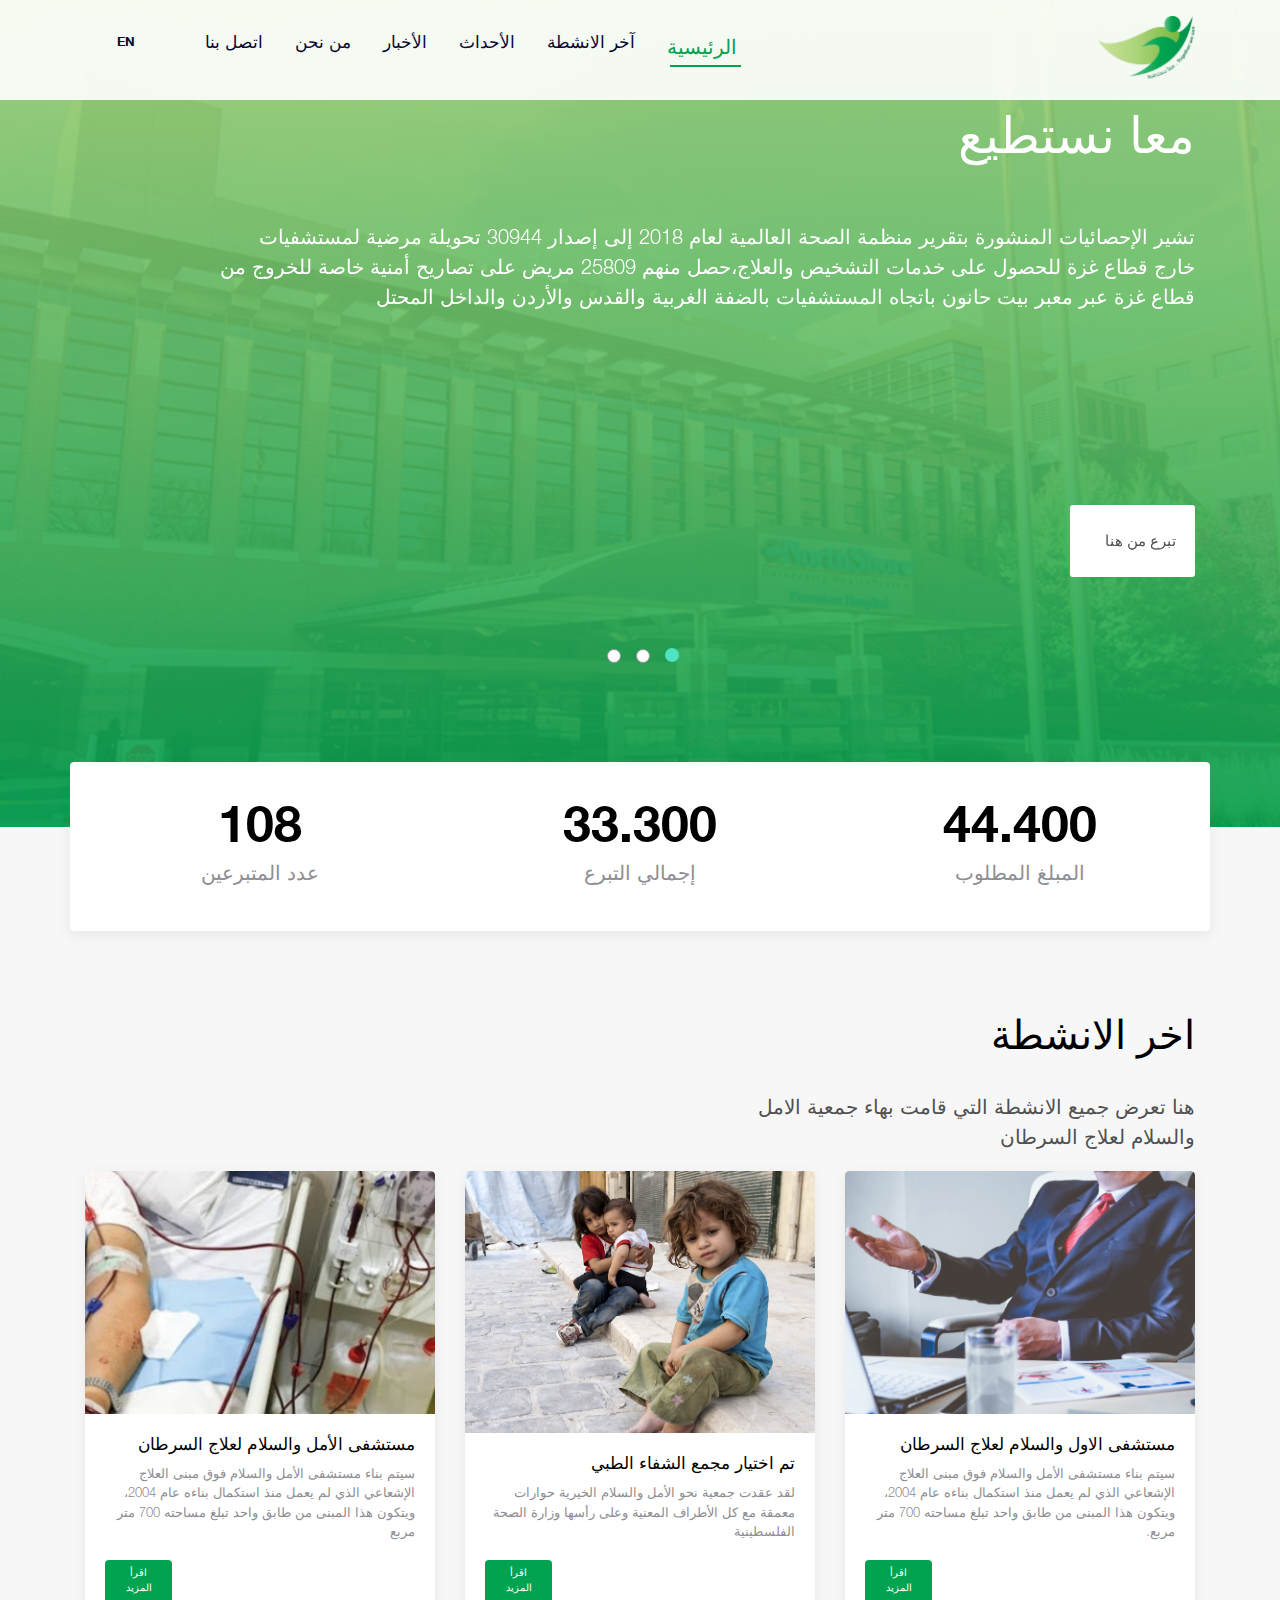
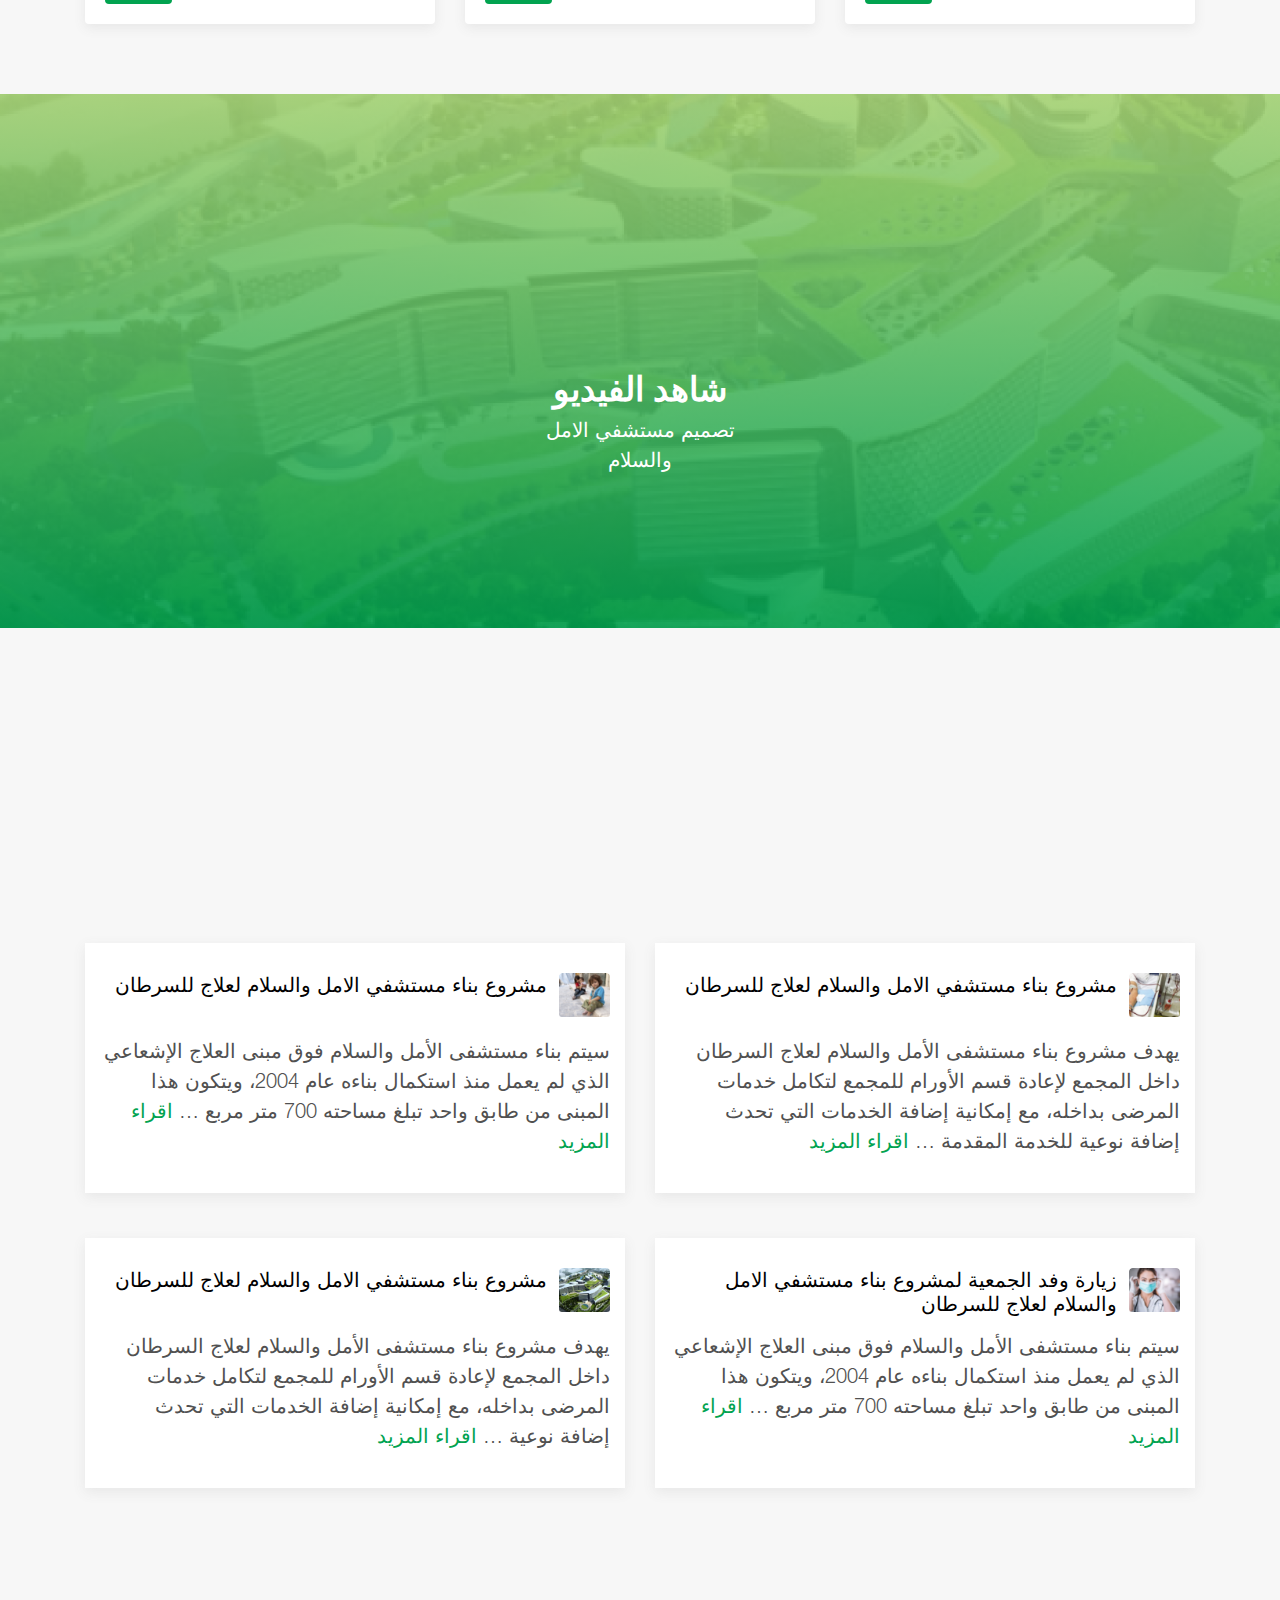
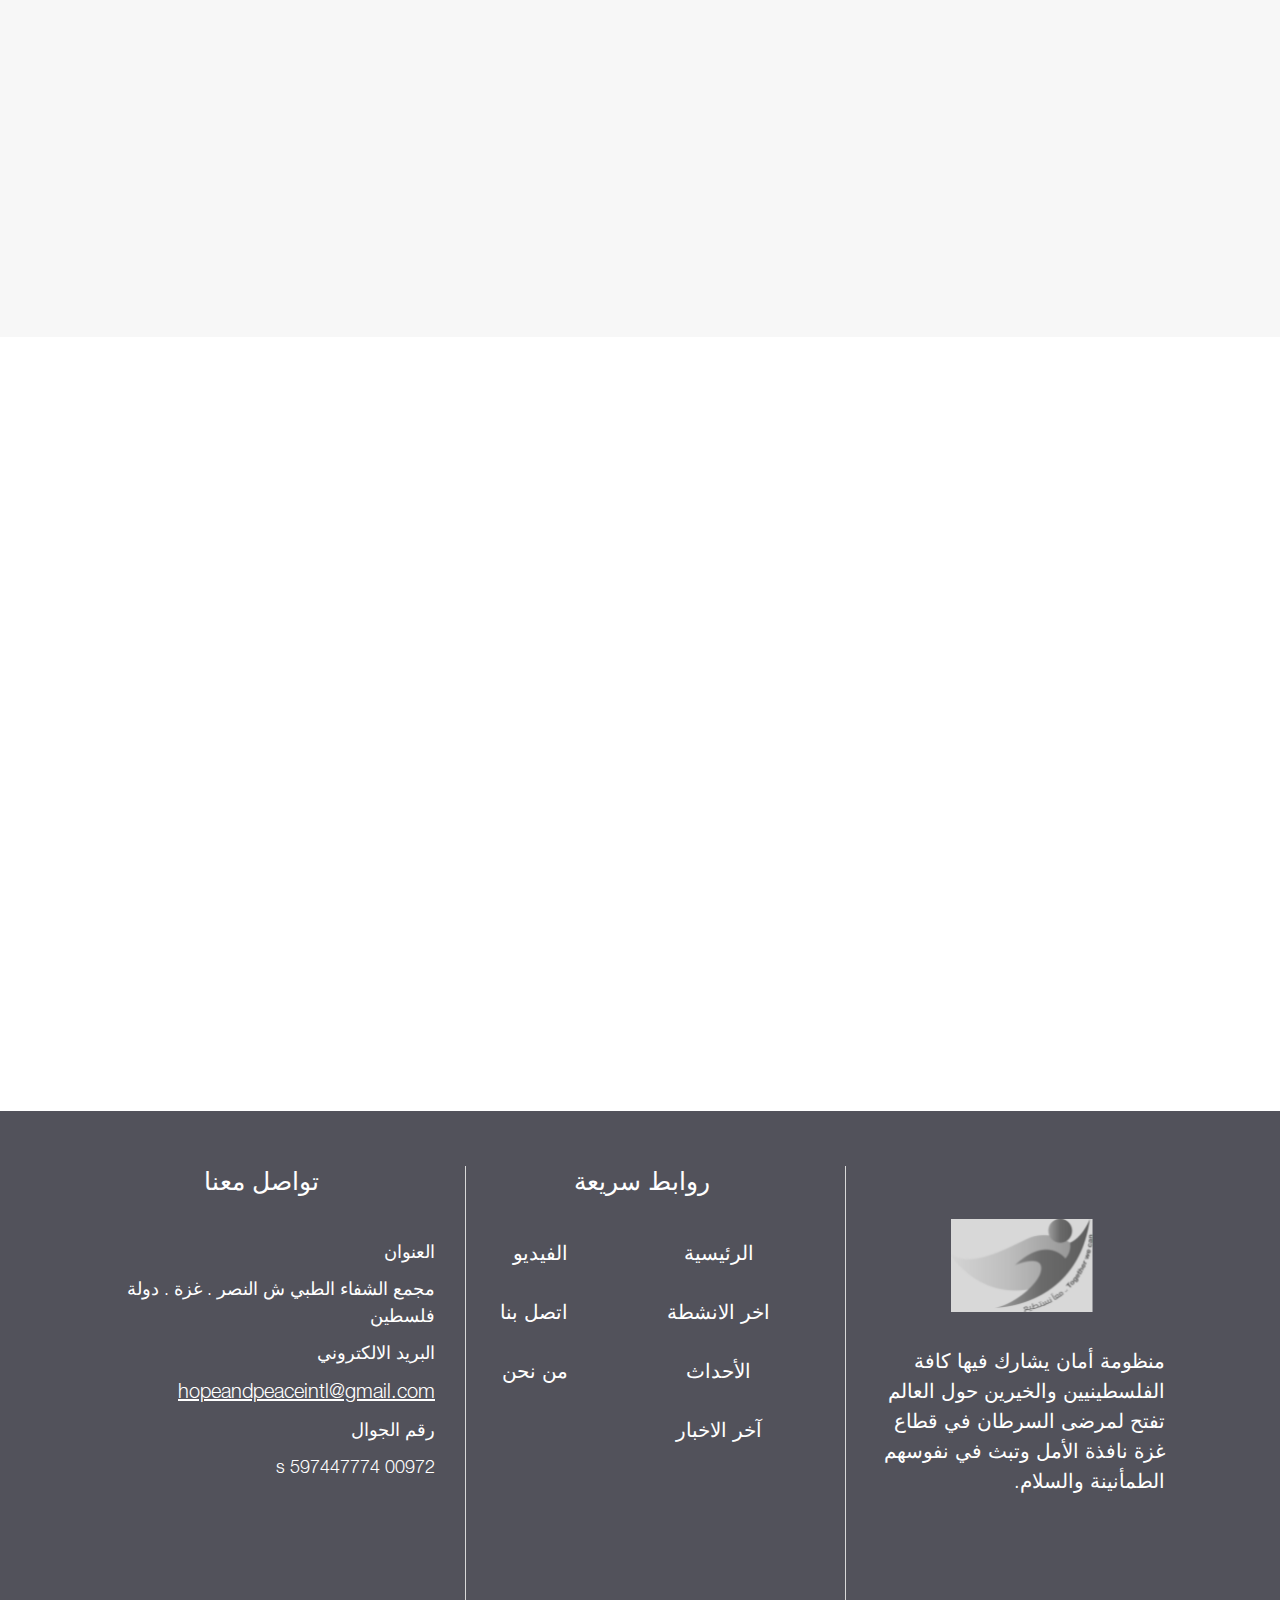
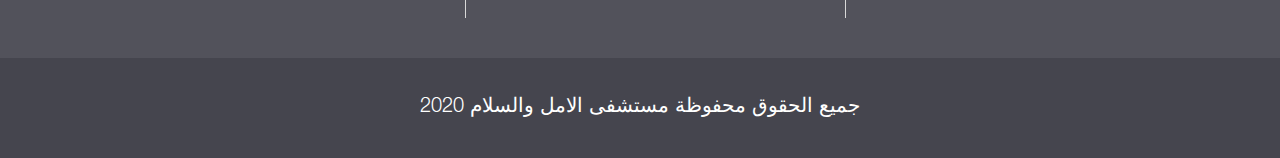
==== index.html @ ef831ee1 "dd" ====
<html>

<head>
  <meta charset="utf-8">
  <meta name="viewport" content="width=device-width, initial-scale=1.0">
  <meta name="description" content="">
  <meta name="author" content="">
  <title>مستشفى أورام السرطان </title>
  <link href="assets/css/bootstrap.min.css" rel="stylesheet">
  <link rel="stylesheet" href="https://use.fontawesome.com/releases/v5.5.0/css/all.css"
    integrity="sha384-B4dIYHKNBt8Bc12p+WXckhzcICo0wtJAoU8YZTY5qE0Id1GSseTk6S+L3BlXeVIU" crossorigin="anonymous">
  <link href='http://fonts.googleapis.com/css?family=Open+Sans:300,400,600,700' rel='stylesheet' type='text/css'>
  <link rel="shortcut icon" href="assets/images/logo.png" sizes="150x50">
  <link rel="stylesheet" href="assets/css/owl.carousel.min.css" type="text/css">
  <link rel="stylesheet" href="assets/css/owl.carousel.css" type="text/css">
  <link href="https://cdn.lineicons.com/1.0.1/LineIcons.min.css" rel="stylesheet">
  <link href="assets/css/animation.css" rel="stylesheet">
  <link href="assets/css/fancy.min.css" rel="stylesheet">

  <link href="assets/css/style.css" rel="stylesheet">

</head>

<body>
  <div class="overlay">
  </div>
  <header>
    <div class="mobileNav d-lg-none d-md-block d-block clearfix">
      <button class="navbar-toggler float-right" type="button" data-toggle="collapse" data-target="#navbarNav"
        aria-controls="navbarNav" aria-expanded="false" aria-label="Toggle navigation">
        <div class="mobileMenu"><i></i><i></i><i></i></div>
      </button>
      <div class="logo  mobileLogo float-left">
        <a href="index.html"><img src="assets/images/logo.png" alt=""></a>
      </div>
      <nav class="navbar navbar-expand-lg clearfix d-md-block d-lg-none">

        <div class="collapse navbar-collapse flex-row-reverse float-left" id="navbarNav">

          <button type="button" class="close float-left" data-dismiss="collapse" aria-label="Close">
            <span aria-hidden="true">&times;</span>
          </button>
          <ul class="navbar-nav navbar-center ">
            <li class="nav-item">
              <a class="nav-link active" href="index.html">الرئيسية </a>
            </li>

            <li class="nav-item">
              <a class="nav-link" href="#Activity">آخر الانشطة</a>
            </li>
            <li class="nav-item">
              <a class="nav-link" href="#Events">الأحداث</a>
            </li>
            <li class="nav-item">
              <a class="nav-link" href="#News">الأخبار</a>
            </li>
            <li class="nav-item">
              <a class="nav-link" href="#how">من نحن</a>
            </li>

            <li class="nav-item">
              <a class="nav-link" href="#contact">اتصل بنا</a>
            </li>
          </ul>
          <div class="loginLang">
            <div class="lang">
              <a class="langdrop dropdown-toggle" href="#" id="langDropDown" role="button" data-toggle="dropdown"
                aria-haspopup="true" aria-expanded="false"><i class="fas fa-globe-americas"></i> EN </a>
              <div class="dropdown-menu" aria-labelledby="langDropDown">
                <a class="dropdown-item" href="#">عربي</a>
              </div>
            </div>
          </div>
        </div>
      </nav>
    </div>
    <div class="container">
      <div class="row ">
        <div class="col-md-3">
          <div class="logo float-right d-none d-md-block d-lg-block">
            <a href="index.html"><img src="assets/images/logo.png" alt=""></a>
          </div>
        </div>
        <div class="col-md-9">

          <nav class="navbar navbar-expand-lg clearfix float-left" id="descktopMenu">
            <div class="collapse navbar-collapse flex-row-reverse " id="navbarNav">
              <ul class="navbar-nav navbar-center ">
                <li class="nav-item">
                  <a class="nav-link active" href="#hero">الرئيسية </a>
                </li>

                <li class="nav-item">
                  <a class="nav-link" href="#Activity">آخر الانشطة</a>
                </li>
                <li class="nav-item">
                  <a class="nav-link" href="#Events">الأحداث</a>
                </li>
                <li class="nav-item">
                  <a class="nav-link" href="#News">الأخبار</a>
                </li>
                <li class="nav-item">
                  <a class="nav-link" href="#how">من نحن</a>
                </li>

                <li class="nav-item">
                  <a class="nav-link" href="#contact">اتصل بنا</a>
                </li>
                <li class="nav-item">
                  <div class="lang">
                    <a class="langdrop dropdown-toggle" href="#" id="langDropDown" role="button" data-toggle="dropdown"
                      aria-haspopup="true" aria-expanded="false"><i class="fas fa-globe-americas"></i> EN </a>
                    <div class="dropdown-menu" aria-labelledby="langDropDown">
                      <a class="dropdown-item" href="#">عربي</a>
                    </div>
                  </div>
                </li>
              </ul>

            </div>
          </nav>
        </div>
      </div>
    </div>
  </header>
  <section class="heroSec" id="hero">
    <div class="container">
      <div class="verticalSocial">
        <ul>
          <li>
            <a href="#"><i class="fab fa-facebook-f"></i></a>
          </li>
          <li>
            <a href="#"><i class="fab fa-twitter"></i></a>
          </li>

          <li>
            <a href="#"><i class="fab fa-youtube"></i></a>
          </li>
          <li>
            <a href="#"><i class="fab fa-instagram"></i></a>
          </li>


        </ul>
      </div>
      <div class="row">
        <div class="col-md-12">
          <div class="heroSlider owl-carousel ">
            <div class="heroSlideItem">
              <div class="heroText">
                <h1>معا نستطيع</h1>
                <p>تشير الإحصائيات المنشورة بتقرير منظمة الصحة العالمية لعام 2018 إلى إصدار 30944 تحويلة مرضية
                  لمستشفيات<br>
                  خارج قطاع غزة للحصول على خدمات التشخيص والعلاج،حصل منهم 25809 مريض على تصاريح أمنية خاصة للخروج من<br>
                  قطاع غزة عبر معبر بيت حانون باتجاه المستشفيات بالضفة الغربية والقدس والأردن والداخل المحتل</p>
                <a href="#" class="btn regBtn"> تبرع من هنا <i class="lni-arrow-left"></i></a>
              </div>
            </div>

            <div class="heroSlideItem">
              <div class="heroText">
                <h1>معا نستطيع</h1>
                <p>تشير الإحصائيات المنشورة بتقرير منظمة الصحة العالمية لعام 2018 إلى إصدار 30944 تحويلة مرضية
                  لمستشفيات<br>
                  خارج قطاع غزة للحصول على خدمات التشخيص والعلاج،حصل منهم 25809 مريض على تصاريح أمنية خاصة للخروج من<br>
                  قطاع غزة عبر معبر بيت حانون باتجاه المستشفيات بالضفة الغربية والقدس والأردن والداخل المحتل</p>
                <a href="#" class="btn regBtn"> تبرع من هنا <i class="lni-arrow-left"></i></a>
              </div>
            </div>
            <div class="heroSlideItem">
              <div class="heroText">
                <h1>معا نستطيع</h1>
                <p>تشير الإحصائيات المنشورة بتقرير منظمة الصحة العالمية لعام 2018 إلى إصدار 30944 تحويلة مرضية
                  لمستشفيات<br>
                  خارج قطاع غزة للحصول على خدمات التشخيص والعلاج،حصل منهم 25809 مريض على تصاريح أمنية خاصة للخروج من<br>
                  قطاع غزة عبر معبر بيت حانون باتجاه المستشفيات بالضفة الغربية والقدس والأردن والداخل المحتل</p>
                <a href="#" class="btn regBtn"> تبرع من هنا <i class="lni-arrow-left"></i></a>
              </div>
            </div>
          </div>
        </div>

      </div>
    </div>
  </section>
  <section id="countSec">
    <div class="container">
      <div class="row">
        <div class="col-md-4 text-center"><span class="counterNum">120.000</span>
          <p>المبلغ المطلوب</p>

        </div>
        <div class="col-md-4 text-center"><span class="counterNum">90.000</span>
          <p> إجمالي التبرع</p>
        </div>
        <div class="col-md-4 text-center"><span class="counterNum">294</span>
          <p> عدد المتبرعين</p>

        </div>
      </div>
    </div>

  </section>
  <section id="Activity">
    <div class="container">
      <div class="row">
        <div class="col-md-12">
          <div class="sectionTitle">
            <h2 class="title">اخر الانشطة</h2>
            <p class="titleDetails">
              هنا تعرض جميع الانشطة التي قامت بهاء جمعية الامل<br>
              والسلام لعلاج السرطان
            </p>
          </div>
        </div>
        <div class="col-md-4">
          <div class="card ActivityCard">
            <div class="cardImg"><img class="card-img-top" src="assets/images/activity/1.png" alt="Card image cap">
            </div>
            <div class="card-body">
              <h5 class="card-title">مستشفى الاول والسلام لعلاج السرطان</h5>
              <p class="card-text">سيتم بناء مستشفى الأمل والسلام فوق مبنى العلاج الإشعاعي الذي لم يعمل منذ استكمال
                بناءه عام 2004، ويتكون هذا المبنى من طابق واحد تبلغ مساحته 700 متر مربع.</p>
              <a href="#" class="btn readMoreBtn">اقرأ المزيد</a>
            </div>
          </div>
        </div>
        <div class="col-md-4">
          <div class="card ActivityCard">
            <div class="cardImg"><img class="card-img-top" src="assets/images/activity/2.png" alt="Card image cap">
            </div>
            <div class="card-body">
              <h5 class="card-title"> تم اختيار مجمع الشفاء الطبي</h5>
              <p class="card-text">لقد عقدت جمعية نحو الأمل والسلام الخيرية حوارات
                معمقة مع كل الأطراف المعنية وعلى رأسها وزارة الصحة الفلسطينية</p>
              <a href="#" class="btn readMoreBtn">اقرأ المزيد</a>
            </div>
          </div>
        </div>
        <div class="col-md-4">
          <div class="card ActivityCard">
            <div class="cardImg"><img class="card-img-top" src="assets/images/activity/3.png" alt="Card image cap">
            </div>
            <div class="card-body">
              <h5 class="card-title"> مستشفى الأمل والسلام لعلاج السرطان </h5>
              <p class="card-text">سيتم بناء مستشفى الأمل والسلام فوق مبنى العلاج الإشعاعي الذي لم يعمل منذ استكمال
                بناءه عام 2004، ويتكون هذا المبنى من طابق واحد تبلغ مساحته 700 متر مربع</p>
              <a href="#" class="btn readMoreBtn">اقرأ المزيد</a>
            </div>
          </div>
        </div>
      </div>
    </div>
  </section>
  <section id="video">
    <div class="container">
      <div class="row justify-content-center">

        <div class=" col-lg-3 col-md-6 text-center">

          <div class="border-1 zoomIn wow" style="animation-delay:.2s; animation-duration: 1s;">
            <div class="border-2">

              <span class="showVideo">
                <a class="image_thumbs image_thumb" data-fancybox-type="iframe" rel="image_thumba"
                  href="https://www.youtube.com/embed/b2Vl9RAR5Xg">
                  <i class="lni-play"></i></a></span>
            </div>

          </div>
          <h5 class="textVideo " style="animation-delay:.4s; animation-duration: 1s;">شاهد الفيديو</h5>
          <span class="videoDetails " style="animation-delay:.6s; animation-duration: 1s;"> تصميم مستشفي الامل والسلام
          </span>
        </div>
      </div>
    </div>
  </section>
  <section id="News">

    <div class="container">
      <div class="row ">
        <div class="col-md-7">
          <div class="sectionTitle text-right">
            <h4 class="title wow rotateIn" style="animation-delay:.2s; animation-duration: 1s;"> اخر الاخبار</h4>
            <p class="titleDetails bounceInLeft wow" style="animation-delay:.4s; animation-duration: 1s;">اخر الاخبار
              التي تخص بناء مستشفي الامل
              والسلام لعلاج مرضي السرطان</p>
          </div>
        </div>
        <div class="col-lg-6 col-md-12">
          <div class="newsSection" style="animation-delay:.6s; animation-duration: 1s;">
            <div class="newsHeader clearfix">
              <div class="newsImg float-right">
                <img src="assets/images/news/1.png" alt="">
              </div>
              <h4 class="newsTitle float-right"><a href="#">مشروع بناء مستشفي الامل والسلام لعلاج للسرطان</a></h4>
            </div>
            <p class="newsDesc">يهدف مشروع بناء مستشفى الأمل والسلام لعلاج السرطان داخل المجمع لإعادة قسم الأورام للمجمع
              لتكامل خدمات المرضى بداخله، مع إمكانية إضافة الخدمات التي تحدث إضافة نوعية
              للخدمة المقدمة … <a href="#" class="newsLink">
                اقراء المزيد
              </a>
            </p>

          </div>
        </div>
        <div class="col-lg-6 col-md-12">
          <div class="newsSection " style="animation-delay:.8s; animation-duration: 1s;">
            <div class="newsHeader clearfix">
              <div class="newsImg float-right">
                <img src="assets/images/news/2.png" alt="">
              </div>
              <h4 class="newsTitle float-right"><a href="#">مشروع بناء مستشفي الامل والسلام لعلاج للسرطان</a></h4>
            </div>
            <p class="newsDesc">
              سيتم بناء مستشفى الأمل والسلام فوق مبنى العلاج الإشعاعي الذي لم يعمل منذ استكمال بناءه عام 2004، ويتكون
              هذا المبنى من طابق واحد تبلغ مساحته 700 متر مربع … <a href="#" class="newsLink">
                اقراء المزيد
              </a>
            </p>

          </div>
        </div>
        <div class="col-lg-6 col-md-12">
          <div class="newsSection " style="animation-delay:1s; animation-duration: 1s;">
            <div class="newsHeader clearfix">
              <div class="newsImg float-right">
                <img src="assets/images/news/3.png" alt="">
              </div>
              <h4 class="newsTitle float-right"><a href="#">زيارة وفد الجمعية لمشروع بناء مستشفي الامل والسلام لعلاج
                  للسرطان</a></h4>
            </div>
            <p class="newsDesc">
              سيتم بناء مستشفى الأمل والسلام فوق مبنى العلاج الإشعاعي الذي لم يعمل منذ استكمال بناءه عام 2004، ويتكون
              هذا المبنى من طابق واحد تبلغ مساحته 700 متر مربع … <a href="#" class="newsLink">
                اقراء المزيد
              </a>
            </p>

          </div>
        </div>
        <div class="col-lg-6 col-md-12">
          <div class="newsSection" style="animation-delay:1s; animation-duration: 1s;">

            <div class="newsHeader clearfix">
              <div class="newsImg float-right">
                <img src="assets/images/news/4.png" alt="">
              </div>
              <h4 class="newsTitle float-right"><a href="#">مشروع بناء مستشفي الامل والسلام لعلاج للسرطان</a></h4>
            </div>
            <p class="newsDesc">
              يهدف مشروع بناء مستشفى الأمل والسلام لعلاج السرطان داخل المجمع لإعادة قسم الأورام للمجمع لتكامل خدمات
              المرضى بداخله، مع إمكانية إضافة الخدمات التي تحدث إضافة نوعية
              … <a href="#" class="newsLink">
                اقراء المزيد
              </a>
            </p>

          </div>
        </div>
      </div>
    </div>
  </section>

  <section id="Events">
    <div class="container">
      <div class="row ">
        <div class="col-md-7">
          <div class="sectionTitle" style="margin-bottom: 50px;">
            <h4 class="title wow rotateIn" style="animation-delay:.2s; animation-duration: 1s;"> الأحداث</h4>
            <p class="titleDetails bounceInright wow" style="animation-delay:.4s; animation-duration: 1s;"> هنا يتم عرض
              الاحداث المختصة في انشاء مستشفي
              الامل والسلام لعلاج مرضي السرطان</p>
          </div>
        </div>
        <div class="col-md-12">
          <div class="EventsSlider  owl-carousel ">
            <div class="eventsSliderItem">
              <img src="assets/images/events/1.png" alt="">
            </div>
            <div class="eventsSliderItem">
              <img src="assets/images/events/1.png" alt="">
            </div>
            <div class="eventsSliderItem">
              <img src="assets/images/events/1.png" alt="">
            </div>
            <div class="eventsSliderItem">
              <img src="assets/images/events/1.png" alt="">
            </div>
            <div class="eventsSliderItem">
              <img src="assets/images/events/1.png" alt="">
            </div>
            <div class="eventsSliderItem">
              <img src="assets/images/events/1.png" alt="">
            </div>
            <div class="eventsSliderItem">
              <img src="assets/images/events/1.png" alt="">
            </div>
            <div class="eventsSliderItem">
              <img src="assets/images/events/1.png" alt="">
            </div>

          </div>
        </div>
      </div>
    </div>
  </section>

  <section id="contact">
    <div class="container">
      <div class="row">
        <div class="col-md-6">
          <div class="contactSec wow flipInY">
            <h3 class="" style="animation-delay:.2s; animation-duration: 1s;">اتصل بنا </h3>
            <p class="" style="animation-delay:.4s; animation-duration: 1s;">تسعى الحملة الأهلية لإنقاذ مرضى السرطان في
              قطاع غزة إلى بناء منظومة قادرة على توفير سبل العلاج اللازم لمرضى السرطان داخل قطاع غزة، عبر بناء شبكة من
              العلاقات مع الفلسطينيين
              والخيرين حول العالم.</p>

          </div>
        </div>
        <div class="col-md-6">
          <div class="contactForm">
            <form>
              <div class="form-group">
                <input type="text" class="form-control wow flipInX" style="animation-delay:.2s; animation-duration: 1s;"
                  placeholder="الاسم">
                <input type="email" class="form-control wow flipInX"
                  style="animation-delay:.4s; animation-duration: 1s;" placeholder="البريد الالكتروني">
              </div>

              <div class="form-group">
                <input type="text" class="form-control wow flipInX" style="animation-delay:.6s; animation-duration: 1s;"
                  placeholder="العنوان ">
                <input type="text" class="form-control wow flipInX" style="animation-delay:.8s; animation-duration: 1s;"
                  placeholder="رقم الجوال ">
              </div>
              <div class="form-group">
                <textarea type="text" class="form-control textareaForm wow flipInX"
                  style="animation-delay:1s; animation-duration: 1s;">اكتب رسالتك هنا</textarea>
              </div>
              <button type="submit" class="send wow zoomIn" style="animation-delay:1.2s; animation-duration: 1s;">
                أرسل</button>
            </form>
          </div>
        </div>
      </div>
    </div>
  </section>

  <footer>

    <div class="container">
      <div class="row">
        <div class="col-lg-4 col-md-6 clearfix">
          <div class="footerSec ">
            <div class="footerLogo">
              <img src="assets/images/logoFooter.png" alt="">
            </div>
            <p>
              منظومة أمان يشارك فيها كافة الفلسطينيين والخيرين حول العالم تفتح لمرضى السرطان في قطاع غزة نافذة الأمل
              وتبث في نفوسهم الطمأنينة والسلام.
            </p>
          </div>
          <div class="vl">
          </div>

        </div>
        <div class="col-lg-4 col-md-6 ">
          <div class="footerSec">
            <h4> روابط سريعة</h4>
            <ul class="footerList links text-center">
              <li>
                <a href="index.html"> الرئيسية</a>
              </li>
              <li>
                <a href="#Activity"> اخر الانشطة</a>
              </li>
              <li>
                <a href="#Events"> الأحداث</a>
              </li>
              <li>
                <a href="#News"> آخر الاخبار</a>
              </li>
            </ul>
            <ul class="footerList">
              <li>
                <a href="#video"> الفيديو</a>
              </li>
              <li>
                <a href="#contact"> اتصل بنا</a>
              </li>
              <li>
                <a href="#"> من نحن</a>
              </li>
              <li> <a href="#"> <br></a></li>
            </ul>
          </div>
          <div class="vl">
          </div>
        </div>
        <div class="col-lg-4 col-md-6 clearfix">
          <div class="footerSec lastlist">
            <h4> تواصل معنا </h4>
            <ul class="footerList footerContact">
              <li>
                العنوان
              </li>
              <li>
                مجمع الشفاء الطبي ش النصر . غزة . دولة
                فلسطين
              </li>
              <li>
                البريد الالكتروني
              </li>
              <li>
                <a href="#" class="emailLink"> hopeandpeaceintl@gmail.com
                </a>
              </li>
              <li>رقم الجوال</li>
              <li>
                00972 597447774 s
              </li>

            </ul>

          </div>
          <ul class="footerSocial">
            <li>
              <a href="#"><i class="fab fa-facebook-f"></i></a>
            </li>
            <li>
              <a href="#"><i class="fab fa-twitter"></i></a>
            </li>

            <li>
              <a href="#"><i class="fab fa-youtube"></i></a>
            </li>
            <li>
              <a href="#"><i class="fab fa-instagram"></i></a>
            </li>

          </ul>
        </div>

      </div>

    </div>
    <!--    <div class="up">
      <a href="#heroSection"><i class="fas fa-chevron-up"></i></a>
    </div>-->
    <div class="copyRight text-center">
      جميع الحقوق محفوظة مستشفى الامل والسلام 2020
    </div>
  </footer>
  <script type="text/javascript" src="assets/js/jquery.js"></script>
  <script type="text/javascript" src="assets/js/jquery.fancybox.js"></script>
  <script>
    $(".image_thumb").fancybox({
      openEffect: 'elastic',
      closeEffect: 'elastic',
      helpers: {
        overlay: {
          locked: false
        }
      }
    });
  </script>
  <script type="text/javascript" src="assets/js/froogaloop2.min.js"></script>
  <script type="text/javascript" src="assets/js/html5lightbox.js"></script>
  <script src="assets/js/waypoints-min.js"></script>
  <script type="text/javascript" src="assets/js/countUp.js"></script>
  <script type="text/javascript" src="assets/js/jquery3.3.1.js"></script>
  <script src="https://cdnjs.cloudflare.com/ajax/libs/popper.js/1.14.7/umd/popper.min.js"
    integrity="sha384-UO2eT0CpHqdSJQ6hJty5KVphtPhzWj9WO1clHTMGa3JDZwrnQq4sF86dIHNDz0W1"
    crossorigin="anonymous"></script>
  <script type="text/javascript" src="assets/js/bootstrap.min.js"></script>
  <script src="assets/js/owl.carousel.js"></script>
  <script type="text/javascript" src="assets/js/wow.js"></script>


  <script type="text/javascript" src="assets/js/main.js"></script>
  <script type="text/javascript" src="assets/js/jquery.fancybox.js"></script>
  <script>
    $(".image_thumb").fancybox({
      openEffect: 'elastic',
      closeEffect: 'elastic',
      helpers: {
        overlay: {
          locked: false
        }
      }
    });
  </script>


  <!--
    <script>


    var playButton = $(".playVideo");
    var player;


    // create the global player from the specific iframe (#video)


    playButton.click(function () {


      if (typeof (YT) == 'undefined' || typeof (YT.Player) == 'undefined') {

        var tag = document.createElement('script');
        tag.src = "//www.youtube.com/player_api";
        var firstScriptTag = document.getElementsByTagName('script')[0];

        firstScriptTag.parentNode.insertBefore(player, firstScriptTag);
        window.onYouTubePlayerAPIReady = function () {
          onYouTubePlayer();
        }
      }
        function onYouTubePlayer() {
          player = new YT.Player('video', {
            events: {
              // call this function when player is ready to use
              'onReady': onPlayerReady
            }
          });
        }


        var play_pause_status = "pause";
        if (play_pause_status == "pause") {
          // Play the video
          player.playVideo();
          play_pause_status = "play";
          // Update the button text to 'Pause'
          playButton.css("display", "none");
        }
      });
      

  </script>
-->


</body>

</html>
---- assets/css/animation.css ----
@charset "UTF-8";

/*!
 * animate.css -https://daneden.github.io/animate.css/
 * Version - 3.7.2
 * Licensed under the MIT license - http://opensource.org/licenses/MIT
 *
 * Copyright (c) 2019 Daniel Eden
 */

@-webkit-keyframes bounce {
  from,
  20%,
  53%,
  80%,
  to {
    -webkit-animation-timing-function: cubic-bezier(0.215, 0.61, 0.355, 1);
    animation-timing-function: cubic-bezier(0.215, 0.61, 0.355, 1);
    -webkit-transform: translate3d(0, 0, 0);
    transform: translate3d(0, 0, 0);
  }

  40%,
  43% {
    -webkit-animation-timing-function: cubic-bezier(0.755, 0.05, 0.855, 0.06);
    animation-timing-function: cubic-bezier(0.755, 0.05, 0.855, 0.06);
    -webkit-transform: translate3d(0, -30px, 0);
    transform: translate3d(0, -30px, 0);
  }

  70% {
    -webkit-animation-timing-function: cubic-bezier(0.755, 0.05, 0.855, 0.06);
    animation-timing-function: cubic-bezier(0.755, 0.05, 0.855, 0.06);
    -webkit-transform: translate3d(0, -15px, 0);
    transform: translate3d(0, -15px, 0);
  }

  90% {
    -webkit-transform: translate3d(0, -4px, 0);
    transform: translate3d(0, -4px, 0);
  }
}

@keyframes bounce {
  from,
  20%,
  53%,
  80%,
  to {
    -webkit-animation-timing-function: cubic-bezier(0.215, 0.61, 0.355, 1);
    animation-timing-function: cubic-bezier(0.215, 0.61, 0.355, 1);
    -webkit-transform: translate3d(0, 0, 0);
    transform: translate3d(0, 0, 0);
  }

  40%,
  43% {
    -webkit-animation-timing-function: cubic-bezier(0.755, 0.05, 0.855, 0.06);
    animation-timing-function: cubic-bezier(0.755, 0.05, 0.855, 0.06);
    -webkit-transform: translate3d(0, -30px, 0);
    transform: translate3d(0, -30px, 0);
  }

  70% {
    -webkit-animation-timing-function: cubic-bezier(0.755, 0.05, 0.855, 0.06);
    animation-timing-function: cubic-bezier(0.755, 0.05, 0.855, 0.06);
    -webkit-transform: translate3d(0, -15px, 0);
    transform: translate3d(0, -15px, 0);
  }

  90% {
    -webkit-transform: translate3d(0, -4px, 0);
    transform: translate3d(0, -4px, 0);
  }
}

.bounce {
  -webkit-animation-name: bounce;
  animation-name: bounce;
  -webkit-transform-origin: center bottom;
  transform-origin: center bottom;
}

@-webkit-keyframes flash {
  from,
  50%,
  to {
    opacity: 1;
  }

  25%,
  75% {
    opacity: 0;
  }
}

@keyframes flash {
  from,
  50%,
  to {
    opacity: 1;
  }

  25%,
  75% {
    opacity: 0;
  }
}

.flash {
  -webkit-animation-name: flash;
  animation-name: flash;
}

/* originally authored by Nick Pettit - https://github.com/nickpettit/glide */

@-webkit-keyframes pulse {
  from {
    -webkit-transform: scale3d(1, 1, 1);
    transform: scale3d(1, 1, 1);
  }

  50% {
    -webkit-transform: scale3d(1.05, 1.05, 1.05);
    transform: scale3d(1.05, 1.05, 1.05);
  }

  to {
    -webkit-transform: scale3d(1, 1, 1);
    transform: scale3d(1, 1, 1);
  }
}

@keyframes pulse {
  from {
    -webkit-transform: scale3d(1, 1, 1);
    transform: scale3d(1, 1, 1);
  }

  50% {
    -webkit-transform: scale3d(1.05, 1.05, 1.05);
    transform: scale3d(1.05, 1.05, 1.05);
  }

  to {
    -webkit-transform: scale3d(1, 1, 1);
    transform: scale3d(1, 1, 1);
  }
}

.pulse {
  -webkit-animation-name: pulse;
  animation-name: pulse;
}

@-webkit-keyframes rubberBand {
  from {
    -webkit-transform: scale3d(1, 1, 1);
    transform: scale3d(1, 1, 1);
  }

  30% {
    -webkit-transform: scale3d(1.25, 0.75, 1);
    transform: scale3d(1.25, 0.75, 1);
  }

  40% {
    -webkit-transform: scale3d(0.75, 1.25, 1);
    transform: scale3d(0.75, 1.25, 1);
  }

  50% {
    -webkit-transform: scale3d(1.15, 0.85, 1);
    transform: scale3d(1.15, 0.85, 1);
  }

  65% {
    -webkit-transform: scale3d(0.95, 1.05, 1);
    transform: scale3d(0.95, 1.05, 1);
  }

  75% {
    -webkit-transform: scale3d(1.05, 0.95, 1);
    transform: scale3d(1.05, 0.95, 1);
  }

  to {
    -webkit-transform: scale3d(1, 1, 1);
    transform: scale3d(1, 1, 1);
  }
}

@keyframes rubberBand {
  from {
    -webkit-transform: scale3d(1, 1, 1);
    transform: scale3d(1, 1, 1);
  }

  30% {
    -webkit-transform: scale3d(1.25, 0.75, 1);
    transform: scale3d(1.25, 0.75, 1);
  }

  40% {
    -webkit-transform: scale3d(0.75, 1.25, 1);
    transform: scale3d(0.75, 1.25, 1);
  }

  50% {
    -webkit-transform: scale3d(1.15, 0.85, 1);
    transform: scale3d(1.15, 0.85, 1);
  }

  65% {
    -webkit-transform: scale3d(0.95, 1.05, 1);
    transform: scale3d(0.95, 1.05, 1);
  }

  75% {
    -webkit-transform: scale3d(1.05, 0.95, 1);
    transform: scale3d(1.05, 0.95, 1);
  }

  to {
    -webkit-transform: scale3d(1, 1, 1);
    transform: scale3d(1, 1, 1);
  }
}

.rubberBand {
  -webkit-animation-name: rubberBand;
  animation-name: rubberBand;
}

@-webkit-keyframes shake {
  from,
  to {
    -webkit-transform: translate3d(0, 0, 0);
    transform: translate3d(0, 0, 0);
  }

  10%,
  30%,
  50%,
  70%,
  90% {
    -webkit-transform: translate3d(-10px, 0, 0);
    transform: translate3d(-10px, 0, 0);
  }

  20%,
  40%,
  60%,
  80% {
    -webkit-transform: translate3d(10px, 0, 0);
    transform: translate3d(10px, 0, 0);
  }
}

@keyframes shake {
  from,
  to {
    -webkit-transform: translate3d(0, 0, 0);
    transform: translate3d(0, 0, 0);
  }

  10%,
  30%,
  50%,
  70%,
  90% {
    -webkit-transform: translate3d(-10px, 0, 0);
    transform: translate3d(-10px, 0, 0);
  }

  20%,
  40%,
  60%,
  80% {
    -webkit-transform: translate3d(10px, 0, 0);
    transform: translate3d(10px, 0, 0);
  }
}

.shake {
  -webkit-animation-name: shake;
  animation-name: shake;
}

@-webkit-keyframes headShake {
  0% {
    -webkit-transform: translateX(0);
    transform: translateX(0);
  }

  6.5% {
    -webkit-transform: translateX(-6px) rotateY(-9deg);
    transform: translateX(-6px) rotateY(-9deg);
  }

  18.5% {
    -webkit-transform: translateX(5px) rotateY(7deg);
    transform: translateX(5px) rotateY(7deg);
  }

  31.5% {
    -webkit-transform: translateX(-3px) rotateY(-5deg);
    transform: translateX(-3px) rotateY(-5deg);
  }

  43.5% {
    -webkit-transform: translateX(2px) rotateY(3deg);
    transform: translateX(2px) rotateY(3deg);
  }

  50% {
    -webkit-transform: translateX(0);
    transform: translateX(0);
  }
}

@keyframes headShake {
  0% {
    -webkit-transform: translateX(0);
    transform: translateX(0);
  }

  6.5% {
    -webkit-transform: translateX(-6px) rotateY(-9deg);
    transform: translateX(-6px) rotateY(-9deg);
  }

  18.5% {
    -webkit-transform: translateX(5px) rotateY(7deg);
    transform: translateX(5px) rotateY(7deg);
  }

  31.5% {
    -webkit-transform: translateX(-3px) rotateY(-5deg);
    transform: translateX(-3px) rotateY(-5deg);
  }

  43.5% {
    -webkit-transform: translateX(2px) rotateY(3deg);
    transform: translateX(2px) rotateY(3deg);
  }

  50% {
    -webkit-transform: translateX(0);
    transform: translateX(0);
  }
}

.headShake {
  -webkit-animation-timing-function: ease-in-out;
  animation-timing-function: ease-in-out;
  -webkit-animation-name: headShake;
  animation-name: headShake;
}

@-webkit-keyframes swing {
  20% {
    -webkit-transform: rotate3d(0, 0, 1, 15deg);
    transform: rotate3d(0, 0, 1, 15deg);
  }

  40% {
    -webkit-transform: rotate3d(0, 0, 1, -10deg);
    transform: rotate3d(0, 0, 1, -10deg);
  }

  60% {
    -webkit-transform: rotate3d(0, 0, 1, 5deg);
    transform: rotate3d(0, 0, 1, 5deg);
  }

  80% {
    -webkit-transform: rotate3d(0, 0, 1, -5deg);
    transform: rotate3d(0, 0, 1, -5deg);
  }

  to {
    -webkit-transform: rotate3d(0, 0, 1, 0deg);
    transform: rotate3d(0, 0, 1, 0deg);
  }
}

@keyframes swing {
  20% {
    -webkit-transform: rotate3d(0, 0, 1, 15deg);
    transform: rotate3d(0, 0, 1, 15deg);
  }

  40% {
    -webkit-transform: rotate3d(0, 0, 1, -10deg);
    transform: rotate3d(0, 0, 1, -10deg);
  }

  60% {
    -webkit-transform: rotate3d(0, 0, 1, 5deg);
    transform: rotate3d(0, 0, 1, 5deg);
  }

  80% {
    -webkit-transform: rotate3d(0, 0, 1, -5deg);
    transform: rotate3d(0, 0, 1, -5deg);
  }

  to {
    -webkit-transform: rotate3d(0, 0, 1, 0deg);
    transform: rotate3d(0, 0, 1, 0deg);
  }
}

.swing {
  -webkit-transform-origin: top center;
  transform-origin: top center;
  -webkit-animation-name: swing;
  animation-name: swing;
}

@-webkit-keyframes tada {
  from {
    -webkit-transform: scale3d(1, 1, 1);
    transform: scale3d(1, 1, 1);
  }

  10%,
  20% {
    -webkit-transform: scale3d(0.9, 0.9, 0.9) rotate3d(0, 0, 1, -3deg);
    transform: scale3d(0.9, 0.9, 0.9) rotate3d(0, 0, 1, -3deg);
  }

  30%,
  50%,
  70%,
  90% {
    -webkit-transform: scale3d(1.1, 1.1, 1.1) rotate3d(0, 0, 1, 3deg);
    transform: scale3d(1.1, 1.1, 1.1) rotate3d(0, 0, 1, 3deg);
  }

  40%,
  60%,
  80% {
    -webkit-transform: scale3d(1.1, 1.1, 1.1) rotate3d(0, 0, 1, -3deg);
    transform: scale3d(1.1, 1.1, 1.1) rotate3d(0, 0, 1, -3deg);
  }

  to {
    -webkit-transform: scale3d(1, 1, 1);
    transform: scale3d(1, 1, 1);
  }
}

@keyframes tada {
  from {
    -webkit-transform: scale3d(1, 1, 1);
    transform: scale3d(1, 1, 1);
  }

  10%,
  20% {
    -webkit-transform: scale3d(0.9, 0.9, 0.9) rotate3d(0, 0, 1, -3deg);
    transform: scale3d(0.9, 0.9, 0.9) rotate3d(0, 0, 1, -3deg);
  }

  30%,
  50%,
  70%,
  90% {
    -webkit-transform: scale3d(1.1, 1.1, 1.1) rotate3d(0, 0, 1, 3deg);
    transform: scale3d(1.1, 1.1, 1.1) rotate3d(0, 0, 1, 3deg);
  }

  40%,
  60%,
  80% {
    -webkit-transform: scale3d(1.1, 1.1, 1.1) rotate3d(0, 0, 1, -3deg);
    transform: scale3d(1.1, 1.1, 1.1) rotate3d(0, 0, 1, -3deg);
  }

  to {
    -webkit-transform: scale3d(1, 1, 1);
    transform: scale3d(1, 1, 1);
  }
}

.tada {
  -webkit-animation-name: tada;
  animation-name: tada;
}

/* originally authored by Nick Pettit - https://github.com/nickpettit/glide */

@-webkit-keyframes wobble {
  from {
    -webkit-transform: translate3d(0, 0, 0);
    transform: translate3d(0, 0, 0);
  }

  15% {
    -webkit-transform: translate3d(-25%, 0, 0) rotate3d(0, 0, 1, -5deg);
    transform: translate3d(-25%, 0, 0) rotate3d(0, 0, 1, -5deg);
  }

  30% {
    -webkit-transform: translate3d(20%, 0, 0) rotate3d(0, 0, 1, 3deg);
    transform: translate3d(20%, 0, 0) rotate3d(0, 0, 1, 3deg);
  }

  45% {
    -webkit-transform: translate3d(-15%, 0, 0) rotate3d(0, 0, 1, -3deg);
    transform: translate3d(-15%, 0, 0) rotate3d(0, 0, 1, -3deg);
  }

  60% {
    -webkit-transform: translate3d(10%, 0, 0) rotate3d(0, 0, 1, 2deg);
    transform: translate3d(10%, 0, 0) rotate3d(0, 0, 1, 2deg);
  }

  75% {
    -webkit-transform: translate3d(-5%, 0, 0) rotate3d(0, 0, 1, -1deg);
    transform: translate3d(-5%, 0, 0) rotate3d(0, 0, 1, -1deg);
  }

  to {
    -webkit-transform: translate3d(0, 0, 0);
    transform: translate3d(0, 0, 0);
  }
}

@keyframes wobble {
  from {
    -webkit-transform: translate3d(0, 0, 0);
    transform: translate3d(0, 0, 0);
  }

  15% {
    -webkit-transform: translate3d(-25%, 0, 0) rotate3d(0, 0, 1, -5deg);
    transform: translate3d(-25%, 0, 0) rotate3d(0, 0, 1, -5deg);
  }

  30% {
    -webkit-transform: translate3d(20%, 0, 0) rotate3d(0, 0, 1, 3deg);
    transform: translate3d(20%, 0, 0) rotate3d(0, 0, 1, 3deg);
  }

  45% {
    -webkit-transform: translate3d(-15%, 0, 0) rotate3d(0, 0, 1, -3deg);
    transform: translate3d(-15%, 0, 0) rotate3d(0, 0, 1, -3deg);
  }

  60% {
    -webkit-transform: translate3d(10%, 0, 0) rotate3d(0, 0, 1, 2deg);
    transform: translate3d(10%, 0, 0) rotate3d(0, 0, 1, 2deg);
  }

  75% {
    -webkit-transform: translate3d(-5%, 0, 0) rotate3d(0, 0, 1, -1deg);
    transform: translate3d(-5%, 0, 0) rotate3d(0, 0, 1, -1deg);
  }

  to {
    -webkit-transform: translate3d(0, 0, 0);
    transform: translate3d(0, 0, 0);
  }
}

.wobble {
  -webkit-animation-name: wobble;
  animation-name: wobble;
}

@-webkit-keyframes jello {
  from,
  11.1%,
  to {
    -webkit-transform: translate3d(0, 0, 0);
    transform: translate3d(0, 0, 0);
  }

  22.2% {
    -webkit-transform: skewX(-12.5deg) skewY(-12.5deg);
    transform: skewX(-12.5deg) skewY(-12.5deg);
  }

  33.3% {
    -webkit-transform: skewX(6.25deg) skewY(6.25deg);
    transform: skewX(6.25deg) skewY(6.25deg);
  }

  44.4% {
    -webkit-transform: skewX(-3.125deg) skewY(-3.125deg);
    transform: skewX(-3.125deg) skewY(-3.125deg);
  }

  55.5% {
    -webkit-transform: skewX(1.5625deg) skewY(1.5625deg);
    transform: skewX(1.5625deg) skewY(1.5625deg);
  }

  66.6% {
    -webkit-transform: skewX(-0.78125deg) skewY(-0.78125deg);
    transform: skewX(-0.78125deg) skewY(-0.78125deg);
  }

  77.7% {
    -webkit-transform: skewX(0.390625deg) skewY(0.390625deg);
    transform: skewX(0.390625deg) skewY(0.390625deg);
  }

  88.8% {
    -webkit-transform: skewX(-0.1953125deg) skewY(-0.1953125deg);
    transform: skewX(-0.1953125deg) skewY(-0.1953125deg);
  }
}

@keyframes jello {
  from,
  11.1%,
  to {
    -webkit-transform: translate3d(0, 0, 0);
    transform: translate3d(0, 0, 0);
  }

  22.2% {
    -webkit-transform: skewX(-12.5deg) skewY(-12.5deg);
    transform: skewX(-12.5deg) skewY(-12.5deg);
  }

  33.3% {
    -webkit-transform: skewX(6.25deg) skewY(6.25deg);
    transform: skewX(6.25deg) skewY(6.25deg);
  }

  44.4% {
    -webkit-transform: skewX(-3.125deg) skewY(-3.125deg);
    transform: skewX(-3.125deg) skewY(-3.125deg);
  }

  55.5% {
    -webkit-transform: skewX(1.5625deg) skewY(1.5625deg);
    transform: skewX(1.5625deg) skewY(1.5625deg);
  }

  66.6% {
    -webkit-transform: skewX(-0.78125deg) skewY(-0.78125deg);
    transform: skewX(-0.78125deg) skewY(-0.78125deg);
  }

  77.7% {
    -webkit-transform: skewX(0.390625deg) skewY(0.390625deg);
    transform: skewX(0.390625deg) skewY(0.390625deg);
  }

  88.8% {
    -webkit-transform: skewX(-0.1953125deg) skewY(-0.1953125deg);
    transform: skewX(-0.1953125deg) skewY(-0.1953125deg);
  }
}

.jello {
  -webkit-animation-name: jello;
  animation-name: jello;
  -webkit-transform-origin: center;
  transform-origin: center;
}

@-webkit-keyframes heartBeat {
  0% {
    -webkit-transform: scale(1);
    transform: scale(1);
  }

  14% {
    -webkit-transform: scale(1.3);
    transform: scale(1.3);
  }

  28% {
    -webkit-transform: scale(1);
    transform: scale(1);
  }

  42% {
    -webkit-transform: scale(1.3);
    transform: scale(1.3);
  }

  70% {
    -webkit-transform: scale(1);
    transform: scale(1);
  }
}

@keyframes heartBeat {
  0% {
    -webkit-transform: scale(1);
    transform: scale(1);
  }

  14% {
    -webkit-transform: scale(1.3);
    transform: scale(1.3);
  }

  28% {
    -webkit-transform: scale(1);
    transform: scale(1);
  }

  42% {
    -webkit-transform: scale(1.3);
    transform: scale(1.3);
  }

  70% {
    -webkit-transform: scale(1);
    transform: scale(1);
  }
}

.heartBeat {
  -webkit-animation-name: heartBeat;
  animation-name: heartBeat;
  -webkit-animation-duration: 1.3s;
  animation-duration: 1.3s;
  -webkit-animation-timing-function: ease-in-out;
  animation-timing-function: ease-in-out;
}

@-webkit-keyframes bounceIn {
  from,
  20%,
  40%,
  60%,
  80%,
  to {
    -webkit-animation-timing-function: cubic-bezier(0.215, 0.61, 0.355, 1);
    animation-timing-function: cubic-bezier(0.215, 0.61, 0.355, 1);
  }

  0% {
    opacity: 0;
    -webkit-transform: scale3d(0.3, 0.3, 0.3);
    transform: scale3d(0.3, 0.3, 0.3);
  }

  20% {
    -webkit-transform: scale3d(1.1, 1.1, 1.1);
    transform: scale3d(1.1, 1.1, 1.1);
  }

  40% {
    -webkit-transform: scale3d(0.9, 0.9, 0.9);
    transform: scale3d(0.9, 0.9, 0.9);
  }

  60% {
    opacity: 1;
    -webkit-transform: scale3d(1.03, 1.03, 1.03);
    transform: scale3d(1.03, 1.03, 1.03);
  }

  80% {
    -webkit-transform: scale3d(0.97, 0.97, 0.97);
    transform: scale3d(0.97, 0.97, 0.97);
  }

  to {
    opacity: 1;
    -webkit-transform: scale3d(1, 1, 1);
    transform: scale3d(1, 1, 1);
  }
}

@keyframes bounceIn {
  from,
  20%,
  40%,
  60%,
  80%,
  to {
    -webkit-animation-timing-function: cubic-bezier(0.215, 0.61, 0.355, 1);
    animation-timing-function: cubic-bezier(0.215, 0.61, 0.355, 1);
  }

  0% {
    opacity: 0;
    -webkit-transform: scale3d(0.3, 0.3, 0.3);
    transform: scale3d(0.3, 0.3, 0.3);
  }

  20% {
    -webkit-transform: scale3d(1.1, 1.1, 1.1);
    transform: scale3d(1.1, 1.1, 1.1);
  }

  40% {
    -webkit-transform: scale3d(0.9, 0.9, 0.9);
    transform: scale3d(0.9, 0.9, 0.9);
  }

  60% {
    opacity: 1;
    -webkit-transform: scale3d(1.03, 1.03, 1.03);
    transform: scale3d(1.03, 1.03, 1.03);
  }

  80% {
    -webkit-transform: scale3d(0.97, 0.97, 0.97);
    transform: scale3d(0.97, 0.97, 0.97);
  }

  to {
    opacity: 1;
    -webkit-transform: scale3d(1, 1, 1);
    transform: scale3d(1, 1, 1);
  }
}

.bounceIn {
  -webkit-animation-duration: 0.75s;
  animation-duration: 0.75s;
  -webkit-animation-name: bounceIn;
  animation-name: bounceIn;
}

@-webkit-keyframes bounceInDown {
  from,
  60%,
  75%,
  90%,
  to {
    -webkit-animation-timing-function: cubic-bezier(0.215, 0.61, 0.355, 1);
    animation-timing-function: cubic-bezier(0.215, 0.61, 0.355, 1);
  }

  0% {
    opacity: 0;
    -webkit-transform: translate3d(0, -3000px, 0);
    transform: translate3d(0, -3000px, 0);
  }

  60% {
    opacity: 1;
    -webkit-transform: translate3d(0, 25px, 0);
    transform: translate3d(0, 25px, 0);
  }

  75% {
    -webkit-transform: translate3d(0, -10px, 0);
    transform: translate3d(0, -10px, 0);
  }

  90% {
    -webkit-transform: translate3d(0, 5px, 0);
    transform: translate3d(0, 5px, 0);
  }

  to {
    -webkit-transform: translate3d(0, 0, 0);
    transform: translate3d(0, 0, 0);
  }
}

@keyframes bounceInDown {
  from,
  60%,
  75%,
  90%,
  to {
    -webkit-animation-timing-function: cubic-bezier(0.215, 0.61, 0.355, 1);
    animation-timing-function: cubic-bezier(0.215, 0.61, 0.355, 1);
  }

  0% {
    opacity: 0;
    -webkit-transform: translate3d(0, -3000px, 0);
    transform: translate3d(0, -3000px, 0);
  }

  60% {
    opacity: 1;
    -webkit-transform: translate3d(0, 25px, 0);
    transform: translate3d(0, 25px, 0);
  }

  75% {
    -webkit-transform: translate3d(0, -10px, 0);
    transform: translate3d(0, -10px, 0);
  }

  90% {
    -webkit-transform: translate3d(0, 5px, 0);
    transform: translate3d(0, 5px, 0);
  }

  to {
    -webkit-transform: translate3d(0, 0, 0);
    transform: translate3d(0, 0, 0);
  }
}

.bounceInDown {
  -webkit-animation-name: bounceInDown;
  animation-name: bounceInDown;
}

@-webkit-keyframes bounceInLeft {
  from,
  60%,
  75%,
  90%,
  to {
    -webkit-animation-timing-function: cubic-bezier(0.215, 0.61, 0.355, 1);
    animation-timing-function: cubic-bezier(0.215, 0.61, 0.355, 1);
  }

  0% {
    opacity: 0;
    -webkit-transform: translate3d(-3000px, 0, 0);
    transform: translate3d(-3000px, 0, 0);
  }

  60% {
    opacity: 1;
    -webkit-transform: translate3d(25px, 0, 0);
    transform: translate3d(25px, 0, 0);
  }

  75% {
    -webkit-transform: translate3d(-10px, 0, 0);
    transform: translate3d(-10px, 0, 0);
  }

  90% {
    -webkit-transform: translate3d(5px, 0, 0);
    transform: translate3d(5px, 0, 0);
  }

  to {
    -webkit-transform: translate3d(0, 0, 0);
    transform: translate3d(0, 0, 0);
  }
}

@keyframes bounceInLeft {
  from,
  60%,
  75%,
  90%,
  to {
    -webkit-animation-timing-function: cubic-bezier(0.215, 0.61, 0.355, 1);
    animation-timing-function: cubic-bezier(0.215, 0.61, 0.355, 1);
  }

  0% {
    opacity: 0;
    -webkit-transform: translate3d(-3000px, 0, 0);
    transform: translate3d(-3000px, 0, 0);
  }

  60% {
    opacity: 1;
    -webkit-transform: translate3d(25px, 0, 0);
    transform: translate3d(25px, 0, 0);
  }

  75% {
    -webkit-transform: translate3d(-10px, 0, 0);
    transform: translate3d(-10px, 0, 0);
  }

  90% {
    -webkit-transform: translate3d(5px, 0, 0);
    transform: translate3d(5px, 0, 0);
  }

  to {
    -webkit-transform: translate3d(0, 0, 0);
    transform: translate3d(0, 0, 0);
  }
}

.bounceInLeft {
  -webkit-animation-name: bounceInLeft;
  animation-name: bounceInLeft;
}

@-webkit-keyframes bounceInRight {
  from,
  60%,
  75%,
  90%,
  to {
    -webkit-animation-timing-function: cubic-bezier(0.215, 0.61, 0.355, 1);
    animation-timing-function: cubic-bezier(0.215, 0.61, 0.355, 1);
  }

  from {
    opacity: 0;
    -webkit-transform: translate3d(3000px, 0, 0);
    transform: translate3d(3000px, 0, 0);
  }

  60% {
    opacity: 1;
    -webkit-transform: translate3d(-25px, 0, 0);
    transform: translate3d(-25px, 0, 0);
  }

  75% {
    -webkit-transform: translate3d(10px, 0, 0);
    transform: translate3d(10px, 0, 0);
  }

  90% {
    -webkit-transform: translate3d(-5px, 0, 0);
    transform: translate3d(-5px, 0, 0);
  }

  to {
    -webkit-transform: translate3d(0, 0, 0);
    transform: translate3d(0, 0, 0);
  }
}

@keyframes bounceInRight {
  from,
  60%,
  75%,
  90%,
  to {
    -webkit-animation-timing-function: cubic-bezier(0.215, 0.61, 0.355, 1);
    animation-timing-function: cubic-bezier(0.215, 0.61, 0.355, 1);
  }

  from {
    opacity: 0;
    -webkit-transform: translate3d(3000px, 0, 0);
    transform: translate3d(3000px, 0, 0);
  }

  60% {
    opacity: 1;
    -webkit-transform: translate3d(-25px, 0, 0);
    transform: translate3d(-25px, 0, 0);
  }

  75% {
    -webkit-transform: translate3d(10px, 0, 0);
    transform: translate3d(10px, 0, 0);
  }

  90% {
    -webkit-transform: translate3d(-5px, 0, 0);
    transform: translate3d(-5px, 0, 0);
  }

  to {
    -webkit-transform: translate3d(0, 0, 0);
    transform: translate3d(0, 0, 0);
  }
}

.bounceInRight {
  -webkit-animation-name: bounceInRight;
  animation-name: bounceInRight;
}

@-webkit-keyframes bounceInUp {
  from,
  60%,
  75%,
  90%,
  to {
    -webkit-animation-timing-function: cubic-bezier(0.215, 0.61, 0.355, 1);
    animation-timing-function: cubic-bezier(0.215, 0.61, 0.355, 1);
  }

  from {
    opacity: 0;
    -webkit-transform: translate3d(0, 3000px, 0);
    transform: translate3d(0, 3000px, 0);
  }

  60% {
    opacity: 1;
    -webkit-transform: translate3d(0, -20px, 0);
    transform: translate3d(0, -20px, 0);
  }

  75% {
    -webkit-transform: translate3d(0, 10px, 0);
    transform: translate3d(0, 10px, 0);
  }

  90% {
    -webkit-transform: translate3d(0, -5px, 0);
    transform: translate3d(0, -5px, 0);
  }

  to {
    -webkit-transform: translate3d(0, 0, 0);
    transform: translate3d(0, 0, 0);
  }
}

@keyframes bounceInUp {
  from,
  60%,
  75%,
  90%,
  to {
    -webkit-animation-timing-function: cubic-bezier(0.215, 0.61, 0.355, 1);
    animation-timing-function: cubic-bezier(0.215, 0.61, 0.355, 1);
  }

  from {
    opacity: 0;
    -webkit-transform: translate3d(0, 3000px, 0);
    transform: translate3d(0, 3000px, 0);
  }

  60% {
    opacity: 1;
    -webkit-transform: translate3d(0, -20px, 0);
    transform: translate3d(0, -20px, 0);
  }

  75% {
    -webkit-transform: translate3d(0, 10px, 0);
    transform: translate3d(0, 10px, 0);
  }

  90% {
    -webkit-transform: translate3d(0, -5px, 0);
    transform: translate3d(0, -5px, 0);
  }

  to {
    -webkit-transform: translate3d(0, 0, 0);
    transform: translate3d(0, 0, 0);
  }
}

.bounceInUp {
  -webkit-animation-name: bounceInUp;
  animation-name: bounceInUp;
}

@-webkit-keyframes bounceOut {
  20% {
    -webkit-transform: scale3d(0.9, 0.9, 0.9);
    transform: scale3d(0.9, 0.9, 0.9);
  }

  50%,
  55% {
    opacity: 1;
    -webkit-transform: scale3d(1.1, 1.1, 1.1);
    transform: scale3d(1.1, 1.1, 1.1);
  }

  to {
    opacity: 0;
    -webkit-transform: scale3d(0.3, 0.3, 0.3);
    transform: scale3d(0.3, 0.3, 0.3);
  }
}

@keyframes bounceOut {
  20% {
    -webkit-transform: scale3d(0.9, 0.9, 0.9);
    transform: scale3d(0.9, 0.9, 0.9);
  }

  50%,
  55% {
    opacity: 1;
    -webkit-transform: scale3d(1.1, 1.1, 1.1);
    transform: scale3d(1.1, 1.1, 1.1);
  }

  to {
    opacity: 0;
    -webkit-transform: scale3d(0.3, 0.3, 0.3);
    transform: scale3d(0.3, 0.3, 0.3);
  }
}

.bounceOut {
  -webkit-animation-duration: 0.75s;
  animation-duration: 0.75s;
  -webkit-animation-name: bounceOut;
  animation-name: bounceOut;
}

@-webkit-keyframes bounceOutDown {
  20% {
    -webkit-transform: translate3d(0, 10px, 0);
    transform: translate3d(0, 10px, 0);
  }

  40%,
  45% {
    opacity: 1;
    -webkit-transform: translate3d(0, -20px, 0);
    transform: translate3d(0, -20px, 0);
  }

  to {
    opacity: 0;
    -webkit-transform: translate3d(0, 2000px, 0);
    transform: translate3d(0, 2000px, 0);
  }
}

@keyframes bounceOutDown {
  20% {
    -webkit-transform: translate3d(0, 10px, 0);
    transform: translate3d(0, 10px, 0);
  }

  40%,
  45% {
    opacity: 1;
    -webkit-transform: translate3d(0, -20px, 0);
    transform: translate3d(0, -20px, 0);
  }

  to {
    opacity: 0;
    -webkit-transform: translate3d(0, 2000px, 0);
    transform: translate3d(0, 2000px, 0);
  }
}

.bounceOutDown {
  -webkit-animation-name: bounceOutDown;
  animation-name: bounceOutDown;
}

@-webkit-keyframes bounceOutLeft {
  20% {
    opacity: 1;
    -webkit-transform: translate3d(20px, 0, 0);
    transform: translate3d(20px, 0, 0);
  }

  to {
    opacity: 0;
    -webkit-transform: translate3d(-2000px, 0, 0);
    transform: translate3d(-2000px, 0, 0);
  }
}

@keyframes bounceOutLeft {
  20% {
    opacity: 1;
    -webkit-transform: translate3d(20px, 0, 0);
    transform: translate3d(20px, 0, 0);
  }

  to {
    opacity: 0;
    -webkit-transform: translate3d(-2000px, 0, 0);
    transform: translate3d(-2000px, 0, 0);
  }
}

.bounceOutLeft {
  -webkit-animation-name: bounceOutLeft;
  animation-name: bounceOutLeft;
}

@-webkit-keyframes bounceOutRight {
  20% {
    opacity: 1;
    -webkit-transform: translate3d(-20px, 0, 0);
    transform: translate3d(-20px, 0, 0);
  }

  to {
    opacity: 0;
    -webkit-transform: translate3d(2000px, 0, 0);
    transform: translate3d(2000px, 0, 0);
  }
}

@keyframes bounceOutRight {
  20% {
    opacity: 1;
    -webkit-transform: translate3d(-20px, 0, 0);
    transform: translate3d(-20px, 0, 0);
  }

  to {
    opacity: 0;
    -webkit-transform: translate3d(2000px, 0, 0);
    transform: translate3d(2000px, 0, 0);
  }
}

.bounceOutRight {
  -webkit-animation-name: bounceOutRight;
  animation-name: bounceOutRight;
}

@-webkit-keyframes bounceOutUp {
  20% {
    -webkit-transform: translate3d(0, -10px, 0);
    transform: translate3d(0, -10px, 0);
  }

  40%,
  45% {
    opacity: 1;
    -webkit-transform: translate3d(0, 20px, 0);
    transform: translate3d(0, 20px, 0);
  }

  to {
    opacity: 0;
    -webkit-transform: translate3d(0, -2000px, 0);
    transform: translate3d(0, -2000px, 0);
  }
}

@keyframes bounceOutUp {
  20% {
    -webkit-transform: translate3d(0, -10px, 0);
    transform: translate3d(0, -10px, 0);
  }

  40%,
  45% {
    opacity: 1;
    -webkit-transform: translate3d(0, 20px, 0);
    transform: translate3d(0, 20px, 0);
  }

  to {
    opacity: 0;
    -webkit-transform: translate3d(0, -2000px, 0);
    transform: translate3d(0, -2000px, 0);
  }
}

.bounceOutUp {
  -webkit-animation-name: bounceOutUp;
  animation-name: bounceOutUp;
}

@-webkit-keyframes fadeIn {
  from {
    opacity: 0;
  }

  to {
    opacity: 1;
  }
}

@keyframes fadeIn {
  from {
    opacity: 0;
  }

  to {
    opacity: 1;
  }
}

.fadeIn {
  -webkit-animation-name: fadeIn;
  animation-name: fadeIn;
}

@-webkit-keyframes fadeInDown {
  from {
    opacity: 0;
    -webkit-transform: translate3d(0, -100%, 0);
    transform: translate3d(0, -100%, 0);
  }

  to {
    opacity: 1;
    -webkit-transform: translate3d(0, 0, 0);
    transform: translate3d(0, 0, 0);
  }
}

@keyframes fadeInDown {
  from {
    opacity: 0;
    -webkit-transform: translate3d(0, -100%, 0);
    transform: translate3d(0, -100%, 0);
  }

  to {
    opacity: 1;
    -webkit-transform: translate3d(0, 0, 0);
    transform: translate3d(0, 0, 0);
  }
}

.fadeInDown {
  -webkit-animation-name: fadeInDown;
  animation-name: fadeInDown;
}

@-webkit-keyframes fadeInDownBig {
  from {
    opacity: 0;
    -webkit-transform: translate3d(0, -2000px, 0);
    transform: translate3d(0, -2000px, 0);
  }

  to {
    opacity: 1;
    -webkit-transform: translate3d(0, 0, 0);
    transform: translate3d(0, 0, 0);
  }
}

@keyframes fadeInDownBig {
  from {
    opacity: 0;
    -webkit-transform: translate3d(0, -2000px, 0);
    transform: translate3d(0, -2000px, 0);
  }

  to {
    opacity: 1;
    -webkit-transform: translate3d(0, 0, 0);
    transform: translate3d(0, 0, 0);
  }
}

.fadeInDownBig {
  -webkit-animation-name: fadeInDownBig;
  animation-name: fadeInDownBig;
}

@-webkit-keyframes fadeInLeft {
  from {
    opacity: 0;
    -webkit-transform: translate3d(-100%, 0, 0);
    transform: translate3d(-100%, 0, 0);
  }

  to {
    opacity: 1;
    -webkit-transform: translate3d(0, 0, 0);
    transform: translate3d(0, 0, 0);
  }
}

@keyframes fadeInLeft {
  from {
    opacity: 0;
    -webkit-transform: translate3d(-100%, 0, 0);
    transform: translate3d(-100%, 0, 0);
  }

  to {
    opacity: 1;
    -webkit-transform: translate3d(0, 0, 0);
    transform: translate3d(0, 0, 0);
  }
}

.fadeInLeft {
  -webkit-animation-name: fadeInLeft;
  animation-name: fadeInLeft;
}

@-webkit-keyframes fadeInLeftBig {
  from {
    opacity: 0;
    -webkit-transform: translate3d(-2000px, 0, 0);
    transform: translate3d(-2000px, 0, 0);
  }

  to {
    opacity: 1;
    -webkit-transform: translate3d(0, 0, 0);
    transform: translate3d(0, 0, 0);
  }
}

@keyframes fadeInLeftBig {
  from {
    opacity: 0;
    -webkit-transform: translate3d(-2000px, 0, 0);
    transform: translate3d(-2000px, 0, 0);
  }

  to {
    opacity: 1;
    -webkit-transform: translate3d(0, 0, 0);
    transform: translate3d(0, 0, 0);
  }
}

.fadeInLeftBig {
  -webkit-animation-name: fadeInLeftBig;
  animation-name: fadeInLeftBig;
}

@-webkit-keyframes fadeInRight {
  from {
    opacity: 0;
    -webkit-transform: translate3d(100%, 0, 0);
    transform: translate3d(100%, 0, 0);
  }

  to {
    opacity: 1;
    -webkit-transform: translate3d(0, 0, 0);
    transform: translate3d(0, 0, 0);
  }
}

@keyframes fadeInRight {
  from {
    opacity: 0;
    -webkit-transform: translate3d(100%, 0, 0);
    transform: translate3d(100%, 0, 0);
  }

  to {
    opacity: 1;
    -webkit-transform: translate3d(0, 0, 0);
    transform: translate3d(0, 0, 0);
  }
}

.fadeInRight {
  -webkit-animation-name: fadeInRight;
  animation-name: fadeInRight;
}

@-webkit-keyframes fadeInRightBig {
  from {
    opacity: 0;
    -webkit-transform: translate3d(2000px, 0, 0);
    transform: translate3d(2000px, 0, 0);
  }

  to {
    opacity: 1;
    -webkit-transform: translate3d(0, 0, 0);
    transform: translate3d(0, 0, 0);
  }
}

@keyframes fadeInRightBig {
  from {
    opacity: 0;
    -webkit-transform: translate3d(2000px, 0, 0);
    transform: translate3d(2000px, 0, 0);
  }

  to {
    opacity: 1;
    -webkit-transform: translate3d(0, 0, 0);
    transform: translate3d(0, 0, 0);
  }
}

.fadeInRightBig {
  -webkit-animation-name: fadeInRightBig;
  animation-name: fadeInRightBig;
}

@-webkit-keyframes fadeInUp {
  from {
    opacity: 0;
    -webkit-transform: translate3d(0, 100%, 0);
    transform: translate3d(0, 100%, 0);
  }

  to {
    opacity: 1;
    -webkit-transform: translate3d(0, 0, 0);
    transform: translate3d(0, 0, 0);
  }
}

@keyframes fadeInUp {
  from {
    opacity: 0;
    -webkit-transform: translate3d(0, 100%, 0);
    transform: translate3d(0, 100%, 0);
  }

  to {
    opacity: 1;
    -webkit-transform: translate3d(0, 0, 0);
    transform: translate3d(0, 0, 0);
  }
}

.fadeInUp {
  -webkit-animation-name: fadeInUp;
  animation-name: fadeInUp;
}

@-webkit-keyframes fadeInUpBig {
  from {
    opacity: 0;
    -webkit-transform: translate3d(0, 2000px, 0);
    transform: translate3d(0, 2000px, 0);
  }

  to {
    opacity: 1;
    -webkit-transform: translate3d(0, 0, 0);
    transform: translate3d(0, 0, 0);
  }
}

@keyframes fadeInUpBig {
  from {
    opacity: 0;
    -webkit-transform: translate3d(0, 2000px, 0);
    transform: translate3d(0, 2000px, 0);
  }

  to {
    opacity: 1;
    -webkit-transform: translate3d(0, 0, 0);
    transform: translate3d(0, 0, 0);
  }
}

.fadeInUpBig {
  -webkit-animation-name: fadeInUpBig;
  animation-name: fadeInUpBig;
}

@-webkit-keyframes fadeOut {
  from {
    opacity: 1;
  }

  to {
    opacity: 0;
  }
}

@keyframes fadeOut {
  from {
    opacity: 1;
  }

  to {
    opacity: 0;
  }
}

.fadeOut {
  -webkit-animation-name: fadeOut;
  animation-name: fadeOut;
}

@-webkit-keyframes fadeOutDown {
  from {
    opacity: 1;
  }

  to {
    opacity: 0;
    -webkit-transform: translate3d(0, 100%, 0);
    transform: translate3d(0, 100%, 0);
  }
}

@keyframes fadeOutDown {
  from {
    opacity: 1;
  }

  to {
    opacity: 0;
    -webkit-transform: translate3d(0, 100%, 0);
    transform: translate3d(0, 100%, 0);
  }
}

.fadeOutDown {
  -webkit-animation-name: fadeOutDown;
  animation-name: fadeOutDown;
}

@-webkit-keyframes fadeOutDownBig {
  from {
    opacity: 1;
  }

  to {
    opacity: 0;
    -webkit-transform: translate3d(0, 2000px, 0);
    transform: translate3d(0, 2000px, 0);
  }
}

@keyframes fadeOutDownBig {
  from {
    opacity: 1;
  }

  to {
    opacity: 0;
    -webkit-transform: translate3d(0, 2000px, 0);
    transform: translate3d(0, 2000px, 0);
  }
}

.fadeOutDownBig {
  -webkit-animation-name: fadeOutDownBig;
  animation-name: fadeOutDownBig;
}

@-webkit-keyframes fadeOutLeft {
  from {
    opacity: 1;
  }

  to {
    opacity: 0;
    -webkit-transform: translate3d(-100%, 0, 0);
    transform: translate3d(-100%, 0, 0);
  }
}

@keyframes fadeOutLeft {
  from {
    opacity: 1;
  }

  to {
    opacity: 0;
    -webkit-transform: translate3d(-100%, 0, 0);
    transform: translate3d(-100%, 0, 0);
  }
}

.fadeOutLeft {
  -webkit-animation-name: fadeOutLeft;
  animation-name: fadeOutLeft;
}

@-webkit-keyframes fadeOutLeftBig {
  from {
    opacity: 1;
  }

  to {
    opacity: 0;
    -webkit-transform: translate3d(-2000px, 0, 0);
    transform: translate3d(-2000px, 0, 0);
  }
}

@keyframes fadeOutLeftBig {
  from {
    opacity: 1;
  }

  to {
    opacity: 0;
    -webkit-transform: translate3d(-2000px, 0, 0);
    transform: translate3d(-2000px, 0, 0);
  }
}

.fadeOutLeftBig {
  -webkit-animation-name: fadeOutLeftBig;
  animation-name: fadeOutLeftBig;
}

@-webkit-keyframes fadeOutRight {
  from {
    opacity: 1;
  }

  to {
    opacity: 0;
    -webkit-transform: translate3d(100%, 0, 0);
    transform: translate3d(100%, 0, 0);
  }
}

@keyframes fadeOutRight {
  from {
    opacity: 1;
  }

  to {
    opacity: 0;
    -webkit-transform: translate3d(100%, 0, 0);
    transform: translate3d(100%, 0, 0);
  }
}

.fadeOutRight {
  -webkit-animation-name: fadeOutRight;
  animation-name: fadeOutRight;
}

@-webkit-keyframes fadeOutRightBig {
  from {
    opacity: 1;
  }

  to {
    opacity: 0;
    -webkit-transform: translate3d(2000px, 0, 0);
    transform: translate3d(2000px, 0, 0);
  }
}

@keyframes fadeOutRightBig {
  from {
    opacity: 1;
  }

  to {
    opacity: 0;
    -webkit-transform: translate3d(2000px, 0, 0);
    transform: translate3d(2000px, 0, 0);
  }
}

.fadeOutRightBig {
  -webkit-animation-name: fadeOutRightBig;
  animation-name: fadeOutRightBig;
}

@-webkit-keyframes fadeOutUp {
  from {
    opacity: 1;
  }

  to {
    opacity: 0;
    -webkit-transform: translate3d(0, -100%, 0);
    transform: translate3d(0, -100%, 0);
  }
}

@keyframes fadeOutUp {
  from {
    opacity: 1;
  }

  to {
    opacity: 0;
    -webkit-transform: translate3d(0, -100%, 0);
    transform: translate3d(0, -100%, 0);
  }
}

.fadeOutUp {
  -webkit-animation-name: fadeOutUp;
  animation-name: fadeOutUp;
}

@-webkit-keyframes fadeOutUpBig {
  from {
    opacity: 1;
  }

  to {
    opacity: 0;
    -webkit-transform: translate3d(0, -2000px, 0);
    transform: translate3d(0, -2000px, 0);
  }
}

@keyframes fadeOutUpBig {
  from {
    opacity: 1;
  }

  to {
    opacity: 0;
    -webkit-transform: translate3d(0, -2000px, 0);
    transform: translate3d(0, -2000px, 0);
  }
}

.fadeOutUpBig {
  -webkit-animation-name: fadeOutUpBig;
  animation-name: fadeOutUpBig;
}

@-webkit-keyframes flip {
  from {
    -webkit-transform: perspective(400px) scale3d(1, 1, 1) translate3d(0, 0, 0)
      rotate3d(0, 1, 0, -360deg);
    transform: perspective(400px) scale3d(1, 1, 1) translate3d(0, 0, 0) rotate3d(0, 1, 0, -360deg);
    -webkit-animation-timing-function: ease-out;
    animation-timing-function: ease-out;
  }

  40% {
    -webkit-transform: perspective(400px) scale3d(1, 1, 1) translate3d(0, 0, 150px)
      rotate3d(0, 1, 0, -190deg);
    transform: perspective(400px) scale3d(1, 1, 1) translate3d(0, 0, 150px)
      rotate3d(0, 1, 0, -190deg);
    -webkit-animation-timing-function: ease-out;
    animation-timing-function: ease-out;
  }

  50% {
    -webkit-transform: perspective(400px) scale3d(1, 1, 1) translate3d(0, 0, 150px)
      rotate3d(0, 1, 0, -170deg);
    transform: perspective(400px) scale3d(1, 1, 1) translate3d(0, 0, 150px)
      rotate3d(0, 1, 0, -170deg);
    -webkit-animation-timing-function: ease-in;
    animation-timing-function: ease-in;
  }

  80% {
    -webkit-transform: perspective(400px) scale3d(0.95, 0.95, 0.95) translate3d(0, 0, 0)
      rotate3d(0, 1, 0, 0deg);
    transform: perspective(400px) scale3d(0.95, 0.95, 0.95) translate3d(0, 0, 0)
      rotate3d(0, 1, 0, 0deg);
    -webkit-animation-timing-function: ease-in;
    animation-timing-function: ease-in;
  }

  to {
    -webkit-transform: perspective(400px) scale3d(1, 1, 1) translate3d(0, 0, 0)
      rotate3d(0, 1, 0, 0deg);
    transform: perspective(400px) scale3d(1, 1, 1) translate3d(0, 0, 0) rotate3d(0, 1, 0, 0deg);
    -webkit-animation-timing-function: ease-in;
    animation-timing-function: ease-in;
  }
}

@keyframes flip {
  from {
    -webkit-transform: perspective(400px) scale3d(1, 1, 1) translate3d(0, 0, 0)
      rotate3d(0, 1, 0, -360deg);
    transform: perspective(400px) scale3d(1, 1, 1) translate3d(0, 0, 0) rotate3d(0, 1, 0, -360deg);
    -webkit-animation-timing-function: ease-out;
    animation-timing-function: ease-out;
  }

  40% {
    -webkit-transform: perspective(400px) scale3d(1, 1, 1) translate3d(0, 0, 150px)
      rotate3d(0, 1, 0, -190deg);
    transform: perspective(400px) scale3d(1, 1, 1) translate3d(0, 0, 150px)
      rotate3d(0, 1, 0, -190deg);
    -webkit-animation-timing-function: ease-out;
    animation-timing-function: ease-out;
  }

  50% {
    -webkit-transform: perspective(400px) scale3d(1, 1, 1) translate3d(0, 0, 150px)
      rotate3d(0, 1, 0, -170deg);
    transform: perspective(400px) scale3d(1, 1, 1) translate3d(0, 0, 150px)
      rotate3d(0, 1, 0, -170deg);
    -webkit-animation-timing-function: ease-in;
    animation-timing-function: ease-in;
  }

  80% {
    -webkit-transform: perspective(400px) scale3d(0.95, 0.95, 0.95) translate3d(0, 0, 0)
      rotate3d(0, 1, 0, 0deg);
    transform: perspective(400px) scale3d(0.95, 0.95, 0.95) translate3d(0, 0, 0)
      rotate3d(0, 1, 0, 0deg);
    -webkit-animation-timing-function: ease-in;
    animation-timing-function: ease-in;
  }

  to {
    -webkit-transform: perspective(400px) scale3d(1, 1, 1) translate3d(0, 0, 0)
      rotate3d(0, 1, 0, 0deg);
    transform: perspective(400px) scale3d(1, 1, 1) translate3d(0, 0, 0) rotate3d(0, 1, 0, 0deg);
    -webkit-animation-timing-function: ease-in;
    animation-timing-function: ease-in;
  }
}

.animated.flip {
  -webkit-backface-visibility: visible;
  backface-visibility: visible;
  -webkit-animation-name: flip;
  animation-name: flip;
}

@-webkit-keyframes flipInX {
  from {
    -webkit-transform: perspective(400px) rotate3d(1, 0, 0, 90deg);
    transform: perspective(400px) rotate3d(1, 0, 0, 90deg);
    -webkit-animation-timing-function: ease-in;
    animation-timing-function: ease-in;
    opacity: 0;
  }

  40% {
    -webkit-transform: perspective(400px) rotate3d(1, 0, 0, -20deg);
    transform: perspective(400px) rotate3d(1, 0, 0, -20deg);
    -webkit-animation-timing-function: ease-in;
    animation-timing-function: ease-in;
  }

  60% {
    -webkit-transform: perspective(400px) rotate3d(1, 0, 0, 10deg);
    transform: perspective(400px) rotate3d(1, 0, 0, 10deg);
    opacity: 1;
  }

  80% {
    -webkit-transform: perspective(400px) rotate3d(1, 0, 0, -5deg);
    transform: perspective(400px) rotate3d(1, 0, 0, -5deg);
  }

  to {
    -webkit-transform: perspective(400px);
    transform: perspective(400px);
  }
}

@keyframes flipInX {
  from {
    -webkit-transform: perspective(400px) rotate3d(1, 0, 0, 90deg);
    transform: perspective(400px) rotate3d(1, 0, 0, 90deg);
    -webkit-animation-timing-function: ease-in;
    animation-timing-function: ease-in;
    opacity: 0;
  }

  40% {
    -webkit-transform: perspective(400px) rotate3d(1, 0, 0, -20deg);
    transform: perspective(400px) rotate3d(1, 0, 0, -20deg);
    -webkit-animation-timing-function: ease-in;
    animation-timing-function: ease-in;
  }

  60% {
    -webkit-transform: perspective(400px) rotate3d(1, 0, 0, 10deg);
    transform: perspective(400px) rotate3d(1, 0, 0, 10deg);
    opacity: 1;
  }

  80% {
    -webkit-transform: perspective(400px) rotate3d(1, 0, 0, -5deg);
    transform: perspective(400px) rotate3d(1, 0, 0, -5deg);
  }

  to {
    -webkit-transform: perspective(400px);
    transform: perspective(400px);
  }
}

.flipInX {
  -webkit-backface-visibility: visible !important;
  backface-visibility: visible !important;
  -webkit-animation-name: flipInX;
  animation-name: flipInX;
}

@-webkit-keyframes flipInY {
  from {
    -webkit-transform: perspective(400px) rotate3d(0, 1, 0, 90deg);
    transform: perspective(400px) rotate3d(0, 1, 0, 90deg);
    -webkit-animation-timing-function: ease-in;
    animation-timing-function: ease-in;
    opacity: 0;
  }

  40% {
    -webkit-transform: perspective(400px) rotate3d(0, 1, 0, -20deg);
    transform: perspective(400px) rotate3d(0, 1, 0, -20deg);
    -webkit-animation-timing-function: ease-in;
    animation-timing-function: ease-in;
  }

  60% {
    -webkit-transform: perspective(400px) rotate3d(0, 1, 0, 10deg);
    transform: perspective(400px) rotate3d(0, 1, 0, 10deg);
    opacity: 1;
  }

  80% {
    -webkit-transform: perspective(400px) rotate3d(0, 1, 0, -5deg);
    transform: perspective(400px) rotate3d(0, 1, 0, -5deg);
  }

  to {
    -webkit-transform: perspective(400px);
    transform: perspective(400px);
  }
}

@keyframes flipInY {
  from {
    -webkit-transform: perspective(400px) rotate3d(0, 1, 0, 90deg);
    transform: perspective(400px) rotate3d(0, 1, 0, 90deg);
    -webkit-animation-timing-function: ease-in;
    animation-timing-function: ease-in;
    opacity: 0;
  }

  40% {
    -webkit-transform: perspective(400px) rotate3d(0, 1, 0, -20deg);
    transform: perspective(400px) rotate3d(0, 1, 0, -20deg);
    -webkit-animation-timing-function: ease-in;
    animation-timing-function: ease-in;
  }

  60% {
    -webkit-transform: perspective(400px) rotate3d(0, 1, 0, 10deg);
    transform: perspective(400px) rotate3d(0, 1, 0, 10deg);
    opacity: 1;
  }

  80% {
    -webkit-transform: perspective(400px) rotate3d(0, 1, 0, -5deg);
    transform: perspective(400px) rotate3d(0, 1, 0, -5deg);
  }

  to {
    -webkit-transform: perspective(400px);
    transform: perspective(400px);
  }
}

.flipInY {
  -webkit-backface-visibility: visible !important;
  backface-visibility: visible !important;
  -webkit-animation-name: flipInY;
  animation-name: flipInY;
}

@-webkit-keyframes flipOutX {
  from {
    -webkit-transform: perspective(400px);
    transform: perspective(400px);
  }

  30% {
    -webkit-transform: perspective(400px) rotate3d(1, 0, 0, -20deg);
    transform: perspective(400px) rotate3d(1, 0, 0, -20deg);
    opacity: 1;
  }

  to {
    -webkit-transform: perspective(400px) rotate3d(1, 0, 0, 90deg);
    transform: perspective(400px) rotate3d(1, 0, 0, 90deg);
    opacity: 0;
  }
}

@keyframes flipOutX {
  from {
    -webkit-transform: perspective(400px);
    transform: perspective(400px);
  }

  30% {
    -webkit-transform: perspective(400px) rotate3d(1, 0, 0, -20deg);
    transform: perspective(400px) rotate3d(1, 0, 0, -20deg);
    opacity: 1;
  }

  to {
    -webkit-transform: perspective(400px) rotate3d(1, 0, 0, 90deg);
    transform: perspective(400px) rotate3d(1, 0, 0, 90deg);
    opacity: 0;
  }
}

.flipOutX {
  -webkit-animation-duration: 0.75s;
  animation-duration: 0.75s;
  -webkit-animation-name: flipOutX;
  animation-name: flipOutX;
  -webkit-backface-visibility: visible !important;
  backface-visibility: visible !important;
}

@-webkit-keyframes flipOutY {
  from {
    -webkit-transform: perspective(400px);
    transform: perspective(400px);
  }

  30% {
    -webkit-transform: perspective(400px) rotate3d(0, 1, 0, -15deg);
    transform: perspective(400px) rotate3d(0, 1, 0, -15deg);
    opacity: 1;
  }

  to {
    -webkit-transform: perspective(400px) rotate3d(0, 1, 0, 90deg);
    transform: perspective(400px) rotate3d(0, 1, 0, 90deg);
    opacity: 0;
  }
}

@keyframes flipOutY {
  from {
    -webkit-transform: perspective(400px);
    transform: perspective(400px);
  }

  30% {
    -webkit-transform: perspective(400px) rotate3d(0, 1, 0, -15deg);
    transform: perspective(400px) rotate3d(0, 1, 0, -15deg);
    opacity: 1;
  }

  to {
    -webkit-transform: perspective(400px) rotate3d(0, 1, 0, 90deg);
    transform: perspective(400px) rotate3d(0, 1, 0, 90deg);
    opacity: 0;
  }
}

.flipOutY {
  -webkit-animation-duration: 0.75s;
  animation-duration: 0.75s;
  -webkit-backface-visibility: visible !important;
  backface-visibility: visible !important;
  -webkit-animation-name: flipOutY;
  animation-name: flipOutY;
}

@-webkit-keyframes lightSpeedIn {
  from {
    -webkit-transform: translate3d(100%, 0, 0) skewX(-30deg);
    transform: translate3d(100%, 0, 0) skewX(-30deg);
    opacity: 0;
  }

  60% {
    -webkit-transform: skewX(20deg);
    transform: skewX(20deg);
    opacity: 1;
  }

  80% {
    -webkit-transform: skewX(-5deg);
    transform: skewX(-5deg);
  }

  to {
    -webkit-transform: translate3d(0, 0, 0);
    transform: translate3d(0, 0, 0);
  }
}

@keyframes lightSpeedIn {
  from {
    -webkit-transform: translate3d(100%, 0, 0) skewX(-30deg);
    transform: translate3d(100%, 0, 0) skewX(-30deg);
    opacity: 0;
  }

  60% {
    -webkit-transform: skewX(20deg);
    transform: skewX(20deg);
    opacity: 1;
  }

  80% {
    -webkit-transform: skewX(-5deg);
    transform: skewX(-5deg);
  }

  to {
    -webkit-transform: translate3d(0, 0, 0);
    transform: translate3d(0, 0, 0);
  }
}

.lightSpeedIn {
  -webkit-animation-name: lightSpeedIn;
  animation-name: lightSpeedIn;
  -webkit-animation-timing-function: ease-out;
  animation-timing-function: ease-out;
}

@-webkit-keyframes lightSpeedOut {
  from {
    opacity: 1;
  }

  to {
    -webkit-transform: translate3d(100%, 0, 0) skewX(30deg);
    transform: translate3d(100%, 0, 0) skewX(30deg);
    opacity: 0;
  }
}

@keyframes lightSpeedOut {
  from {
    opacity: 1;
  }

  to {
    -webkit-transform: translate3d(100%, 0, 0) skewX(30deg);
    transform: translate3d(100%, 0, 0) skewX(30deg);
    opacity: 0;
  }
}

.lightSpeedOut {
  -webkit-animation-name: lightSpeedOut;
  animation-name: lightSpeedOut;
  -webkit-animation-timing-function: ease-in;
  animation-timing-function: ease-in;
}

@-webkit-keyframes rotateIn {
  from {
    -webkit-transform-origin: center;
    transform-origin: center;
    -webkit-transform: rotate3d(0, 0, 1, -200deg);
    transform: rotate3d(0, 0, 1, -200deg);
    opacity: 0;
  }

  to {
    -webkit-transform-origin: center;
    transform-origin: center;
    -webkit-transform: translate3d(0, 0, 0);
    transform: translate3d(0, 0, 0);
    opacity: 1;
  }
}

@keyframes rotateIn {
  from {
    -webkit-transform-origin: center;
    transform-origin: center;
    -webkit-transform: rotate3d(0, 0, 1, -200deg);
    transform: rotate3d(0, 0, 1, -200deg);
    opacity: 0;
  }

  to {
    -webkit-transform-origin: center;
    transform-origin: center;
    -webkit-transform: translate3d(0, 0, 0);
    transform: translate3d(0, 0, 0);
    opacity: 1;
  }
}

.rotateIn {
  -webkit-animation-name: rotateIn;
  animation-name: rotateIn;
}

@-webkit-keyframes rotateInDownLeft {
  from {
    -webkit-transform-origin: left bottom;
    transform-origin: left bottom;
    -webkit-transform: rotate3d(0, 0, 1, -45deg);
    transform: rotate3d(0, 0, 1, -45deg);
    opacity: 0;
  }

  to {
    -webkit-transform-origin: left bottom;
    transform-origin: left bottom;
    -webkit-transform: translate3d(0, 0, 0);
    transform: translate3d(0, 0, 0);
    opacity: 1;
  }
}

@keyframes rotateInDownLeft {
  from {
    -webkit-transform-origin: left bottom;
    transform-origin: left bottom;
    -webkit-transform: rotate3d(0, 0, 1, -45deg);
    transform: rotate3d(0, 0, 1, -45deg);
    opacity: 0;
  }

  to {
    -webkit-transform-origin: left bottom;
    transform-origin: left bottom;
    -webkit-transform: translate3d(0, 0, 0);
    transform: translate3d(0, 0, 0);
    opacity: 1;
  }
}

.rotateInDownLeft {
  -webkit-animation-name: rotateInDownLeft;
  animation-name: rotateInDownLeft;
}

@-webkit-keyframes rotateInDownRight {
  from {
    -webkit-transform-origin: right bottom;
    transform-origin: right bottom;
    -webkit-transform: rotate3d(0, 0, 1, 45deg);
    transform: rotate3d(0, 0, 1, 45deg);
    opacity: 0;
  }

  to {
    -webkit-transform-origin: right bottom;
    transform-origin: right bottom;
    -webkit-transform: translate3d(0, 0, 0);
    transform: translate3d(0, 0, 0);
    opacity: 1;
  }
}

@keyframes rotateInDownRight {
  from {
    -webkit-transform-origin: right bottom;
    transform-origin: right bottom;
    -webkit-transform: rotate3d(0, 0, 1, 45deg);
    transform: rotate3d(0, 0, 1, 45deg);
    opacity: 0;
  }

  to {
    -webkit-transform-origin: right bottom;
    transform-origin: right bottom;
    -webkit-transform: translate3d(0, 0, 0);
    transform: translate3d(0, 0, 0);
    opacity: 1;
  }
}

.rotateInDownRight {
  -webkit-animation-name: rotateInDownRight;
  animation-name: rotateInDownRight;
}

@-webkit-keyframes rotateInUpLeft {
  from {
    -webkit-transform-origin: left bottom;
    transform-origin: left bottom;
    -webkit-transform: rotate3d(0, 0, 1, 45deg);
    transform: rotate3d(0, 0, 1, 45deg);
    opacity: 0;
  }

  to {
    -webkit-transform-origin: left bottom;
    transform-origin: left bottom;
    -webkit-transform: translate3d(0, 0, 0);
    transform: translate3d(0, 0, 0);
    opacity: 1;
  }
}

@keyframes rotateInUpLeft {
  from {
    -webkit-transform-origin: left bottom;
    transform-origin: left bottom;
    -webkit-transform: rotate3d(0, 0, 1, 45deg);
    transform: rotate3d(0, 0, 1, 45deg);
    opacity: 0;
  }

  to {
    -webkit-transform-origin: left bottom;
    transform-origin: left bottom;
    -webkit-transform: translate3d(0, 0, 0);
    transform: translate3d(0, 0, 0);
    opacity: 1;
  }
}

.rotateInUpLeft {
  -webkit-animation-name: rotateInUpLeft;
  animation-name: rotateInUpLeft;
}

@-webkit-keyframes rotateInUpRight {
  from {
    -webkit-transform-origin: right bottom;
    transform-origin: right bottom;
    -webkit-transform: rotate3d(0, 0, 1, -90deg);
    transform: rotate3d(0, 0, 1, -90deg);
    opacity: 0;
  }

  to {
    -webkit-transform-origin: right bottom;
    transform-origin: right bottom;
    -webkit-transform: translate3d(0, 0, 0);
    transform: translate3d(0, 0, 0);
    opacity: 1;
  }
}

@keyframes rotateInUpRight {
  from {
    -webkit-transform-origin: right bottom;
    transform-origin: right bottom;
    -webkit-transform: rotate3d(0, 0, 1, -90deg);
    transform: rotate3d(0, 0, 1, -90deg);
    opacity: 0;
  }

  to {
    -webkit-transform-origin: right bottom;
    transform-origin: right bottom;
    -webkit-transform: translate3d(0, 0, 0);
    transform: translate3d(0, 0, 0);
    opacity: 1;
  }
}

.rotateInUpRight {
  -webkit-animation-name: rotateInUpRight;
  animation-name: rotateInUpRight;
}

@-webkit-keyframes rotateOut {
  from {
    -webkit-transform-origin: center;
    transform-origin: center;
    opacity: 1;
  }

  to {
    -webkit-transform-origin: center;
    transform-origin: center;
    -webkit-transform: rotate3d(0, 0, 1, 200deg);
    transform: rotate3d(0, 0, 1, 200deg);
    opacity: 0;
  }
}

@keyframes rotateOut {
  from {
    -webkit-transform-origin: center;
    transform-origin: center;
    opacity: 1;
  }

  to {
    -webkit-transform-origin: center;
    transform-origin: center;
    -webkit-transform: rotate3d(0, 0, 1, 200deg);
    transform: rotate3d(0, 0, 1, 200deg);
    opacity: 0;
  }
}

.rotateOut {
  -webkit-animation-name: rotateOut;
  animation-name: rotateOut;
}

@-webkit-keyframes rotateOutDownLeft {
  from {
    -webkit-transform-origin: left bottom;
    transform-origin: left bottom;
    opacity: 1;
  }

  to {
    -webkit-transform-origin: left bottom;
    transform-origin: left bottom;
    -webkit-transform: rotate3d(0, 0, 1, 45deg);
    transform: rotate3d(0, 0, 1, 45deg);
    opacity: 0;
  }
}

@keyframes rotateOutDownLeft {
  from {
    -webkit-transform-origin: left bottom;
    transform-origin: left bottom;
    opacity: 1;
  }

  to {
    -webkit-transform-origin: left bottom;
    transform-origin: left bottom;
    -webkit-transform: rotate3d(0, 0, 1, 45deg);
    transform: rotate3d(0, 0, 1, 45deg);
    opacity: 0;
  }
}

.rotateOutDownLeft {
  -webkit-animation-name: rotateOutDownLeft;
  animation-name: rotateOutDownLeft;
}

@-webkit-keyframes rotateOutDownRight {
  from {
    -webkit-transform-origin: right bottom;
    transform-origin: right bottom;
    opacity: 1;
  }

  to {
    -webkit-transform-origin: right bottom;
    transform-origin: right bottom;
    -webkit-transform: rotate3d(0, 0, 1, -45deg);
    transform: rotate3d(0, 0, 1, -45deg);
    opacity: 0;
  }
}

@keyframes rotateOutDownRight {
  from {
    -webkit-transform-origin: right bottom;
    transform-origin: right bottom;
    opacity: 1;
  }

  to {
    -webkit-transform-origin: right bottom;
    transform-origin: right bottom;
    -webkit-transform: rotate3d(0, 0, 1, -45deg);
    transform: rotate3d(0, 0, 1, -45deg);
    opacity: 0;
  }
}

.rotateOutDownRight {
  -webkit-animation-name: rotateOutDownRight;
  animation-name: rotateOutDownRight;
}

@-webkit-keyframes rotateOutUpLeft {
  from {
    -webkit-transform-origin: left bottom;
    transform-origin: left bottom;
    opacity: 1;
  }

  to {
    -webkit-transform-origin: left bottom;
    transform-origin: left bottom;
    -webkit-transform: rotate3d(0, 0, 1, -45deg);
    transform: rotate3d(0, 0, 1, -45deg);
    opacity: 0;
  }
}

@keyframes rotateOutUpLeft {
  from {
    -webkit-transform-origin: left bottom;
    transform-origin: left bottom;
    opacity: 1;
  }

  to {
    -webkit-transform-origin: left bottom;
    transform-origin: left bottom;
    -webkit-transform: rotate3d(0, 0, 1, -45deg);
    transform: rotate3d(0, 0, 1, -45deg);
    opacity: 0;
  }
}

.rotateOutUpLeft {
  -webkit-animation-name: rotateOutUpLeft;
  animation-name: rotateOutUpLeft;
}

@-webkit-keyframes rotateOutUpRight {
  from {
    -webkit-transform-origin: right bottom;
    transform-origin: right bottom;
    opacity: 1;
  }

  to {
    -webkit-transform-origin: right bottom;
    transform-origin: right bottom;
    -webkit-transform: rotate3d(0, 0, 1, 90deg);
    transform: rotate3d(0, 0, 1, 90deg);
    opacity: 0;
  }
}

@keyframes rotateOutUpRight {
  from {
    -webkit-transform-origin: right bottom;
    transform-origin: right bottom;
    opacity: 1;
  }

  to {
    -webkit-transform-origin: right bottom;
    transform-origin: right bottom;
    -webkit-transform: rotate3d(0, 0, 1, 90deg);
    transform: rotate3d(0, 0, 1, 90deg);
    opacity: 0;
  }
}

.rotateOutUpRight {
  -webkit-animation-name: rotateOutUpRight;
  animation-name: rotateOutUpRight;
}

@-webkit-keyframes hinge {
  0% {
    -webkit-transform-origin: top left;
    transform-origin: top left;
    -webkit-animation-timing-function: ease-in-out;
    animation-timing-function: ease-in-out;
  }

  20%,
  60% {
    -webkit-transform: rotate3d(0, 0, 1, 80deg);
    transform: rotate3d(0, 0, 1, 80deg);
    -webkit-transform-origin: top left;
    transform-origin: top left;
    -webkit-animation-timing-function: ease-in-out;
    animation-timing-function: ease-in-out;
  }

  40%,
  80% {
    -webkit-transform: rotate3d(0, 0, 1, 60deg);
    transform: rotate3d(0, 0, 1, 60deg);
    -webkit-transform-origin: top left;
    transform-origin: top left;
    -webkit-animation-timing-function: ease-in-out;
    animation-timing-function: ease-in-out;
    opacity: 1;
  }

  to {
    -webkit-transform: translate3d(0, 700px, 0);
    transform: translate3d(0, 700px, 0);
    opacity: 0;
  }
}

@keyframes hinge {
  0% {
    -webkit-transform-origin: top left;
    transform-origin: top left;
    -webkit-animation-timing-function: ease-in-out;
    animation-timing-function: ease-in-out;
  }

  20%,
  60% {
    -webkit-transform: rotate3d(0, 0, 1, 80deg);
    transform: rotate3d(0, 0, 1, 80deg);
    -webkit-transform-origin: top left;
    transform-origin: top left;
    -webkit-animation-timing-function: ease-in-out;
    animation-timing-function: ease-in-out;
  }

  40%,
  80% {
    -webkit-transform: rotate3d(0, 0, 1, 60deg);
    transform: rotate3d(0, 0, 1, 60deg);
    -webkit-transform-origin: top left;
    transform-origin: top left;
    -webkit-animation-timing-function: ease-in-out;
    animation-timing-function: ease-in-out;
    opacity: 1;
  }

  to {
    -webkit-transform: translate3d(0, 700px, 0);
    transform: translate3d(0, 700px, 0);
    opacity: 0;
  }
}

.hinge {
  -webkit-animation-duration: 2s;
  animation-duration: 2s;
  -webkit-animation-name: hinge;
  animation-name: hinge;
}

@-webkit-keyframes jackInTheBox {
  from {
    opacity: 0;
    -webkit-transform: scale(0.1) rotate(30deg);
    transform: scale(0.1) rotate(30deg);
    -webkit-transform-origin: center bottom;
    transform-origin: center bottom;
  }

  50% {
    -webkit-transform: rotate(-10deg);
    transform: rotate(-10deg);
  }

  70% {
    -webkit-transform: rotate(3deg);
    transform: rotate(3deg);
  }

  to {
    opacity: 1;
    -webkit-transform: scale(1);
    transform: scale(1);
  }
}

@keyframes jackInTheBox {
  from {
    opacity: 0;
    -webkit-transform: scale(0.1) rotate(30deg);
    transform: scale(0.1) rotate(30deg);
    -webkit-transform-origin: center bottom;
    transform-origin: center bottom;
  }

  50% {
    -webkit-transform: rotate(-10deg);
    transform: rotate(-10deg);
  }

  70% {
    -webkit-transform: rotate(3deg);
    transform: rotate(3deg);
  }

  to {
    opacity: 1;
    -webkit-transform: scale(1);
    transform: scale(1);
  }
}

.jackInTheBox {
  -webkit-animation-name: jackInTheBox;
  animation-name: jackInTheBox;
}

/* originally authored by Nick Pettit - https://github.com/nickpettit/glide */

@-webkit-keyframes rollIn {
  from {
    opacity: 0;
    -webkit-transform: translate3d(-100%, 0, 0) rotate3d(0, 0, 1, -120deg);
    transform: translate3d(-100%, 0, 0) rotate3d(0, 0, 1, -120deg);
  }

  to {
    opacity: 1;
    -webkit-transform: translate3d(0, 0, 0);
    transform: translate3d(0, 0, 0);
  }
}

@keyframes rollIn {
  from {
    opacity: 0;
    -webkit-transform: translate3d(-100%, 0, 0) rotate3d(0, 0, 1, -120deg);
    transform: translate3d(-100%, 0, 0) rotate3d(0, 0, 1, -120deg);
  }

  to {
    opacity: 1;
    -webkit-transform: translate3d(0, 0, 0);
    transform: translate3d(0, 0, 0);
  }
}

.rollIn {
  -webkit-animation-name: rollIn;
  animation-name: rollIn;
}

/* originally authored by Nick Pettit - https://github.com/nickpettit/glide */

@-webkit-keyframes rollOut {
  from {
    opacity: 1;
  }

  to {
    opacity: 0;
    -webkit-transform: translate3d(100%, 0, 0) rotate3d(0, 0, 1, 120deg);
    transform: translate3d(100%, 0, 0) rotate3d(0, 0, 1, 120deg);
  }
}

@keyframes rollOut {
  from {
    opacity: 1;
  }

  to {
    opacity: 0;
    -webkit-transform: translate3d(100%, 0, 0) rotate3d(0, 0, 1, 120deg);
    transform: translate3d(100%, 0, 0) rotate3d(0, 0, 1, 120deg);
  }
}

.rollOut {
  -webkit-animation-name: rollOut;
  animation-name: rollOut;
}

@-webkit-keyframes zoomIn {
  from {
    opacity: 0;
    -webkit-transform: scale3d(0.3, 0.3, 0.3);
    transform: scale3d(0.3, 0.3, 0.3);
  }

  50% {
    opacity: 1;
  }
}

@keyframes zoomIn {
  from {
    opacity: 0;
    -webkit-transform: scale3d(0.3, 0.3, 0.3);
    transform: scale3d(0.3, 0.3, 0.3);
  }

  50% {
    opacity: 1;
  }
}

.zoomIn {
  -webkit-animation-name: zoomIn;
  animation-name: zoomIn;
}

@-webkit-keyframes zoomInDown {
  from {
    opacity: 0;
    -webkit-transform: scale3d(0.1, 0.1, 0.1) translate3d(0, -1000px, 0);
    transform: scale3d(0.1, 0.1, 0.1) translate3d(0, -1000px, 0);
    -webkit-animation-timing-function: cubic-bezier(0.55, 0.055, 0.675, 0.19);
    animation-timing-function: cubic-bezier(0.55, 0.055, 0.675, 0.19);
  }

  60% {
    opacity: 1;
    -webkit-transform: scale3d(0.475, 0.475, 0.475) translate3d(0, 60px, 0);
    transform: scale3d(0.475, 0.475, 0.475) translate3d(0, 60px, 0);
    -webkit-animation-timing-function: cubic-bezier(0.175, 0.885, 0.32, 1);
    animation-timing-function: cubic-bezier(0.175, 0.885, 0.32, 1);
  }
}

@keyframes zoomInDown {
  from {
    opacity: 0;
    -webkit-transform: scale3d(0.1, 0.1, 0.1) translate3d(0, -1000px, 0);
    transform: scale3d(0.1, 0.1, 0.1) translate3d(0, -1000px, 0);
    -webkit-animation-timing-function: cubic-bezier(0.55, 0.055, 0.675, 0.19);
    animation-timing-function: cubic-bezier(0.55, 0.055, 0.675, 0.19);
  }

  60% {
    opacity: 1;
    -webkit-transform: scale3d(0.475, 0.475, 0.475) translate3d(0, 60px, 0);
    transform: scale3d(0.475, 0.475, 0.475) translate3d(0, 60px, 0);
    -webkit-animation-timing-function: cubic-bezier(0.175, 0.885, 0.32, 1);
    animation-timing-function: cubic-bezier(0.175, 0.885, 0.32, 1);
  }
}

.zoomInDown {
  -webkit-animation-name: zoomInDown;
  animation-name: zoomInDown;
}

@-webkit-keyframes zoomInLeft {
  from {
    opacity: 0;
    -webkit-transform: scale3d(0.1, 0.1, 0.1) translate3d(-1000px, 0, 0);
    transform: scale3d(0.1, 0.1, 0.1) translate3d(-1000px, 0, 0);
    -webkit-animation-timing-function: cubic-bezier(0.55, 0.055, 0.675, 0.19);
    animation-timing-function: cubic-bezier(0.55, 0.055, 0.675, 0.19);
  }

  60% {
    opacity: 1;
    -webkit-transform: scale3d(0.475, 0.475, 0.475) translate3d(10px, 0, 0);
    transform: scale3d(0.475, 0.475, 0.475) translate3d(10px, 0, 0);
    -webkit-animation-timing-function: cubic-bezier(0.175, 0.885, 0.32, 1);
    animation-timing-function: cubic-bezier(0.175, 0.885, 0.32, 1);
  }
}

@keyframes zoomInLeft {
  from {
    opacity: 0;
    -webkit-transform: scale3d(0.1, 0.1, 0.1) translate3d(-1000px, 0, 0);
    transform: scale3d(0.1, 0.1, 0.1) translate3d(-1000px, 0, 0);
    -webkit-animation-timing-function: cubic-bezier(0.55, 0.055, 0.675, 0.19);
    animation-timing-function: cubic-bezier(0.55, 0.055, 0.675, 0.19);
  }

  60% {
    opacity: 1;
    -webkit-transform: scale3d(0.475, 0.475, 0.475) translate3d(10px, 0, 0);
    transform: scale3d(0.475, 0.475, 0.475) translate3d(10px, 0, 0);
    -webkit-animation-timing-function: cubic-bezier(0.175, 0.885, 0.32, 1);
    animation-timing-function: cubic-bezier(0.175, 0.885, 0.32, 1);
  }
}

.zoomInLeft {
  -webkit-animation-name: zoomInLeft;
  animation-name: zoomInLeft;
}

@-webkit-keyframes zoomInRight {
  from {
    opacity: 0;
    -webkit-transform: scale3d(0.1, 0.1, 0.1) translate3d(1000px, 0, 0);
    transform: scale3d(0.1, 0.1, 0.1) translate3d(1000px, 0, 0);
    -webkit-animation-timing-function: cubic-bezier(0.55, 0.055, 0.675, 0.19);
    animation-timing-function: cubic-bezier(0.55, 0.055, 0.675, 0.19);
  }

  60% {
    opacity: 1;
    -webkit-transform: scale3d(0.475, 0.475, 0.475) translate3d(-10px, 0, 0);
    transform: scale3d(0.475, 0.475, 0.475) translate3d(-10px, 0, 0);
    -webkit-animation-timing-function: cubic-bezier(0.175, 0.885, 0.32, 1);
    animation-timing-function: cubic-bezier(0.175, 0.885, 0.32, 1);
  }
}

@keyframes zoomInRight {
  from {
    opacity: 0;
    -webkit-transform: scale3d(0.1, 0.1, 0.1) translate3d(1000px, 0, 0);
    transform: scale3d(0.1, 0.1, 0.1) translate3d(1000px, 0, 0);
    -webkit-animation-timing-function: cubic-bezier(0.55, 0.055, 0.675, 0.19);
    animation-timing-function: cubic-bezier(0.55, 0.055, 0.675, 0.19);
  }

  60% {
    opacity: 1;
    -webkit-transform: scale3d(0.475, 0.475, 0.475) translate3d(-10px, 0, 0);
    transform: scale3d(0.475, 0.475, 0.475) translate3d(-10px, 0, 0);
    -webkit-animation-timing-function: cubic-bezier(0.175, 0.885, 0.32, 1);
    animation-timing-function: cubic-bezier(0.175, 0.885, 0.32, 1);
  }
}

.zoomInRight {
  -webkit-animation-name: zoomInRight;
  animation-name: zoomInRight;
}

@-webkit-keyframes zoomInUp {
  from {
    opacity: 0;
    -webkit-transform: scale3d(0.1, 0.1, 0.1) translate3d(0, 1000px, 0);
    transform: scale3d(0.1, 0.1, 0.1) translate3d(0, 1000px, 0);
    -webkit-animation-timing-function: cubic-bezier(0.55, 0.055, 0.675, 0.19);
    animation-timing-function: cubic-bezier(0.55, 0.055, 0.675, 0.19);
  }

  60% {
    opacity: 1;
    -webkit-transform: scale3d(0.475, 0.475, 0.475) translate3d(0, -60px, 0);
    transform: scale3d(0.475, 0.475, 0.475) translate3d(0, -60px, 0);
    -webkit-animation-timing-function: cubic-bezier(0.175, 0.885, 0.32, 1);
    animation-timing-function: cubic-bezier(0.175, 0.885, 0.32, 1);
  }
}

@keyframes zoomInUp {
  from {
    opacity: 0;
    -webkit-transform: scale3d(0.1, 0.1, 0.1) translate3d(0, 1000px, 0);
    transform: scale3d(0.1, 0.1, 0.1) translate3d(0, 1000px, 0);
    -webkit-animation-timing-function: cubic-bezier(0.55, 0.055, 0.675, 0.19);
    animation-timing-function: cubic-bezier(0.55, 0.055, 0.675, 0.19);
  }

  60% {
    opacity: 1;
    -webkit-transform: scale3d(0.475, 0.475, 0.475) translate3d(0, -60px, 0);
    transform: scale3d(0.475, 0.475, 0.475) translate3d(0, -60px, 0);
    -webkit-animation-timing-function: cubic-bezier(0.175, 0.885, 0.32, 1);
    animation-timing-function: cubic-bezier(0.175, 0.885, 0.32, 1);
  }
}

.zoomInUp {
  -webkit-animation-name: zoomInUp;
  animation-name: zoomInUp;
}

@-webkit-keyframes zoomOut {
  from {
    opacity: 1;
  }

  50% {
    opacity: 0;
    -webkit-transform: scale3d(0.3, 0.3, 0.3);
    transform: scale3d(0.3, 0.3, 0.3);
  }

  to {
    opacity: 0;
  }
}

@keyframes zoomOut {
  from {
    opacity: 1;
  }

  50% {
    opacity: 0;
    -webkit-transform: scale3d(0.3, 0.3, 0.3);
    transform: scale3d(0.3, 0.3, 0.3);
  }

  to {
    opacity: 0;
  }
}

.zoomOut {
  -webkit-animation-name: zoomOut;
  animation-name: zoomOut;
}

@-webkit-keyframes zoomOutDown {
  40% {
    opacity: 1;
    -webkit-transform: scale3d(0.475, 0.475, 0.475) translate3d(0, -60px, 0);
    transform: scale3d(0.475, 0.475, 0.475) translate3d(0, -60px, 0);
    -webkit-animation-timing-function: cubic-bezier(0.55, 0.055, 0.675, 0.19);
    animation-timing-function: cubic-bezier(0.55, 0.055, 0.675, 0.19);
  }

  to {
    opacity: 0;
    -webkit-transform: scale3d(0.1, 0.1, 0.1) translate3d(0, 2000px, 0);
    transform: scale3d(0.1, 0.1, 0.1) translate3d(0, 2000px, 0);
    -webkit-transform-origin: center bottom;
    transform-origin: center bottom;
    -webkit-animation-timing-function: cubic-bezier(0.175, 0.885, 0.32, 1);
    animation-timing-function: cubic-bezier(0.175, 0.885, 0.32, 1);
  }
}

@keyframes zoomOutDown {
  40% {
    opacity: 1;
    -webkit-transform: scale3d(0.475, 0.475, 0.475) translate3d(0, -60px, 0);
    transform: scale3d(0.475, 0.475, 0.475) translate3d(0, -60px, 0);
    -webkit-animation-timing-function: cubic-bezier(0.55, 0.055, 0.675, 0.19);
    animation-timing-function: cubic-bezier(0.55, 0.055, 0.675, 0.19);
  }

  to {
    opacity: 0;
    -webkit-transform: scale3d(0.1, 0.1, 0.1) translate3d(0, 2000px, 0);
    transform: scale3d(0.1, 0.1, 0.1) translate3d(0, 2000px, 0);
    -webkit-transform-origin: center bottom;
    transform-origin: center bottom;
    -webkit-animation-timing-function: cubic-bezier(0.175, 0.885, 0.32, 1);
    animation-timing-function: cubic-bezier(0.175, 0.885, 0.32, 1);
  }
}

.zoomOutDown {
  -webkit-animation-name: zoomOutDown;
  animation-name: zoomOutDown;
}

@-webkit-keyframes zoomOutLeft {
  40% {
    opacity: 1;
    -webkit-transform: scale3d(0.475, 0.475, 0.475) translate3d(42px, 0, 0);
    transform: scale3d(0.475, 0.475, 0.475) translate3d(42px, 0, 0);
  }

  to {
    opacity: 0;
    -webkit-transform: scale(0.1) translate3d(-2000px, 0, 0);
    transform: scale(0.1) translate3d(-2000px, 0, 0);
    -webkit-transform-origin: left center;
    transform-origin: left center;
  }
}

@keyframes zoomOutLeft {
  40% {
    opacity: 1;
    -webkit-transform: scale3d(0.475, 0.475, 0.475) translate3d(42px, 0, 0);
    transform: scale3d(0.475, 0.475, 0.475) translate3d(42px, 0, 0);
  }

  to {
    opacity: 0;
    -webkit-transform: scale(0.1) translate3d(-2000px, 0, 0);
    transform: scale(0.1) translate3d(-2000px, 0, 0);
    -webkit-transform-origin: left center;
    transform-origin: left center;
  }
}

.zoomOutLeft {
  -webkit-animation-name: zoomOutLeft;
  animation-name: zoomOutLeft;
}

@-webkit-keyframes zoomOutRight {
  40% {
    opacity: 1;
    -webkit-transform: scale3d(0.475, 0.475, 0.475) translate3d(-42px, 0, 0);
    transform: scale3d(0.475, 0.475, 0.475) translate3d(-42px, 0, 0);
  }

  to {
    opacity: 0;
    -webkit-transform: scale(0.1) translate3d(2000px, 0, 0);
    transform: scale(0.1) translate3d(2000px, 0, 0);
    -webkit-transform-origin: right center;
    transform-origin: right center;
  }
}

@keyframes zoomOutRight {
  40% {
    opacity: 1;
    -webkit-transform: scale3d(0.475, 0.475, 0.475) translate3d(-42px, 0, 0);
    transform: scale3d(0.475, 0.475, 0.475) translate3d(-42px, 0, 0);
  }

  to {
    opacity: 0;
    -webkit-transform: scale(0.1) translate3d(2000px, 0, 0);
    transform: scale(0.1) translate3d(2000px, 0, 0);
    -webkit-transform-origin: right center;
    transform-origin: right center;
  }
}

.zoomOutRight {
  -webkit-animation-name: zoomOutRight;
  animation-name: zoomOutRight;
}

@-webkit-keyframes zoomOutUp {
  40% {
    opacity: 1;
    -webkit-transform: scale3d(0.475, 0.475, 0.475) translate3d(0, 60px, 0);
    transform: scale3d(0.475, 0.475, 0.475) translate3d(0, 60px, 0);
    -webkit-animation-timing-function: cubic-bezier(0.55, 0.055, 0.675, 0.19);
    animation-timing-function: cubic-bezier(0.55, 0.055, 0.675, 0.19);
  }

  to {
    opacity: 0;
    -webkit-transform: scale3d(0.1, 0.1, 0.1) translate3d(0, -2000px, 0);
    transform: scale3d(0.1, 0.1, 0.1) translate3d(0, -2000px, 0);
    -webkit-transform-origin: center bottom;
    transform-origin: center bottom;
    -webkit-animation-timing-function: cubic-bezier(0.175, 0.885, 0.32, 1);
    animation-timing-function: cubic-bezier(0.175, 0.885, 0.32, 1);
  }
}

@keyframes zoomOutUp {
  40% {
    opacity: 1;
    -webkit-transform: scale3d(0.475, 0.475, 0.475) translate3d(0, 60px, 0);
    transform: scale3d(0.475, 0.475, 0.475) translate3d(0, 60px, 0);
    -webkit-animation-timing-function: cubic-bezier(0.55, 0.055, 0.675, 0.19);
    animation-timing-function: cubic-bezier(0.55, 0.055, 0.675, 0.19);
  }

  to {
    opacity: 0;
    -webkit-transform: scale3d(0.1, 0.1, 0.1) translate3d(0, -2000px, 0);
    transform: scale3d(0.1, 0.1, 0.1) translate3d(0, -2000px, 0);
    -webkit-transform-origin: center bottom;
    transform-origin: center bottom;
    -webkit-animation-timing-function: cubic-bezier(0.175, 0.885, 0.32, 1);
    animation-timing-function: cubic-bezier(0.175, 0.885, 0.32, 1);
  }
}

.zoomOutUp {
  -webkit-animation-name: zoomOutUp;
  animation-name: zoomOutUp;
}

@-webkit-keyframes slideInDown {
  from {
    -webkit-transform: translate3d(0, -100%, 0);
    transform: translate3d(0, -100%, 0);
    visibility: visible;
  }

  to {
    -webkit-transform: translate3d(0, 0, 0);
    transform: translate3d(0, 0, 0);
  }
}

@keyframes slideInDown {
  from {
    -webkit-transform: translate3d(0, -100%, 0);
    transform: translate3d(0, -100%, 0);
    visibility: visible;
  }

  to {
    -webkit-transform: translate3d(0, 0, 0);
    transform: translate3d(0, 0, 0);
  }
}

.slideInDown {
  -webkit-animation-name: slideInDown;
  animation-name: slideInDown;
}

@-webkit-keyframes slideInLeft {
  from {
    -webkit-transform: translate3d(-100%, 0, 0);
    transform: translate3d(-100%, 0, 0);
    visibility: visible;
  }

  to {
    -webkit-transform: translate3d(0, 0, 0);
    transform: translate3d(0, 0, 0);
  }
}

@keyframes slideInLeft {
  from {
    -webkit-transform: translate3d(-100%, 0, 0);
    transform: translate3d(-100%, 0, 0);
    visibility: visible;
  }

  to {
    -webkit-transform: translate3d(0, 0, 0);
    transform: translate3d(0, 0, 0);
  }
}

.slideInLeft {
  -webkit-animation-name: slideInLeft;
  animation-name: slideInLeft;
}

@-webkit-keyframes slideInRight {
  from {
    -webkit-transform: translate3d(100%, 0, 0);
    transform: translate3d(100%, 0, 0);
    visibility: visible;
  }

  to {
    -webkit-transform: translate3d(0, 0, 0);
    transform: translate3d(0, 0, 0);
  }
}

@keyframes slideInRight {
  from {
    -webkit-transform: translate3d(100%, 0, 0);
    transform: translate3d(100%, 0, 0);
    visibility: visible;
  }

  to {
    -webkit-transform: translate3d(0, 0, 0);
    transform: translate3d(0, 0, 0);
  }
}

.slideInRight {
  -webkit-animation-name: slideInRight;
  animation-name: slideInRight;
}

@-webkit-keyframes slideInUp {
  from {
    -webkit-transform: translate3d(0, 100%, 0);
    transform: translate3d(0, 100%, 0);
    visibility: visible;
  }

  to {
    -webkit-transform: translate3d(0, 0, 0);
    transform: translate3d(0, 0, 0);
  }
}

@keyframes slideInUp {
  from {
    -webkit-transform: translate3d(0, 100%, 0);
    transform: translate3d(0, 100%, 0);
    visibility: visible;
  }

  to {
    -webkit-transform: translate3d(0, 0, 0);
    transform: translate3d(0, 0, 0);
  }
}

.slideInUp {
  -webkit-animation-name: slideInUp;
  animation-name: slideInUp;
}

@-webkit-keyframes slideOutDown {
  from {
    -webkit-transform: translate3d(0, 0, 0);
    transform: translate3d(0, 0, 0);
  }

  to {
    visibility: hidden;
    -webkit-transform: translate3d(0, 100%, 0);
    transform: translate3d(0, 100%, 0);
  }
}

@keyframes slideOutDown {
  from {
    -webkit-transform: translate3d(0, 0, 0);
    transform: translate3d(0, 0, 0);
  }

  to {
    visibility: hidden;
    -webkit-transform: translate3d(0, 100%, 0);
    transform: translate3d(0, 100%, 0);
  }
}

.slideOutDown {
  -webkit-animation-name: slideOutDown;
  animation-name: slideOutDown;
}

@-webkit-keyframes slideOutLeft {
  from {
    -webkit-transform: translate3d(0, 0, 0);
    transform: translate3d(0, 0, 0);
  }

  to {
    visibility: hidden;
    -webkit-transform: translate3d(-100%, 0, 0);
    transform: translate3d(-100%, 0, 0);
  }
}

@keyframes slideOutLeft {
  from {
    -webkit-transform: translate3d(0, 0, 0);
    transform: translate3d(0, 0, 0);
  }

  to {
    visibility: hidden;
    -webkit-transform: translate3d(-100%, 0, 0);
    transform: translate3d(-100%, 0, 0);
  }
}

.slideOutLeft {
  -webkit-animation-name: slideOutLeft;
  animation-name: slideOutLeft;
}

@-webkit-keyframes slideOutRight {
  from {
    -webkit-transform: translate3d(0, 0, 0);
    transform: translate3d(0, 0, 0);
  }

  to {
    visibility: hidden;
    -webkit-transform: translate3d(100%, 0, 0);
    transform: translate3d(100%, 0, 0);
  }
}

@keyframes slideOutRight {
  from {
    -webkit-transform: translate3d(0, 0, 0);
    transform: translate3d(0, 0, 0);
  }

  to {
    visibility: hidden;
    -webkit-transform: translate3d(100%, 0, 0);
    transform: translate3d(100%, 0, 0);
  }
}

.slideOutRight {
  -webkit-animation-name: slideOutRight;
  animation-name: slideOutRight;
}

@-webkit-keyframes slideOutUp {
  from {
    -webkit-transform: translate3d(0, 0, 0);
    transform: translate3d(0, 0, 0);
  }

  to {
    visibility: hidden;
    -webkit-transform: translate3d(0, -100%, 0);
    transform: translate3d(0, -100%, 0);
  }
}

@keyframes slideOutUp {
  from {
    -webkit-transform: translate3d(0, 0, 0);
    transform: translate3d(0, 0, 0);
  }

  to {
    visibility: hidden;
    -webkit-transform: translate3d(0, -100%, 0);
    transform: translate3d(0, -100%, 0);
  }
}

.slideOutUp {
  -webkit-animation-name: slideOutUp;
  animation-name: slideOutUp;
}

.animated {
  -webkit-animation-duration: 1s;
  animation-duration: 1s;
  -webkit-animation-fill-mode: both;
  animation-fill-mode: both;
}

.animated.infinite {
  -webkit-animation-iteration-count: infinite;
  animation-iteration-count: infinite;
}

.animated.delay-1s {
  -webkit-animation-delay: 1s;
  animation-delay: 1s;
}

.animated.delay-2s {
  -webkit-animation-delay: 2s;
  animation-delay: 2s;
}

.animated.delay-3s {
  -webkit-animation-delay: 3s;
  animation-delay: 3s;
}

.animated.delay-4s {
  -webkit-animation-delay: 4s;
  animation-delay: 4s;
}

.animated.delay-5s {
  -webkit-animation-delay: 5s;
  animation-delay: 5s;
}

.animated.fast {
  -webkit-animation-duration: 800ms;
  animation-duration: 800ms;
}

.animated.faster {
  -webkit-animation-duration: 500ms;
  animation-duration: 500ms;
}

.animated.slow {
  -webkit-animation-duration: 2s;
  animation-duration: 2s;
}

.animated.slower {
  -webkit-animation-duration: 3s;
  animation-duration: 3s;
}

@media (print), (prefers-reduced-motion: reduce) {
  .animated {
    -webkit-animation-duration: 1ms !important;
    animation-duration: 1ms !important;
    -webkit-transition-duration: 1ms !important;
    transition-duration: 1ms !important;
    -webkit-animation-iteration-count: 1 !important;
    animation-iteration-count: 1 !important;
  }
}
---- assets/css/fancy.min.css ----
/*! fancyBox v2.1.5 fancyapps.com | fancyapps.com/fancybox/#license */
.fancybox-wrap,
.fancybox-skin,
.fancybox-outer,
.fancybox-inner,
.fancybox-image,
.fancybox-wrap iframe,
.fancybox-wrap object,
.fancybox-nav,
.fancybox-nav span,
.fancybox-tmp
{
	padding: 0;
	margin: 0;
	border: 0;
	outline: none;
	vertical-align: top;
}

.fancybox-wrap {
	position: absolute;
	top: 0;
	left: 0;
	z-index: 8020;
}

.fancybox-skin {
	position: relative;
	background: #f9f9f9;
	color: #444;
	text-shadow: none;
	-webkit-border-radius: 4px;
	   -moz-border-radius: 4px;
	        border-radius: 4px;
}

.fancybox-opened {
	z-index: 8030;
}

.fancybox-opened .fancybox-skin {
	-webkit-box-shadow: 0 10px 25px rgba(0, 0, 0, 0.5);
	   -moz-box-shadow: 0 10px 25px rgba(0, 0, 0, 0.5);
	        box-shadow: 0 10px 25px rgba(0, 0, 0, 0.5);
}

.fancybox-outer, .fancybox-inner {
	position: relative;
}

.fancybox-inner {
	overflow: hidden;
}

.fancybox-type-iframe .fancybox-inner {
	-webkit-overflow-scrolling: touch;
}

.fancybox-error {
	color: #444;
	font: 14px/20px "Helvetica Neue",Helvetica,Arial,sans-serif;
	margin: 0;
	padding: 15px;
	white-space: nowrap;
}

.fancybox-image, .fancybox-iframe {
	display: block;
	width: 100%;
	height: 100%;
}

.fancybox-image {
	max-width: 100%;
	max-height: 100%;
}

#fancybox-loading, .fancybox-close, .fancybox-prev span, .fancybox-next span {
	background-image: url('fancybox_sprite.png');
}

#fancybox-loading {
	position: fixed;
	top: 50%;
	left: 50%;
	margin-top: -22px;
	margin-left: -22px;
	background-position: 0 -108px;
	opacity: 0.8;
	cursor: pointer;
	z-index: 8060;
}

#fancybox-loading div {
	width: 44px;
	height: 44px;
	background: url('fancybox_loading.gif') center center no-repeat;
}

.fancybox-close {
	position: absolute;
	top: -18px;
	right: -18px;
	width: 36px;
	height: 36px;
	cursor: pointer;
	z-index: 8040;
}

.fancybox-nav {
	position: absolute;
	top: 0;
	width: 40%;
	height: 100%;
	cursor: pointer;
	text-decoration: none;
	background: transparent url('blank.gif'); /* helps IE */
	-webkit-tap-highlight-color: rgba(0,0,0,0);
	z-index: 8040;
}

.fancybox-prev {
	left: 0;
}

.fancybox-next {
	right: 0;
}

.fancybox-nav span {
	position: absolute;
	top: 50%;
	width: 36px;
	height: 34px;
	margin-top: -18px;
	cursor: pointer;
	z-index: 8040;
	visibility: hidden;
}

.fancybox-prev span {
	left: 10px;
	background-position: 0 -36px;
}

.fancybox-next span {
	right: 10px;
	background-position: 0 -72px;
}

.fancybox-nav:hover span {
	visibility: visible;
}

.fancybox-tmp {
	position: absolute;
	top: -99999px;
	left: -99999px;
	visibility: hidden;
	max-width: 99999px;
	max-height: 99999px;
	overflow: visible !important;
}

/* Overlay helper */

.fancybox-lock {
    overflow: hidden !important;
    width: auto;
}

.fancybox-lock body {
    overflow: hidden !important;
}

.fancybox-lock-test {
    overflow-y: hidden !important;
}

.fancybox-overlay {
	position: absolute;
	top: 0;
	left: 0;
	overflow: hidden;
	display: none;
	z-index: 8010;
	background: url('fancybox_overlay.png');
}

.fancybox-overlay-fixed {
	position: fixed;
	bottom: 0;
	right: 0;
}

.fancybox-lock .fancybox-overlay {
	overflow: auto;
	overflow-y: scroll;
}

/* Title helper */

.fancybox-title {
	visibility: hidden;
	font: normal 13px/20px "Helvetica Neue",Helvetica,Arial,sans-serif;
	position: relative;
	text-shadow: none;
	z-index: 8050;
}

.fancybox-opened .fancybox-title {
	visibility: visible;
}

.fancybox-title-float-wrap {
	position: absolute;
	bottom: 0;
	right: 50%;
	margin-bottom: -35px;
	z-index: 8050;
	text-align: center;
}

.fancybox-title-float-wrap .child {
	display: inline-block;
	margin-right: -100%;
	padding: 2px 20px;
	background: transparent; /* Fallback for web browsers that doesn't support RGBa */
	background: rgba(0, 0, 0, 0.8);
	-webkit-border-radius: 15px;
	   -moz-border-radius: 15px;
	        border-radius: 15px;
	text-shadow: 0 1px 2px #222;
	color: #FFF;
	font-weight: bold;
	line-height: 24px;
	white-space: nowrap;
}

.fancybox-title-outside-wrap {
	position: relative;
	margin-top: 10px;
	color: #fff;
}

.fancybox-title-inside-wrap {
	padding-top: 10px;
}

.fancybox-title-over-wrap {
	position: absolute;
	bottom: 0;
	left: 0;
	color: #fff;
	padding: 10px;
	background: #000;
	background: rgba(0, 0, 0, .8);
}

/*Retina graphics!*/
@media only screen and (-webkit-min-device-pixel-ratio: 1.5),
	   only screen and (min--moz-device-pixel-ratio: 1.5),
	   only screen and (min-device-pixel-ratio: 1.5){

	#fancybox-loading, .fancybox-close, .fancybox-prev span, .fancybox-next span {
		background-image: url('fancybox_sprite@2x.png');
		background-size: 44px 152px; /*The size of the normal image, half the size of the hi-res image*/
	}

	#fancybox-loading div {
		background-image: url('fancybox_loading@2x.gif');
		background-size: 24px 24px; /*The size of the normal image, half the size of the hi-res image*/
	}
}
---- assets/css/style.css ----
@font-face{
    font-family: halvaticaRegular;
    src:url("../fonts/halvaticaRegular.ttf")
}
@font-face{
    font-family:halvaticaBold;
    src:url("../fonts/halvaticaBold.ttf")
}

ul{
    list-style: none;
    margin:0;
    padding:0;
}
a:hover{
    text-decoration: none;
}
body{direction: rtl;
    font-family: halvaticaRegular;
    color:black;
    text-align: right;
    position: relative;
    overflow-x: hidden;
    background-color: #F7F7F7;

}
h1,h2,h3,h4,h5,h6{
    font-family:halvaticaBold !important;

}
img{
    width:100%;
}
header{
    position: absolute;
    top:0;
    left:0;
    height:100px;
    width:100%;
    z-index:999999999999999999999999999999999999999;
    background-color: rgba(255,255,255,.9);
    padding:16px 0;
}

.background{
    width: 100%;
    position: absolute;
    top:0;
    right:0;
    z-index: -1;
    height:770px;
}
.background img{
    height:100%;
}
.logo{
    width:97px;
}
.logo:hover{
    transform: scale(1.1);
    animation: 1s all;
}
.topHeader{
    z-index: 0;
    padding-top:35px;
    padding-bottom: 20px;
    width:100%;
}
.heroSec .container{
    position: relative;
}
.verticalSocial{
    position: absolute;
    left:0;
    top:60%;
    z-index: 999;
}
.verticalSocial li{
    margin-bottom: 19px;
}
.verticalSocial li a{
    color:white;
    font-size:16px;
}
.lang{
    display: inline-block;
    margin-right:38px;
    position: relative;
    padding: .5rem 16px;

}

.loginLang i{
    font-size:16px;
    color:#080633;
display: inline-block;
margin-left:7px;
}
.langdrop{
    font-size:13px;
    color:#080633;
    position: relative;
    font-family:halvaticaBold;
}

.langdrop.dropdown-toggle::after{

    left: -27px;
    position: absolute;
    bottom: -1px;
    color: #080633;
    content: "\ea45";
    font-family: LineIcons;
    border: 0;
    font-size: 10px;
}
.langdrop.dropdown-toggle:hover,.langdrop.dropdown-toggle:hover .loginLang i{
    color:#02A350;
}
.lang .dropdown-menu{
    background-color: transparent;
    border:0;
    right:0;
    text-align: right;
}
.lang .dropdown-menu{
    color:black;
}
.dropdown-toggle:focus{
    color:#02A350
}
.lang .dropdown-menu .dropdown-item{
    color:black;
    font-size:14px;
    padding:5px;
}

.scrollNav .navbar-expand-lg .navbar-nav .dropdown-menu .dropdown-item{
    color:white;
}
.loginbtn{
    padding:12px 41px;
    text-align: center;
    border-radius: 5px;
    background-color: #f7941e;
    color:white;
  font-size: 15px;
  font-family: a-jannat-lt-bold;
  cursor: pointer;
text-align: left;
position: relative;
display: inline-block;
}
.loginbtn:hover{
    background-color:transparent;
    animation: 1s all;
}
.navbar-expand-lg .navbar-nav .nav-link{
    font-family:halvaticaRegular;
    font-size:17px;
    color:#080633;
    position: relative;
    padding-right: 16px;
    padding-left: 16px;
}
.scrollNav {
    top: 0 !important;
    z-index: 555;
    animation-duration: 1s;
    position: fixed !important;
    box-shadow: rgba(0, 0, 0, 0.1) 2px 3px 20px 3px;
    transition: 1s all;
    left: 0;
    width:100%;
    right:0;
    padding:10px 0;
    background-color: white;
    height:90px;
}


.nav-link:before{
    content:"";
    position: absolute;
    height: 2px;
    right: 12px;
bottom:3px;
    background-color: #02A350;
}
.navbar-expand-lg .navbar-nav .nav-link.active{
    font-size:20px;
    font-family:halvaticaBold;

}
.navbar-expand-lg .navbar-nav .nav-link.active,.navbar-expand-lg .navbar-nav .nav-link:hover{
color:#02A350;
}
.nav-link.nav-link.active::before{
    width:70%;
}
.heroSec {
    background-image:url("../images/sliderBG.png");
    background-size: cover;
    position: relative;
    padding-top:105px;
    padding-bottom:250px;
    z-index: 0;;

}
.heroSec:before{
    content:"";
    position: absolute;
    background-image: linear-gradient(to bottom, #A5D172,#019F4E);
    width:100%;
    height:100%;
    top:0;
    left:0;
    z-index: 1;
    opacity: .9;
}

.heroText h1{
    font-size:50px;
    color:white;
    font-family:halvaticaBold;
    
}
.heroText span{
    font-size: 17px;
    margin-bottom:10px;
}
.heroText p{
    MARGIN-TOP:60PX;
    margin-bottom: 160px;
    font-size:20px;
    color:white;
}
.regBtn{
    border-radius: 3px;
    background-color: #ffffff;
    font-size: 15px;
    line-height: 3.33;
    letter-spacing: normal;
    text-align: right;
    color: #515151;
    margin-top:30px;
    padding:10px 18px;
    position: relative;
    transition: all .5s;
    font-family:halvaticaBold;

}
.regBtn:before,.regBtn::after,.readMore:before,.readMore::after,.loginbtn:before,.loginbtn:after{
  
        content: '';
        position: absolute;
        height: 0;
        width: 0;
        border: 0 solid white;
        border-width: 0;
        border-radius: 0;
        transition: 0;
        -webkit-transition: 0;
        -moz-transition: 0;
        -o-transition: 0;
        -ms-transition: 0;
        box-sizing: border-box;
        -webkit-box-sizing: border-box;
        -moz-box-sizing: border-box;
        border-color: white;
        border-radius: 5px;
        transition: all .5s;

}
.regBtn:before,.readMore::before,.loginbtn:before{
    right: 0;
    bottom: 0;
}
.regBtn::after,.readMore:after,.loginbtn:after{
    left: 0;
    top: 0;
}
.regBtn:hover  i{
    color:white;
}
.regBtn:hover::before {
    border-width: 0 0 2px 2px;
}
.regBtn:hover::after{
        border-width: 2px 2px 0 0;
}
.readMore:after ,.loginbtn:after{
    border-width: 1px 1px 0 0;
}
.readMore::before ,.loginbtn:before {
    border-width: 0 0 1px 1px;
}
.regBtn:hover::after,.regBtn:hover::before ,.readMore:hover::after,.readMore:hover::before ,.loginbtn:hover::before,.loginbtn:hover::after{
    height: 100%;
    width: 100%;
    transition: width 0.5s ease, height 0.5s ease 0.5s, border-top-right-radius 0.1s ease 0.4s, border-bottom-left-radius 0.1s ease 0.4s, border-bottom-right-radius 0.1s ease 0.9s, border-top-left-radius 0.1s ease 0.9s;
    -webkit-transition: width 0.5s ease, height 0.5s ease 0.5s, border-top-right-radius 0.1s ease 0.4s, border-bottom-left-radius 0.1s ease 0.4s, border-bottom-right-radius 0.1s ease 0.9s, border-top-left-radius 0.1s ease 0.9s;
    -moz-transition: width 0.5s ease, height 0.5s ease 0.5s, border-top-right-radius 0.1s ease 0.4s, border-bottom-left-radius 0.1s ease 0.4s, border-bottom-right-radius 0.1s ease 0.9s, border-top-left-radius 0.1s ease 0.9s;
    -o-transition: width 0.5s ease, height 0.5s ease 0.5s, border-top-right-radius 0.1s ease 0.4s, border-bottom-left-radius 0.1s ease 0.4s, border-bottom-right-radius 0.1s ease 0.9s, border-top-left-radius 0.1s ease 0.9s;
    -ms-transition: width 0.5s ease, height 0.5s ease 0.5s, border-top-right-radius 0.1s ease 0.4s, border-bottom-left-radius 0.1s ease 0.4s, border-bottom-right-radius 0.1s ease 0.9s, border-top-left-radius 0.1s ease 0.9s;
    }
    .regBtn:hover{
        background-color: transparent;
        color:white;
        transition:   all 0.5s ease;
    } 
.regBtn i{
    font-size: 20px;
    margin-right: 16px;
    vertical-align: middle;
    color:#02A350
}

.sectionTitle .title{
    font-size: 40px;
    text-align: right;
    color:#000000;
    font-family:halvaticaBold;
    margin-bottom:36px;
}

.titleDetails{
    font-size: 20px;
    color: #515151;
  }

  #Activity{
    background-color:#F7F7F7;
    padding-top:80px;
    padding-bottom:70px;
    }

.cardImg{
    height:280px;
    overflow:hidden;
}

.ActivityCard.card{
    border:0;
    border-radius: 4px;
    box-shadow: 0 4px 12px rgba(94, 94, 94, .1);
    overflow:hidden;
    height:453px;
}
.ActivityCard .card-body{
    text-align: right;
    border-top:0;
}
.ActivityCard .card-title{
font-size: 17px;
}
.ActivityCard .card-text{
    font-size:13px;
    color:#8E8E93
}
.ActivityCard .readMoreBtn{
    float: left;
    color:white;
    font-size:10px;
    text-align: center;
    border-radius: 4px;
    background-color:#02A350;
    width:67px;
}
.boxImg{
    width:59px;
    height:59px;
    border-radius: 50%;
    background-color: #98014e;
}
.boxTitle{
    margin-top:20px;
    color: #515151;
    font-size:22px;
    font-family: a-jannat-lt-bold;
    font-weight: bold;;
}
.boxImg .imgCont.imgCont1{
    width:40%;
}
.boxImg .imgCont{
margin: auto;
width:65%;
padding-top:13px;
}
.box:before{
    content:"";
    position: absolute;
    left:10%;
    top:10%;
    bottom:10%;
    right:10%;
    background-color: #98014e;
    width:100%;
    opacity: 0;
    transition: all .5s;
    width:80%;
    border-radius: 6px;
}
.box:hover{
    transform:scale(1.1);
    transition: all .5s;
    border-radius: 6px;
}
.box:hover .boxTitle,.box:hover .boxPar,.box:hover .counterNum{
    color:white;
}
.readMore:hover{
    color:white;
    background-color:transparent;
    transition: all .5s;

}
.box:hover::before{
    width:100%;
    transition: all .5s;
    top:0;
    bottom:0;
    right:0;
    left:0;
    z-index: -1;
    opacity: 1;
}

.boxPar{
    font-size: 16px;
    line-height: 1.38;
    color: #989db3;
}

#news{
    padding-top:140px;
    padding-bottom:135px;
    position: relative;
}
.newsSection{
    margin-top:45px;
    padding:30px 15px;
    animation: all .5s;
    background-color:white;
    box-shadow: 0px 4px 12px  rgba(94, 94, 94,.1);
    height:250px;
}
.newsSection:hover{
    box-shadow: 2px 2px 5px 0 rgba(47, 46, 52, 0.12);
    animation: all .5s;
}
.newsSection:hover .newsTitle a{
  color:#02A350;
  transition: all .5s;
}
.newsImg{
    width:10%;
    height:56px;
    display: inline-block;
    margin-left:12px;
    border-radius: 4px;
    overflow: hidden;

}
.newsTitle {
    display:inline-block;
    font-size:20px;
    float: left;
    width: 85%;
}

.newsTitle a{
    color:black;
}

.newsLink{
    color:#02A350
}
.newsDesc{
    font-size: 20px;
    color:#515151;
    margin-top:10px;
   
}
#video{
    padding:150px 0;
    position: relative;
    background-size: cover;
    position: relative;
    z-index: 0;
    background-image: url("../images/videoBG.png");

}
#video:before{
    background-image: linear-gradient(to bottom, #A5D172,#019F4E);

    content:"";
    position: absolute;
    width:100%;
    height:100%;
    top:0;
    left:0;
    z-index:0;
    opacity: .9;
  
}
.showVideo{
    color:#02A350;
    background-color: white;
    font-size: 20px;
   width:100%;
 border-radius: 50%;
 height:102%;
 text-align: center; 
    cursor: pointer;
    display: table;
    transition: all .5s;
}

.showVideo:hover{
background-color: #02A350;
color:white;
transition: all .5s;
transform: rotate(360deg);
}
.border-2{
    width:100%;
   height:102%;
    border-radius: 50%;
    border:7px solid rgba(255,255,255,.6);
    transition: all .5s;
    overflow: hidden;
}

.border-1{
    margin:0 auto;
    text-align: center;
  width:105px;
  height:105px;
    border-radius: 50%;
        overflow: hidden;
        transition: all .5s;
        animation-delay: 0s;
        border:8px solid rgba(255,255,255,.4);
        
       
}


   .border-1:hover .border-2 {
    animation: pulse 1s infinite;
   }
   .showVideo a{ 
   display: table;
   width:100%;
   height:100%;
}
.showVideo i{ 
    vertical-align: middle;
    font-weight: bold;
    display: table-cell;
    color:#02A350
}
.textVideo{
    font-size: 34px;
    font-weight: bold;
    text-align: center;
    color: #ffffff;
    margin-top:20px;
}
.videoDetails{
    font-size: 20px;

  text-align: center;
  color: #ffffff;
}
#Events{
    padding-bottom: 120px;
}

.copyRight{
    background-color:#45454E;
    font-size:20px;
    color:white;
    margin-top:40px;
    padding:35px 0;
}
footer{
background-color:#52525B;
    width:100%;

    padding-top:55px;
    color:white;
    position: relative;
}

footer .footerSec {
    padding:0 30px;
    display: inline-block;
    float: right;
    width: 99%;
}
footer .footerSec.lastlist{
    padding:0;
}
.vl{
    height:452;
    border-left: solid 0.5px #D8D8D8;
    display: inline-block;
    width:2px;
    float:left;
}
footer .footerSec:last-child{
    border-left:0;
}
.footerSec p{
    font-size:20px;
}
.footerList{
    display: inline-block;
    margin-left:80px;
    margin-right:15px;
}
.footerList:last-child{
    margin-left:0;
}
.footerList li a{
    font-size: 20px;
    color:white;
}
.footerList li {
    margin-bottom:29px;
}
.links li:hover a{
    color:#02A350;
}
.footerList.footerContact li{
margin-bottom: 10px !important;
font-size: 18px;
font-family: halvaticaRegular;


}
.emailLink{ color:white;
text-decoration: underline;}
.footerList.footerContact{
    margin-right:0;
}
.footerLogo{
    width:142px;
    margin:auto;
    margin-bottom:37px;
    margin-top:53px;}
    

.footerSec h4{
    font-size:25px;
    text-align: center;
    margin-bottom: 45px;
}
.footerSocial li{
    display: inline-block;
}
.footerSocial{
    text-align: right;
    margin-top:60px;
    display: inline-block;
   
}
.footerSocial li {
margin-left:25px;
animation: all 1s;
}
.footerSocial li:hover{
transform:scale(1.2);
animation: all 1s;
}
.footerSocial li a{
    color:white;
    font-size:20px;
}
  i.fa-twitter:hover{
    color:#00acee;
}
i.fa-facebook-f:hover{
    color:#3b5998;
}
.noBorder{
    border:0;
}
 i.fa-instagram:hover{
              color: #F77737 ;
}
 i.fa-youtube:hover{
    color: #c4302b;
}

.heroSlider .owl-nav {
    position: absolute;
    bottom: -71px;
    width: 100%;
}
.heroSlider .owl-nav button{
    position: absolute;
    font-size:20px;
    color:white !important;
}
.heroSlider .owl-nav button:hover {

    color:#3d9c72;
}
.heroSlider .owl-nav button.owl-prev{
    right:34%;

}
.heroSlider .owl-nav button.owl-next{
    left:34%;

}
.EventsSlider .owl-dots, .heroSlider .owl-dots{
    position: absolute;
    bottom: -86px;
    left: 47%;
    text-align: center;
}
.eventsSliderItem{
    height:300px;
    overflow: hidden;
    border-radius: 6px;;
}
.heroSlider .owl-dots .owl-dot,.EventsSlider .owl-dots .owl-dot{
    width:14px;
    height:14px;
    border-radius: 50%;
    border: solid 0.5px #979797;
    margin-right:15px;
}

.heroSlider .owl-dots .owl-dot{
    background-color:white;
}
.owl-dots .owl-dot:focus{
    outline:0 !important
}
.EventsSlider{
    position: relative;
}
.EventsSlider .owl-dots .owl-dot{
    background-color:rgba(2, 163, 80, .39); 
}
.owl-carousel .owl-nav button:focus{
    outline:0 !important}
.EventsSlider.owl-carousel .owl-nav button.owl-prev,.EventsSlider.owl-carousel .owl-nav button.owl-next{
    font-size:55px;
    position: absolute;
    left:-10%;;
    top:40%;
    
}
.EventsSlider.owl-carousel .owl-nav button:hover{
    color:#02A350 !important;
}
.EventsSlider.owl-carousel .owl-nav button.owl-prev{
    right:-10%;
}
.heroSlider .owl-dots .owl-dot.active{
    background-color: #50E3C2;
    border:0;
}
.EventsSlider .owl-dots .owl-dot.active{
    background-color: rgba(2, 163, 80, 1);
}
#countSec{
    background-color: #F7F7F7;
}
#countSec .row{
    background-color: white;;
    border-radius: 4px;
    box-shadow: 0 4px 12px rgba(94, 94, 94, .1);
    padding:24px 0;
    margin-top:-65px;
    position: relative;

}
#countSec .counterNum
{
    font-size:50px;
    font-family:halvaticaBold;
color:#000000
}
#countSec p{
    font-size:20px;
    color:#8E8E93;
    text-align: center;
}

#contact{
    padding-top:120px;
    padding-bottom: 140px;
    background-color: white;
}
.contactSec h3{
    font-size:40px;
    color:black;
    margin-bottom:45px;
}
.contactSec p{
    font-size:20px;
    color:#515151;
    margin-bottom:15px;
}

.contactSec span{
  color: #515151
}

  /*********************/

.form-group{
    margin-bottom: 30px;
    width:50%;
    display: inline-block;
    float: right;
}
.selectric-wrapper{
    width:70%;
    text-align: right;
}
.selectric-items li:hover {
    background-color: #7C013F;
}
.selectric-items li.selected {
    color: #666;
}
.selectric-items li.selected:hover {
color:white;}
.contactForm .form-group{
    width:100%;
}
.form-control{
    display: inline-block;
    width:48%;
    border-radius: 3px;
    border: solid 1px #EBEBEB;
    background-color: #FAFAFA;
    height:63px;
    margin-left:17px;
}
.form-control:focus{
    box-shadow: none;
    border:0;
border:1px solid #019F4E;
}
.form-control:last-child{
    margin-left:0;
}
.form-control::placeholder{
    font-size: 20px;
    color: #B2B2B2;
}
textarea.form-control {
    width:100%;
    resize: none;
    height:200px;
    font-size: 18px;
    color: #b2b2b2;
}
.send{
    width:225px;
    float:left;
    text-align: center;
    color:white;
    border:0;
    padding:25px 0;
background-color: #02A350;
    border:1px solid  transparent;
    border-radius: 4px;
    transition: .5s all;
    font-size: 20px;
    font-family:halvaticaBold;


}
.send:hover{
    transition: .5s all;
    background-image: none;
    background-color:white;
    border:1px solid  #02A350;
    color:#02A350;
    }
.mobileNav {
    width: 100%;
    padding: 0 20px;
}
.mobileMenu{
    cursor: pointer;
    width: 25px;
    height: 17px;
    margin: auto;
}
button.navbar-toggler {
    position: relative;
    border: none;
    height: 40px;
    cursor: pointer;
    border-radius: 0;
    opacity: .7;
    border:1px solid #f7941e;
    text-align: center;
}
.mobileMenu i {
    animation: nav2 0.8s backwards;
    animation-direction: reverse;
}
.mobileMenu i:nth-child(2) {
    margin: 5px 0;
    -webkit-animation: nav1 0.8s backwards;
    animation: nav1 0.8s backwards;
    -webkit-animation-direction: reverse;
    animation-direction: reverse;}
    .mobileMenu i:nth-child(3) {
        -webkit-animation: nav3 0.8s backwards;
        animation: nav3 0.8s backwards;
        -webkit-animation-direction: reverse;
        animation-direction: reverse;
    }
    .mobileMenu i,header.scrollNav .mobileMenu i{
        background-color: #02A350;
        border-radius: 2px;
        content: '';
        display: block;
        width: 91%;
        height: 3px;
   
    }
.accounts{
    padding-top:135px;
    padding-bottom:125px;
}
.accountBox{
background-color: white;
border-radius: 4px;
box-shadow: 0 4px 12px rgba(94, 94, 94, .1);
padding:30px;
height:580px;
}
.accounts .sectionTitle .title{
    font-size:30px;
}
.accounts .sectionTitle  .titleDetails{
    font-size:20px;
    color:#8E8E93
}
.bankName{
    margin-top:45px;
    color:#8E8E93;
    font-size:19px;
}
.bankName:first-child{
    margin-top:0;
}
.contactBoxTitle{
    color:#515151;
    font-size:25px;
    margin-bottom:10px;
}
.bacnkAccount{
margin-top:5px;
color:#02A350;
font-size:40px;
font-family: halvaticaRegular;

}
.contactCont{
    margin-top:35px;
}
.contactItem{
    margin-bottom:25px;
}
.contactItem i{
    color:#02A350;
    margin-left:20px;
    display: inline-block;
    font-size: 20px;
    float:right

}
.contactDesc{
display: inline-block;
float: right;
}
.contactSec P{
    COLOR:#515151;
    font-size: 20px;;
    margin-top:19px;
}
.contactItem h3{
    font-size:21px;
    color:#515151;
    font-weight: bold;
}
.contactItem .emailLink{
    color:#515151
}
    @-webkit-keyframes nav1 {
        50% {
          -webkit-transform: rotate(0deg); }
        100% {
          -webkit-transform: rotate(45deg); } }
      @keyframes nav1 {
        50% {
          transform: rotate(0deg); }
        100% {
          transform: rotate(45deg); } }

      @-webkit-keyframes nav2 {
        0% {
          -webkit-transform: translateY(0px) rotate(0deg); }
        50% {
          -webkit-transform: translateY(9px) rotate(0deg); }
        100% {
          -webkit-transform: translateY(9px) rotate(135deg); } }
      @keyframes nav2 {
        0% {
          transform: translateY(0px) rotate(0deg); }
        50% {
          transform: translateY(9px) rotate(0deg); }
        100% {
          transform: translateY(9px) rotate(135deg); } }
      @-webkit-keyframes nav3 {
        0% {
          -webkit-transform: translateY(0px) rotate(0deg); }
        50% {
          -webkit-transform: translateY(-9px) rotate(0deg); }
        100% {
          -webkit-transform: translateY(-9px) rotate(135deg); } }
      @keyframes nav3{
        0% {
          transform: translateY(0px) rotate(0deg); }
        50% {
          transform: translateY(-9px) rotate(0deg); }
        100% {
          transform: translateY(-9px) rotate(135deg); } 
        }

        /**************************************************/

@media(min-width:320px)and (max-width:767px){
    .adminForm .form-group{
        width:100%;
    }
    .admminmarginRight.form-group{
        margin-right:0;
    }
    .adminForm .send{
margin:20px 0;
float: none;
    }
    .mobileProfile{
        display: block;
        position: relative;
    }
    .topHeader{
        padding:10px 0;
    }
    #innerPage h1 {
        font-size: 48px;}
    #reg{
        padding:10px;
    }
    .lang{
        display: block;
        margin-top:20px;
    }
    .loginLang{
        margin-top:10px;
    }
    .lang a,.lang i{
        color:black;
    }
    #descktopMenu{
        display:none;
    }
    .selectric-margin-form-group{
        margin-right:0;
    }
    .selectric-margin-form-group.selectric-qualification{
margin-right:0;
    }
    .personalInfo .form-group label.profile{
        width:100%;
    }
    .margin-form-group{
        margin-right: 0;;
    }
    .close{color:white;}
    .mobileNav nav.navbar {
        width: 100%;   
        position: absolute; 
        z-index: 999999;
        top: 97px;  
        right: 0;
        padding:0;
}
#navbarNav{
    padding:20px;
    background-color:rgba(255,255,255,.9);
    width:100%;
    padding-bottom:50px;
}

    .logo.mobileLogo {
        display: inline-block !important;
    }
    .verticalSocial{
        display: none;
}

.heroText h1 {
    font-size: 30px;}
    .regBtn{
        
    font-size: 12px;
    line-height: 2.33;
        margin-top: 0;
        padding: 5px 5px;    
    }
    .regBtn i{
        font-size: 16px;
        margin-right: 5px;
    }
    .heroText p {
        font-size: 13px;
        color:white;
   
    }
    header{
        padding:10px 0;
    }
    .form-control {

    width:100%;
    margin-bottom:10px;
}
.form-group{
    margin-bottom:0;
}

    footer .footerSec {
        margin-top: 33px;
    }
    footer{
        padding:5px
    }
    .vl{
        display: none;
    }
    .copyRight {
        background-color: #515151;
        font-size: 13px;

        margin-top: 34px;
    }

            #Events {
                padding: 30px 0;
            }
            .newsTitle {
                font-size: 12px;
                margin-top: 8px;
            }
            .newsDesc {
                font-size: 13px;
            }
 .newsSection{
     margin-top:0;
 }
 .sectionTitle .title {
    font-size: 26px;}
    .titleDetails {
        font-size: 15px;}
      #news {
            padding-top: 45px;
            padding-bottom: 45px;}
    #gallery {
                padding-top: 50px;
                padding-bottom: 50px;}
    .gallerySlider .owl-nav {
                    position: absolute;
                    left: 44%;
                    bottom: -10px;}
      #misce {
      padding-bottom: 50px;
      }
    .box{
        margin: 0 auto;
        margin-bottom: 20px;
        width: 90%;
        padding-right:25px;
       
    }
.videoCont{
    margin-top:160px;
    height: 200px;
}
.heroSlider .owl-dots {
    bottom: -43px;
    left: 23% ;
    width:100%;
 
}
.heroSlider .owl-nav{
    display: none;
}
.scroll {
    display: none;
}
.heroSec {
   
        padding-top: 174px;
    padding-bottom: 0;

}
.playVideo{
    padding:15px;
}
.nav-link:before{
    display:none;
}
.wow{
    animation: none !important;
}
.dropdown-toggle::after {

right:96px;}
.memberShipForm .form-group ,.memberShipForm .form-group label{
    width:100%;
}
.counterNum{
    font-size:45px
}

}
@media(min-width:768px)and (max-width:1200px){
    .memberShipForm .form-group ,.memberShipForm .form-group label,
.memberShipForm .form-group .form-control,.selectric-wrapper,.chzn-container,.custom-file{
    width:100% !important;
}

.loginInfo span {

    right: 0;
    top: 34%;
}
.loginInfo .form-control.passwordInput{
    margin-bottom: 30px;

}
.footerreg  .btn{
    margin-top:20px;
}
.footerreg {
    float: none;
}
.saveBtn,.regSendBtn {
    width:90px;
    font-size:12px;
}
.g-recaptcha div{
    width:100% !important;
}
.loginInfo span.passwordHint{
    bottom:2%;
}
    .nav-link:before{
        display:none;
    }

    .dropdown-toggle::after {
    
    right:96px;}
    
    #descktopMenu{
        display: none;
    }
    .mobileNav nav.navbar {
        width: 100%;   
        position: absolute; 
        z-index: 999999;
        top: 0;  
        right: 0;
        padding:0;
}
#navbarNav{
    background-color:white;
    width:50%;
    float:none !important;
    padding:15px;
    position: absolute;
}
.lang{
    display: block;
    margin-top:20px;

}
.lang a,.lang i{
    color:black
}
#navbarNav .nav-link{
    color:black
}
#navbarNav .nav-link.active{
    color:#02A350;
}
.overlay{
background-color:#000;
opacity: .2;
z-index: 222;
width:100%;
height:100%;
left:0;
top:0;
right:0;
position: absolute;
display: none;
}
.mobileNav{
    padding:10px;
}

.box{
    margin-bottom: 10px;
    padding: 20px;
}

section{
    padding:50px 0 !important
}

.gallerySlider .owl-nav{
    bottom:-15px;
    left:45%;
}
.newsSection {
    margin-top:10px;
}
.partnerSlider .owl-dots {
    bottom: -34px;
     left: auto; 
    width: 100%;
}
.eventList h5{
    margin-bottom:0;
    font-size:22px;
}
.eventList{
    padding:10px;
}
.eventList ul li a {
    font-size: 18px;}
    .eventList ul li{
        padding:10px 0;
    }
    .EventImg{
        height:auto
    }
    .form-group{
        margin-bottom:0
    }
    .form-control{
        height:55px;
        width:100%;
        margin-bottom:10px;
    }
    .vl{
        display: none;
    }
    .footerSec{
        margin-bottom:20px;
    }
}
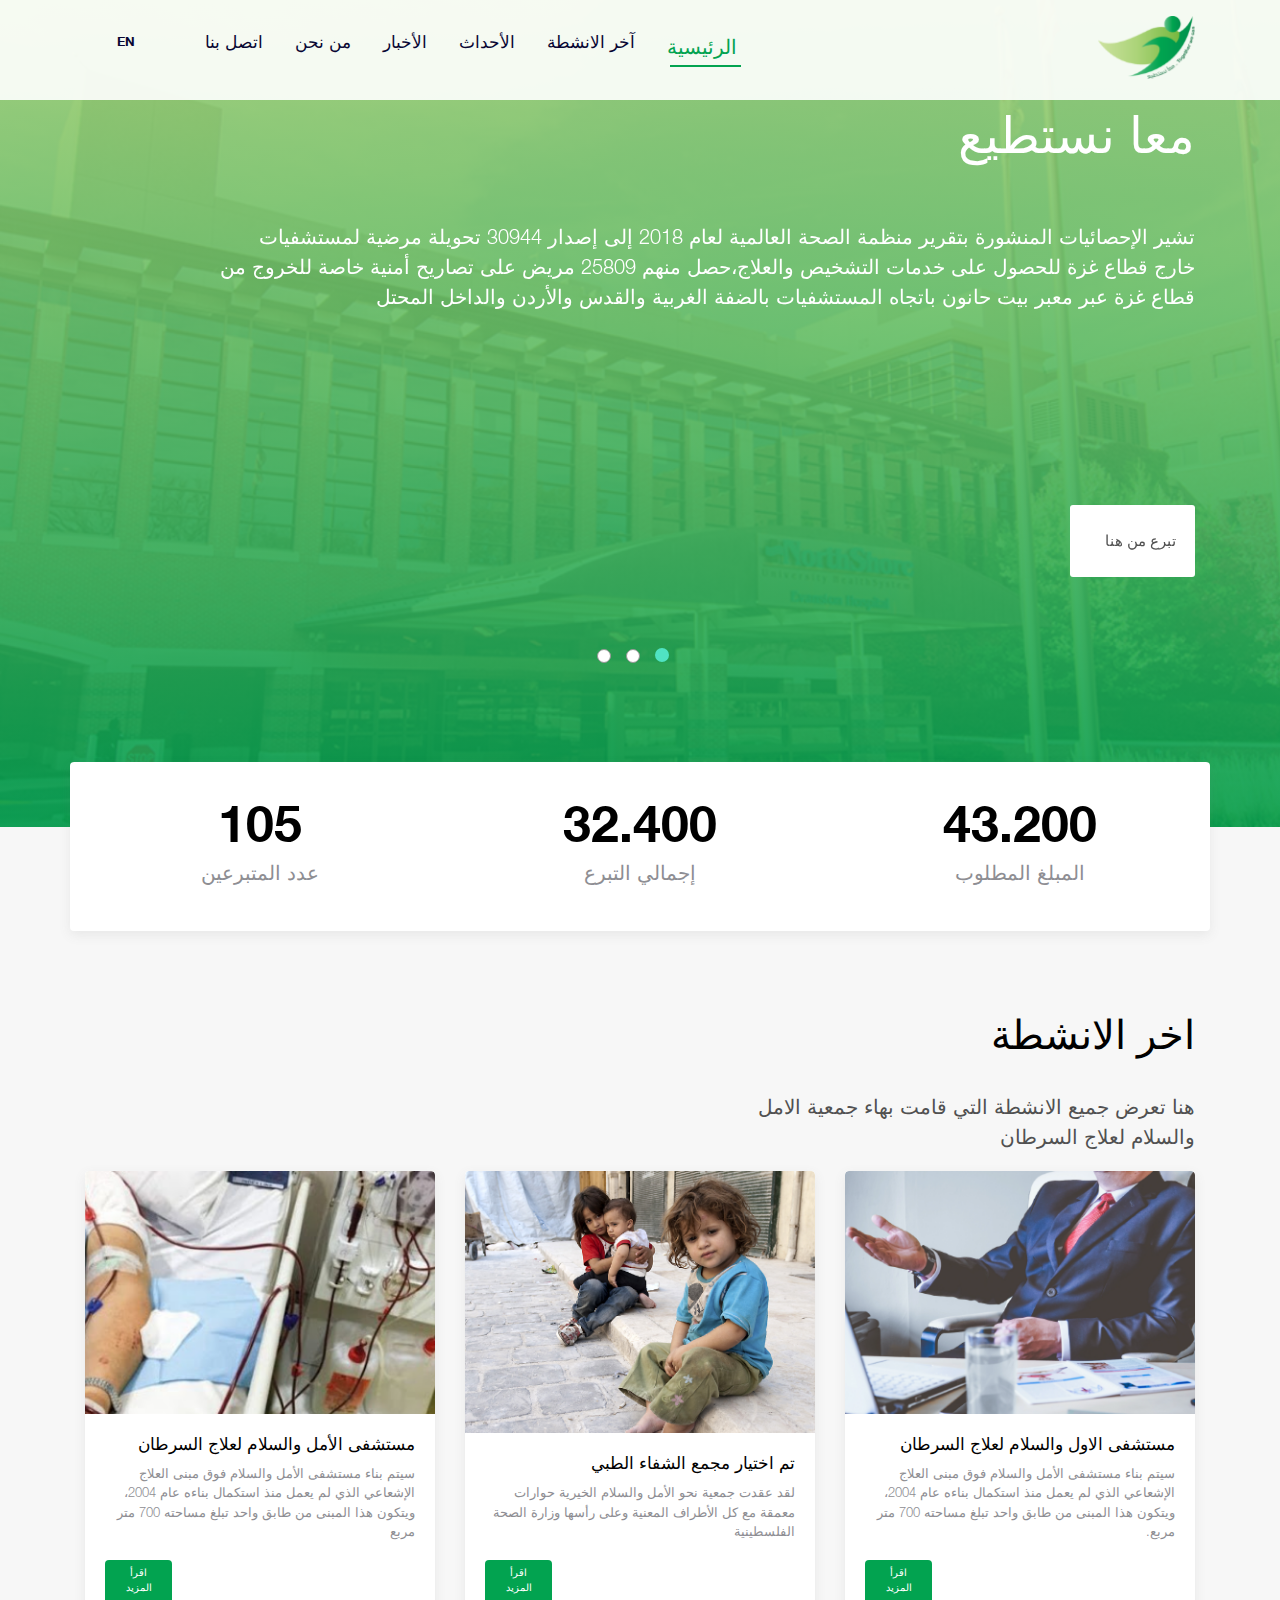
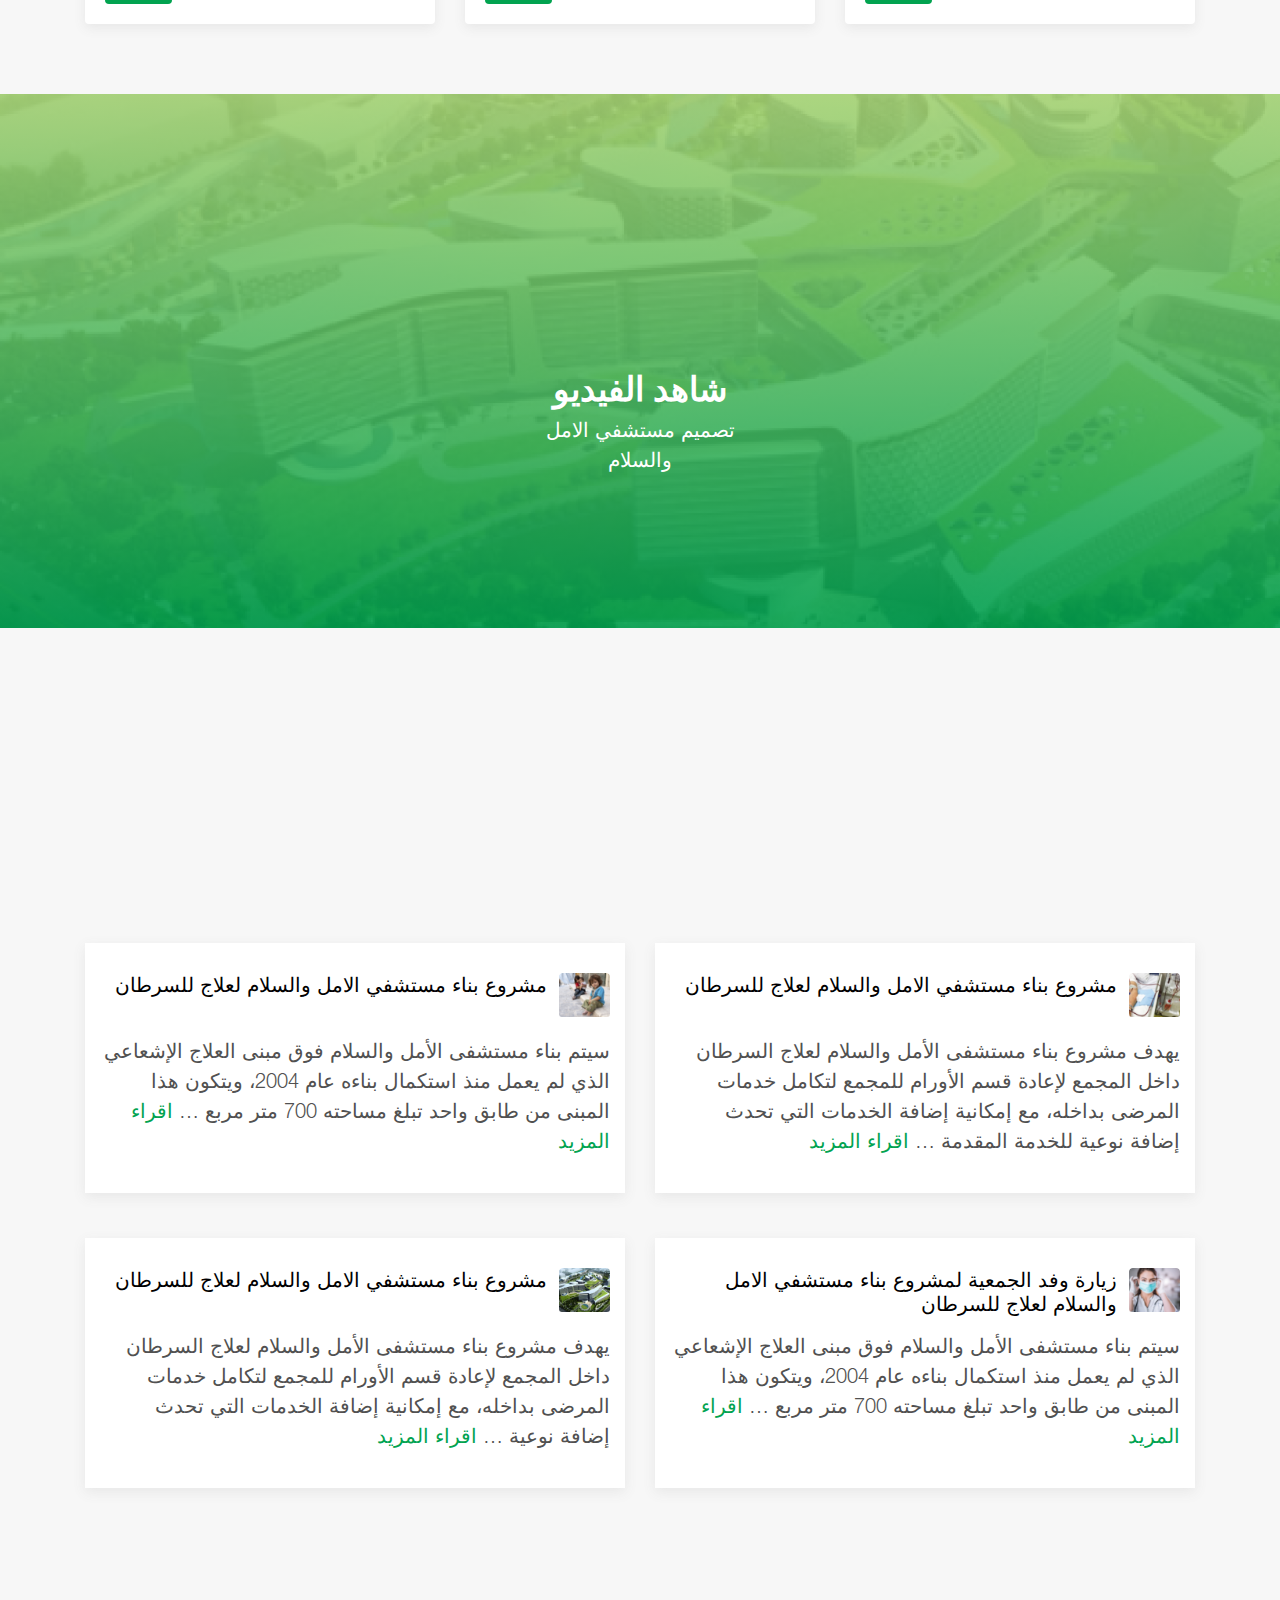
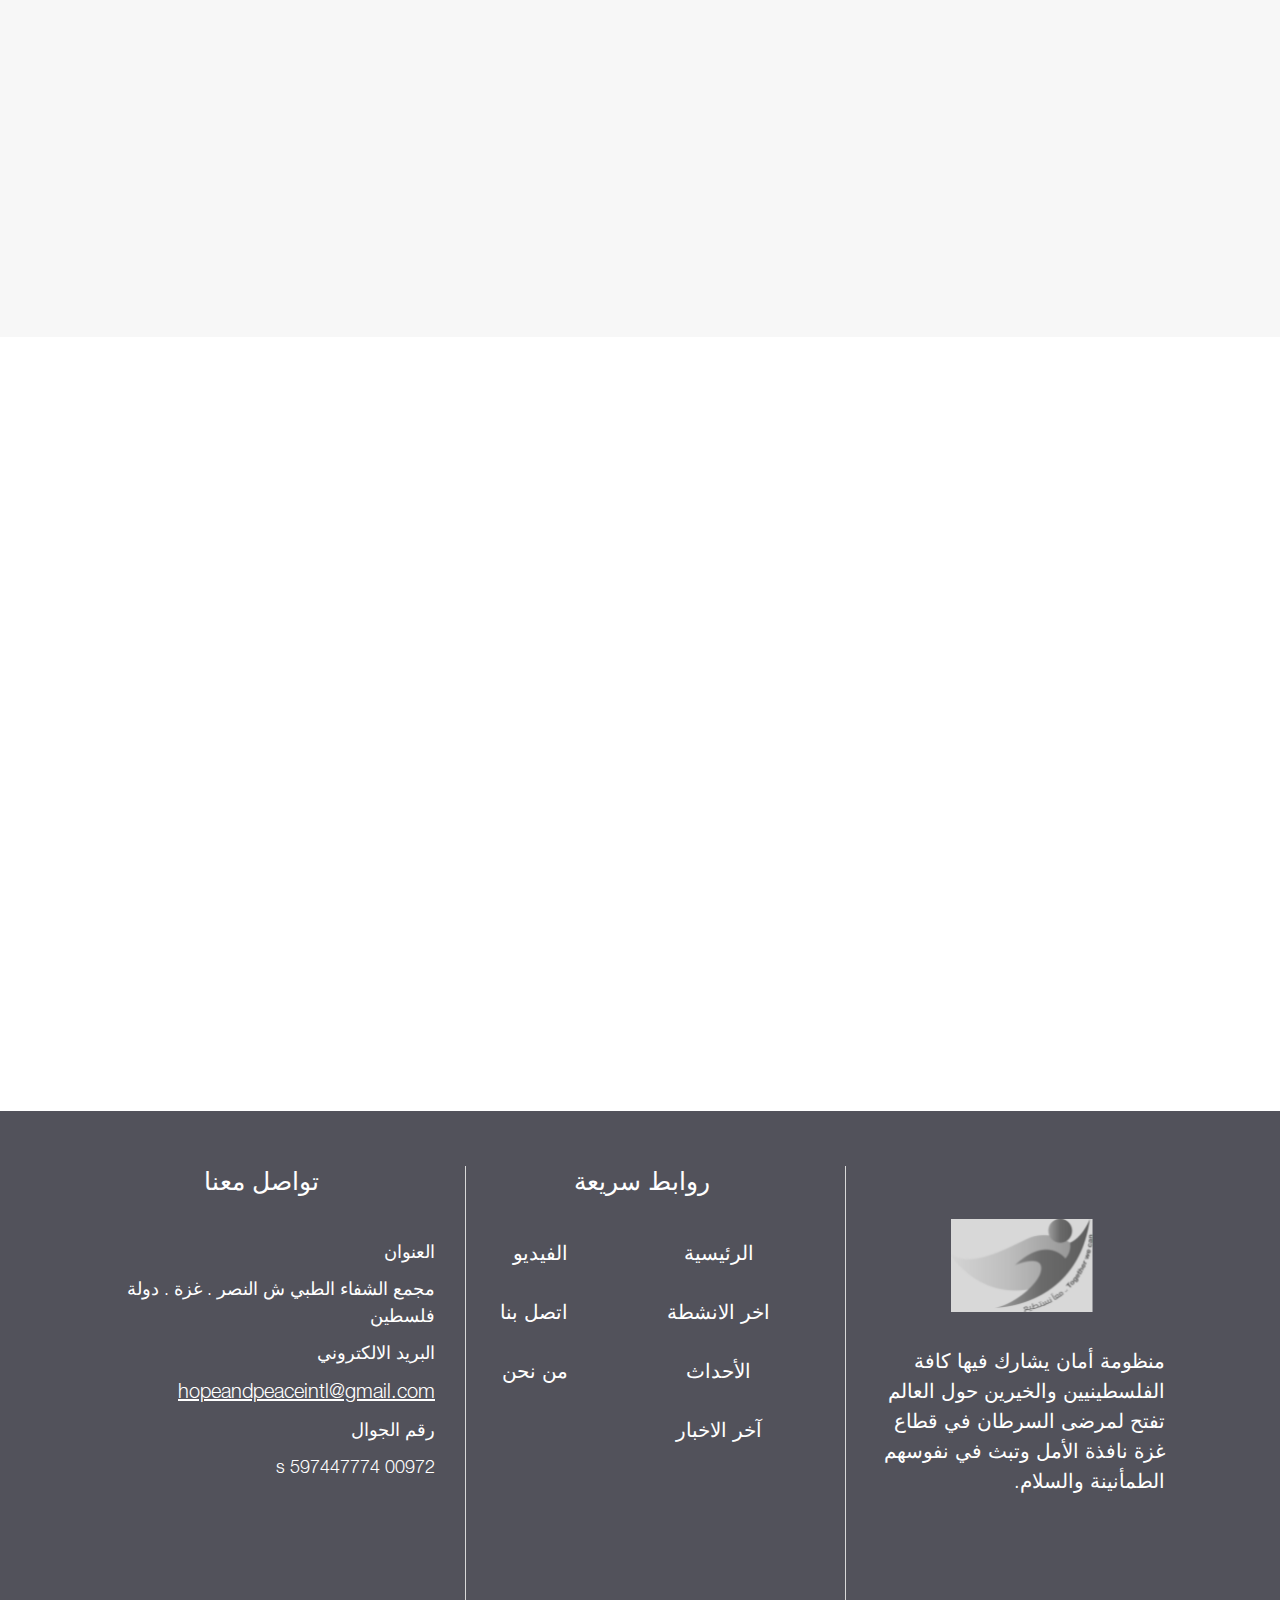
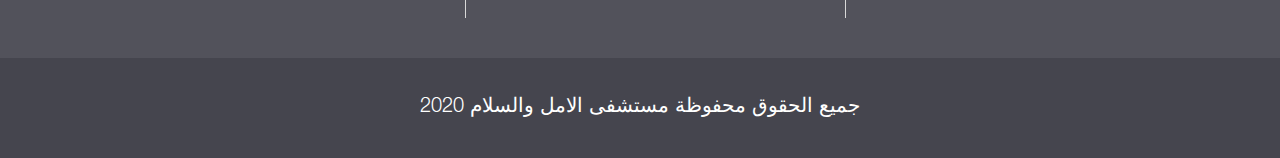
==== commit 5d29e3aa: "jj" ====
--- a/index.html
+++ b/index.html
@@ -154,7 +154,7 @@
                   لمستشفيات<br>
                   خارج قطاع غزة للحصول على خدمات التشخيص والعلاج،حصل منهم 25809 مريض على تصاريح أمنية خاصة للخروج من<br>
                   قطاع غزة عبر معبر بيت حانون باتجاه المستشفيات بالضفة الغربية والقدس والأردن والداخل المحتل</p>
-                <a href="#" class="btn regBtn"> تبرع من هنا <i class="lni-arrow-left"></i></a>
+                <a href="accounts.html" class="btn regBtn"> تبرع من هنا <i class="lni-arrow-left"></i></a>
               </div>
             </div>
 
@@ -165,7 +165,7 @@
                   لمستشفيات<br>
                   خارج قطاع غزة للحصول على خدمات التشخيص والعلاج،حصل منهم 25809 مريض على تصاريح أمنية خاصة للخروج من<br>
                   قطاع غزة عبر معبر بيت حانون باتجاه المستشفيات بالضفة الغربية والقدس والأردن والداخل المحتل</p>
-                <a href="#" class="btn regBtn"> تبرع من هنا <i class="lni-arrow-left"></i></a>
+                <a href="accounts.html" class="btn regBtn"> تبرع من هنا <i class="lni-arrow-left"></i></a>
               </div>
             </div>
             <div class="heroSlideItem">
@@ -175,7 +175,7 @@
                   لمستشفيات<br>
                   خارج قطاع غزة للحصول على خدمات التشخيص والعلاج،حصل منهم 25809 مريض على تصاريح أمنية خاصة للخروج من<br>
                   قطاع غزة عبر معبر بيت حانون باتجاه المستشفيات بالضفة الغربية والقدس والأردن والداخل المحتل</p>
-                <a href="#" class="btn regBtn"> تبرع من هنا <i class="lni-arrow-left"></i></a>
+                <a href="accounts.html" class="btn regBtn"> تبرع من هنا <i class="lni-arrow-left"></i></a>
               </div>
             </div>
           </div>
--- a/assets/css/style.css
+++ b/assets/css/style.css
@@ -721,8 +721,8 @@
 .EventsSlider .owl-dots, .heroSlider .owl-dots{
     position: absolute;
     bottom: -86px;
-    left: 47%;
     text-align: center;
+    width:100%;
 }
 .eventsSliderItem{
     height:300px;
@@ -1164,7 +1164,7 @@
     }
 
             #Events {
-                padding: 30px 0;
+                padding: 30px  0 120px;;
             }
             .newsTitle {
                 font-size: 12px;
@@ -1183,16 +1183,7 @@
       #news {
             padding-top: 45px;
             padding-bottom: 45px;}
-    #gallery {
-                padding-top: 50px;
-                padding-bottom: 50px;}
-    .gallerySlider .owl-nav {
-                    position: absolute;
-                    left: 44%;
-                    bottom: -10px;}
-      #misce {
-      padding-bottom: 50px;
-      }
+
     .box{
         margin: 0 auto;
         margin-bottom: 20px;
@@ -1219,7 +1210,7 @@
 .heroSec {
    
         padding-top: 174px;
-    padding-bottom: 0;
+    padding-bottom: 75px;
 
 }
 .playVideo{
@@ -1240,7 +1231,24 @@
 .counterNum{
     font-size:45px
 }
-
+.accountBox{
+    margin-top:20px;
+}
+.newsSection {
+    margin-top:20px;
+}
+.EventsSlider.owl-carousel .owl-nav button.owl-prev, .EventsSlider.owl-carousel .owl-nav button.owl-next{
+    display: none;
+}
+.EventsSlider .owl-dots, .heroSlider .owl-dots{
+    left:0;
+}
+#countSec .row{
+    margin-top:0;
+}
+.heroText p{
+    margin-bottom:50px;
+}
 }
 @media(min-width:768px)and (max-width:1200px){
     .memberShipForm .form-group ,.memberShipForm .form-group label,
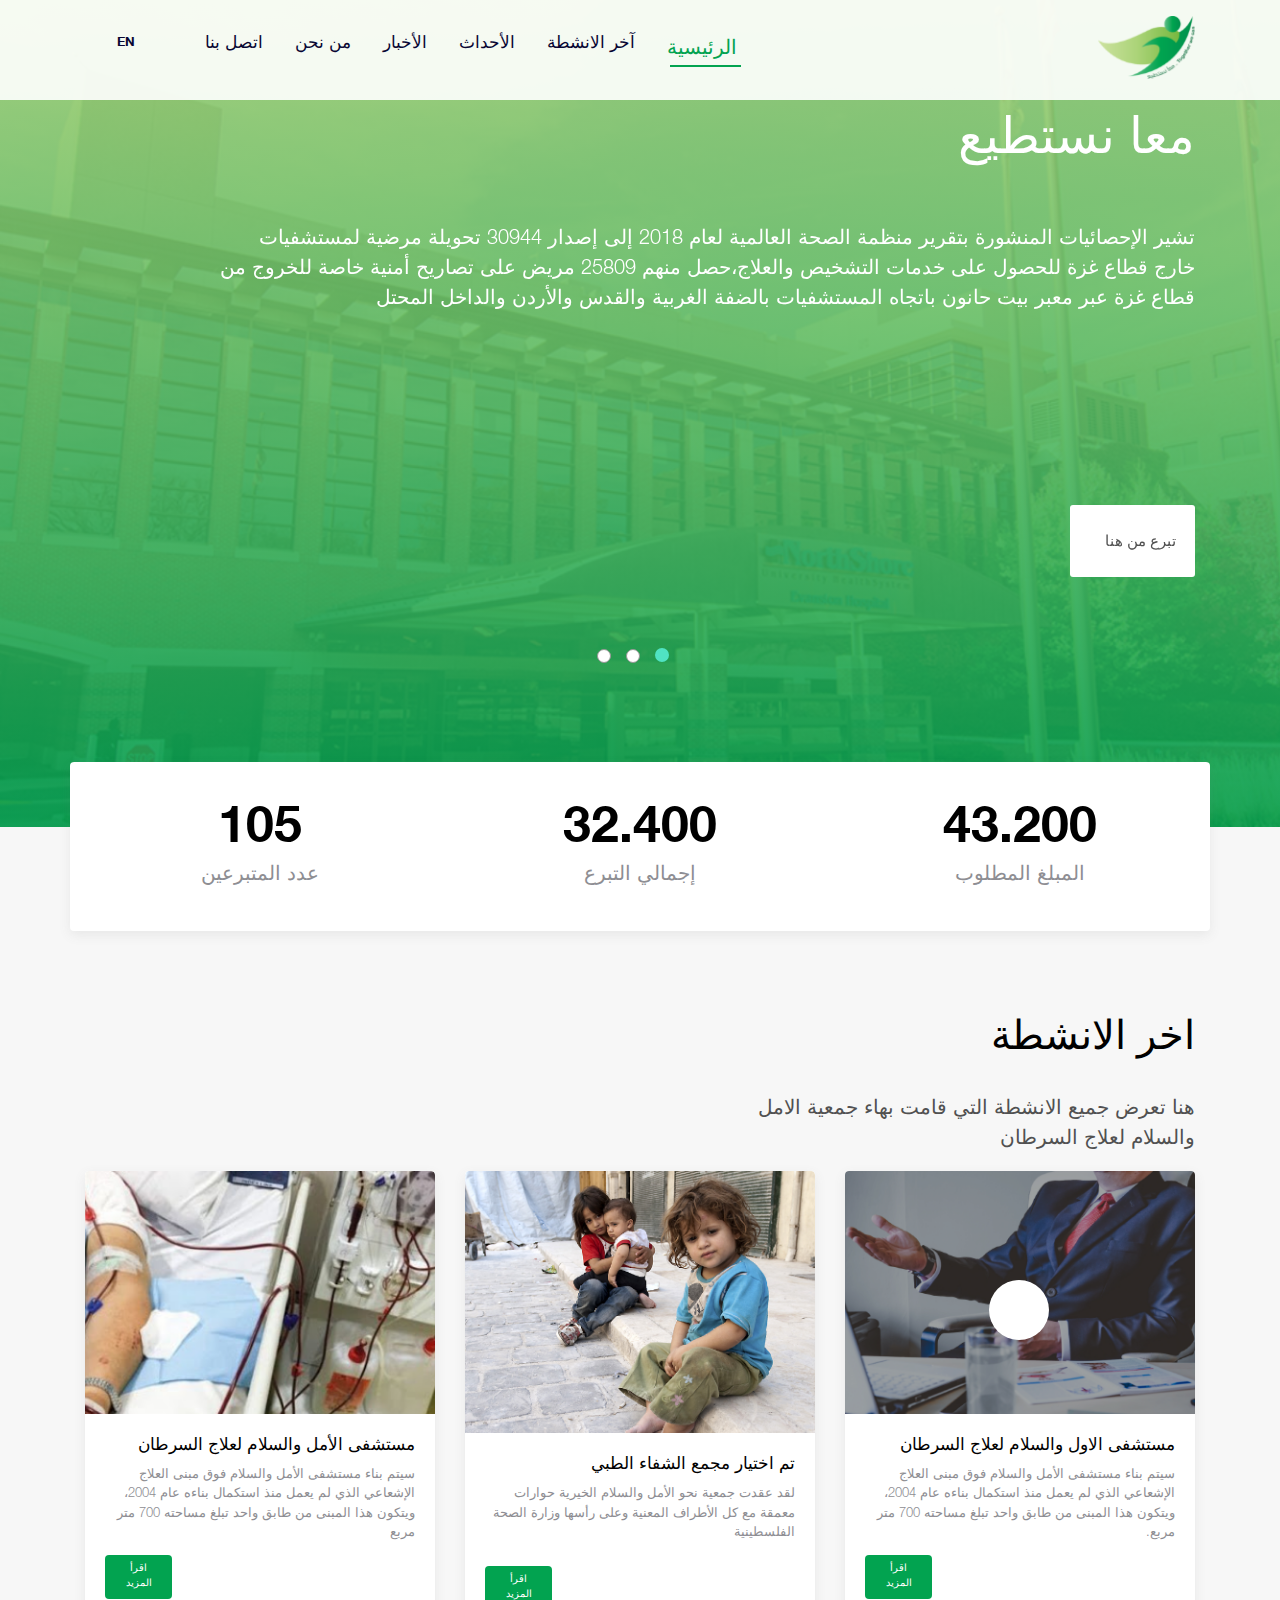
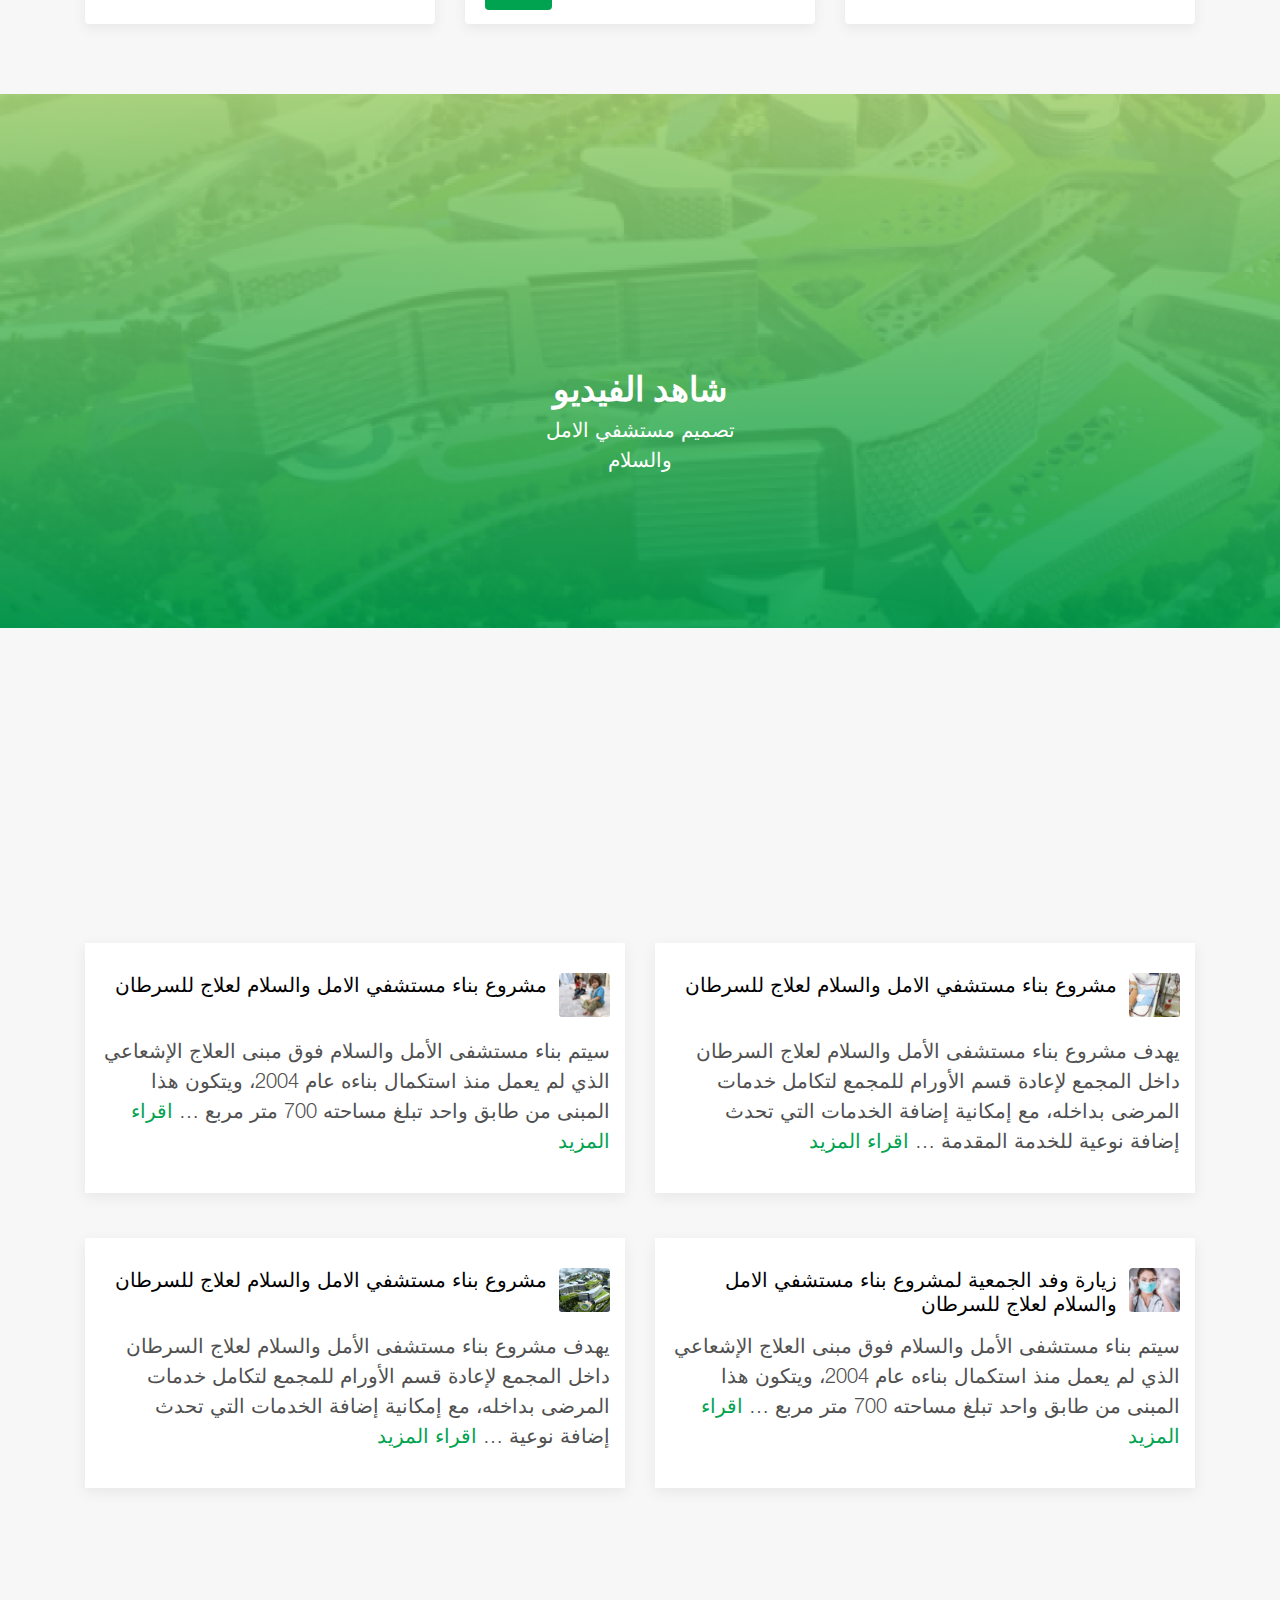
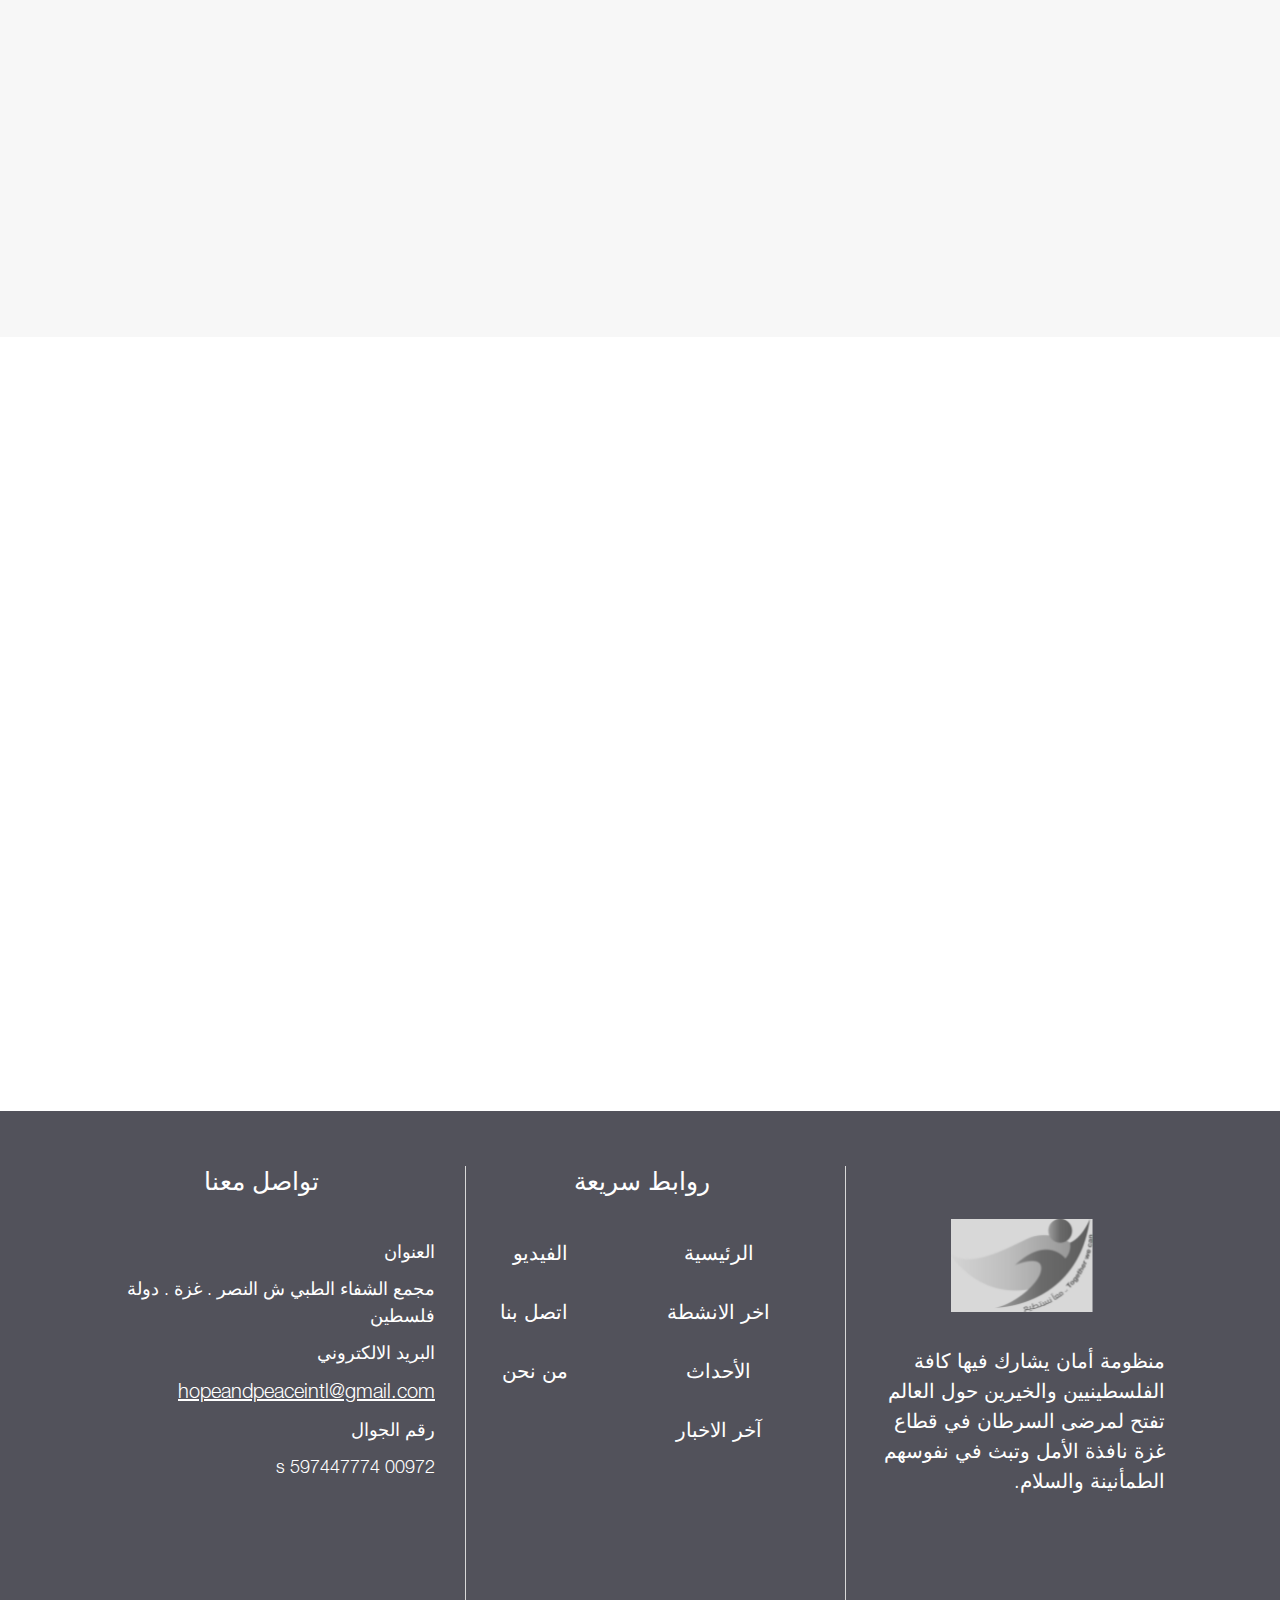
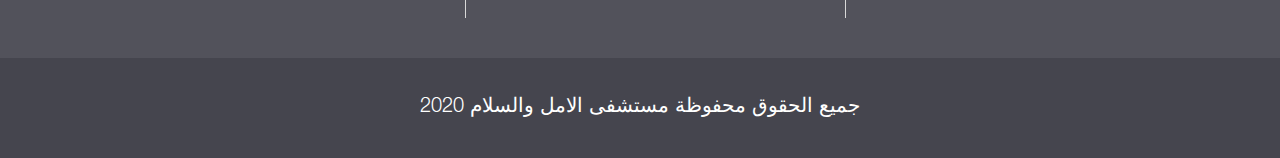
==== commit e097522f: "ss" ====
--- a/index.html
+++ b/index.html
@@ -216,7 +216,12 @@
         </div>
         <div class="col-md-4">
           <div class="card ActivityCard">
-            <div class="cardImg"><img class="card-img-top" src="assets/images/activity/1.png" alt="Card image cap">
+            <div class="cardImg overlayCard">
+              <span class="videoPlay">
+                <a class="image_thumbs image_thumb" data-fancybox-type="iframe" rel="image_thumba"
+                  href="https://www.youtube.com/embed/b2Vl9RAR5Xg">
+                  <i class="lni-play"></i></a></span>
+              <img class="card-img-top" src="assets/images/activity/1.png" alt="Card image cap">
             </div>
             <div class="card-body">
               <h5 class="card-title">مستشفى الاول والسلام لعلاج السرطان</h5>
@@ -228,7 +233,7 @@
         </div>
         <div class="col-md-4">
           <div class="card ActivityCard">
-            <div class="cardImg"><img class="card-img-top" src="assets/images/activity/2.png" alt="Card image cap">
+            <div class="cardImg"> <img class="card-img-top" src="assets/images/activity/2.png" alt="Card image cap">
             </div>
             <div class="card-body">
               <h5 class="card-title"> تم اختيار مجمع الشفاء الطبي</h5>
@@ -376,29 +381,22 @@
         </div>
         <div class="col-md-12">
           <div class="EventsSlider  owl-carousel ">
+            <div class="eventsSliderItem overlayCard">
+              <span class="videoPlay">
+                <a class="image_thumbs image_thumb" data-fancybox-type="iframe" rel="image_thumba"
+                  href="https://www.youtube.com/embed/b2Vl9RAR5Xg">
+                  <i class="lni-play"></i></a></span>
+              <img src="assets/images/events/1.png" alt="">
+            </div>
             <div class="eventsSliderItem">
-              <img src="assets/images/events/1.png" alt="">
+              <img src="assets/images/events/2.png" alt="">
             </div>
             <div class="eventsSliderItem">
-              <img src="assets/images/events/1.png" alt="">
-            </div>
-            <div class="eventsSliderItem">
-              <img src="assets/images/events/1.png" alt="">
-            </div>
-            <div class="eventsSliderItem">
-              <img src="assets/images/events/1.png" alt="">
-            </div>
-            <div class="eventsSliderItem">
-              <img src="assets/images/events/1.png" alt="">
-            </div>
-            <div class="eventsSliderItem">
-              <img src="assets/images/events/1.png" alt="">
-            </div>
-            <div class="eventsSliderItem">
-              <img src="assets/images/events/1.png" alt="">
-            </div>
-            <div class="eventsSliderItem">
-              <img src="assets/images/events/1.png" alt="">
+              <span class="videoPlay">
+                <a class="image_thumbs image_thumb" data-fancybox-type="iframe" rel="image_thumba"
+                  href="https://www.youtube.com/embed/b2Vl9RAR5Xg">
+                  <i class="lni-play"></i></a></span>
+              <img src="assets/images/events/3.png" alt="">
             </div>
 
           </div>
@@ -567,6 +565,21 @@
       }
     });
   </script>
+      <script type="text/javascript" src="assets/js/jquery1.js"></script>
+
+    <script type="text/javascript" src="assets/js/jquery.fancybox.js"></script>
+    <script>
+      $(".image_thumb").fancybox({
+        openEffect: 'elastic',
+        closeEffect: 'elastic',
+        helpers: {
+          overlay: {
+            locked: false
+          }
+        }
+      });
+    </script>
+  
   <script type="text/javascript" src="assets/js/froogaloop2.min.js"></script>
   <script type="text/javascript" src="assets/js/html5lightbox.js"></script>
   <script src="assets/js/waypoints-min.js"></script>
@@ -581,18 +594,6 @@
 
 
   <script type="text/javascript" src="assets/js/main.js"></script>
-  <script type="text/javascript" src="assets/js/jquery.fancybox.js"></script>
-  <script>
-    $(".image_thumb").fancybox({
-      openEffect: 'elastic',
-      closeEffect: 'elastic',
-      helpers: {
-        overlay: {
-          locked: false
-        }
-      }
-    });
-  </script>
 
 
   <!--
--- a/assets/css/style.css
+++ b/assets/css/style.css
@@ -335,9 +335,45 @@
     padding-bottom:70px;
     }
 
+.videoPlay{
+    width:60px;
+    height:60px;
+    border-radius: 50%;
+    background-color:white;
+    text-align: center;
+    color:#02A350;
+    position: absolute;
+    left: 41%;
+    top: 45%;
+    display: block;
+    cursor:pointer;
+}
+.videoPlay:hover{
+    transform: scale(1.1);
+transform: rotate(360deg);
+transition: all 1s;
+
+}
+.videoPlay i{
+    color:#02A350;
+    vertical-align: middle;
+    line-height:60px;
+    FONT-SIZE:20PX;
+    width: 100%;;
+}
 .cardImg{
     height:280px;
     overflow:hidden;
+    position: relative;
+}
+.overlayCard:before{
+position: absolute;
+content:"";
+width:100%;
+height:100%;
+z-index: 0;
+background-color:rgba(0,0,0,.35);
+
 }
 
 .ActivityCard.card{
@@ -356,7 +392,8 @@
 }
 .ActivityCard .card-text{
     font-size:13px;
-    color:#8E8E93
+    color:#8E8E93;
+    height:43%;
 }
 .ActivityCard .readMoreBtn{
     float: left;
@@ -523,6 +560,9 @@
 color:white;
 transition: all .5s;
 transform: rotate(360deg);
+}
+.showVideo:hover i{
+    color:white;
 }
 .border-2{
     width:100%;
@@ -725,9 +765,11 @@
     width:100%;
 }
 .eventsSliderItem{
-    height:300px;
+    height:290px;
     overflow: hidden;
     border-radius: 6px;;
+    position: relative;
+      
 }
 .heroSlider .owl-dots .owl-dot,.EventsSlider .owl-dots .owl-dot{
     width:14px;
@@ -1002,6 +1044,10 @@
 }
 .contactItem .emailLink{
     color:#515151
+}
+.image_thumb{
+    width:100%;
+    display: block;
 }
     @-webkit-keyframes nav1 {
         50% {
@@ -1331,7 +1377,7 @@
 top:0;
 right:0;
 position: absolute;
-display: none;
+    display: none;
 }
 .mobileNav{
     padding:10px;
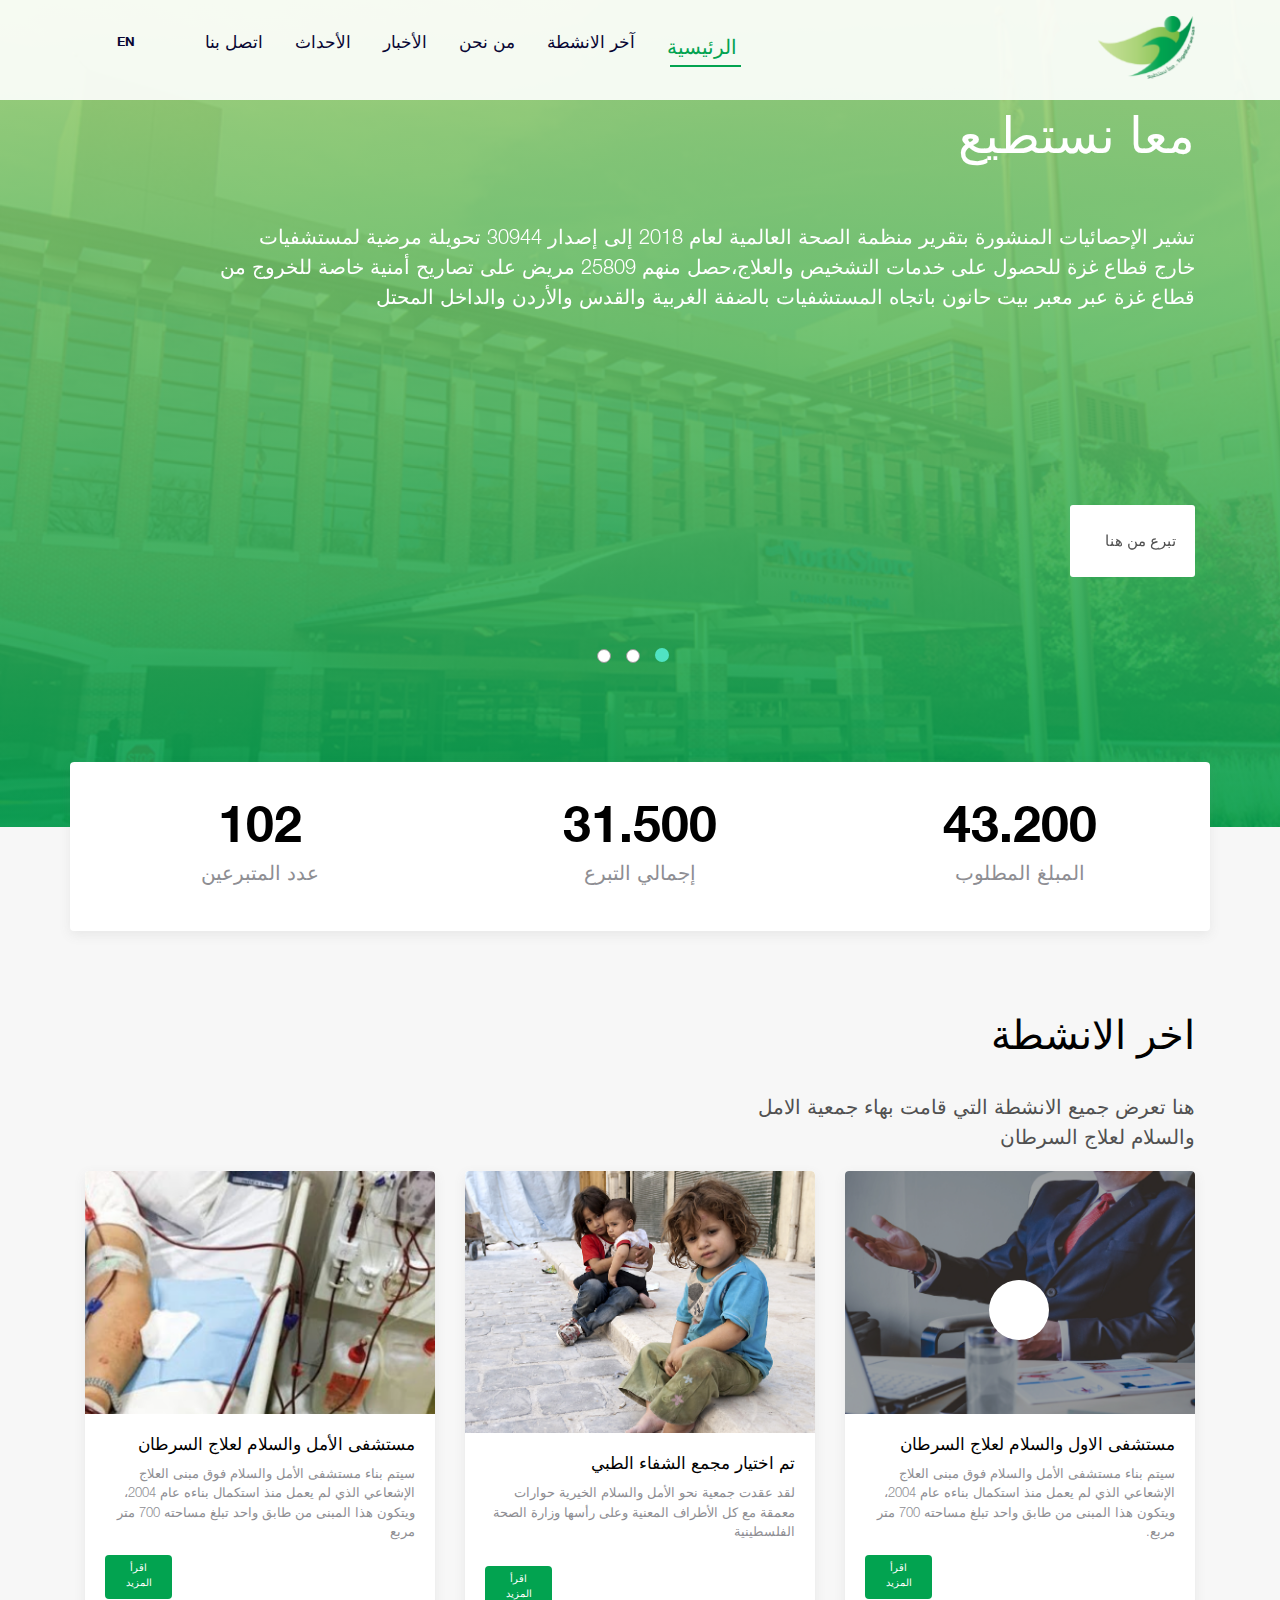
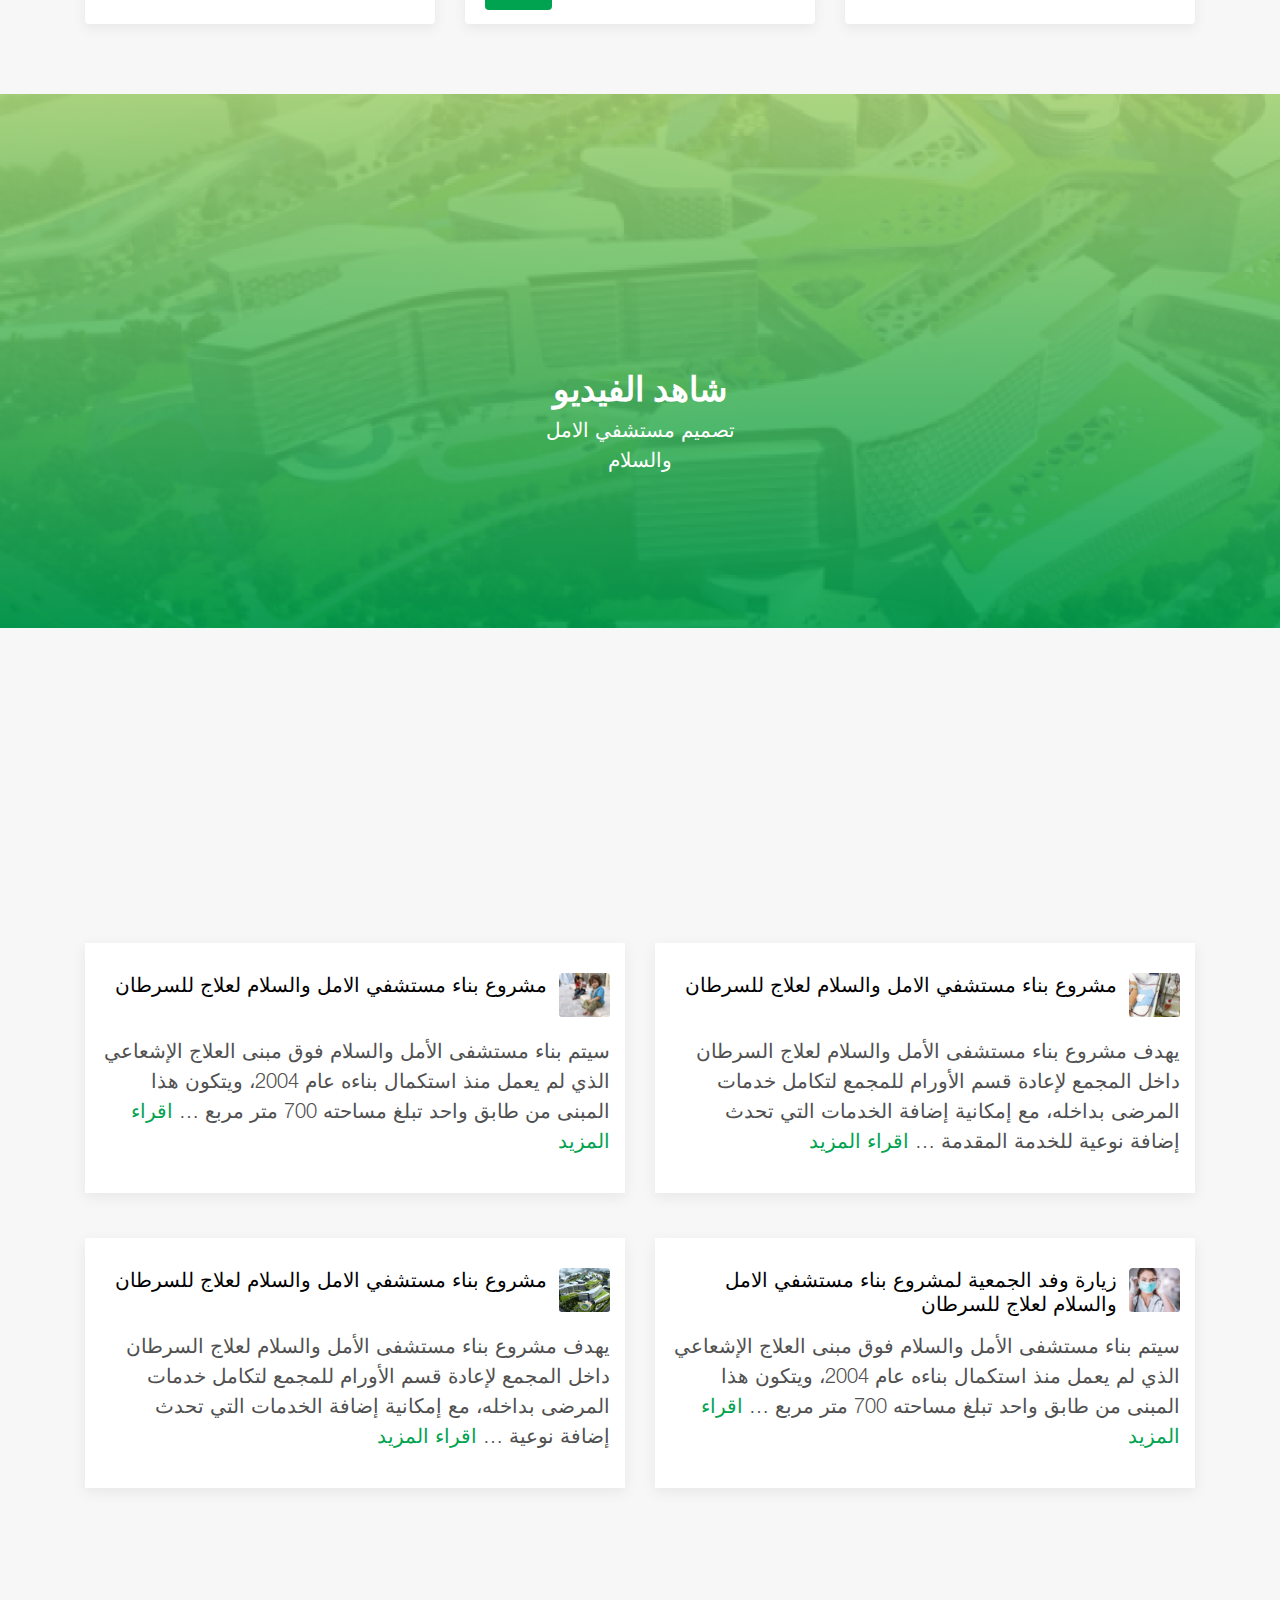
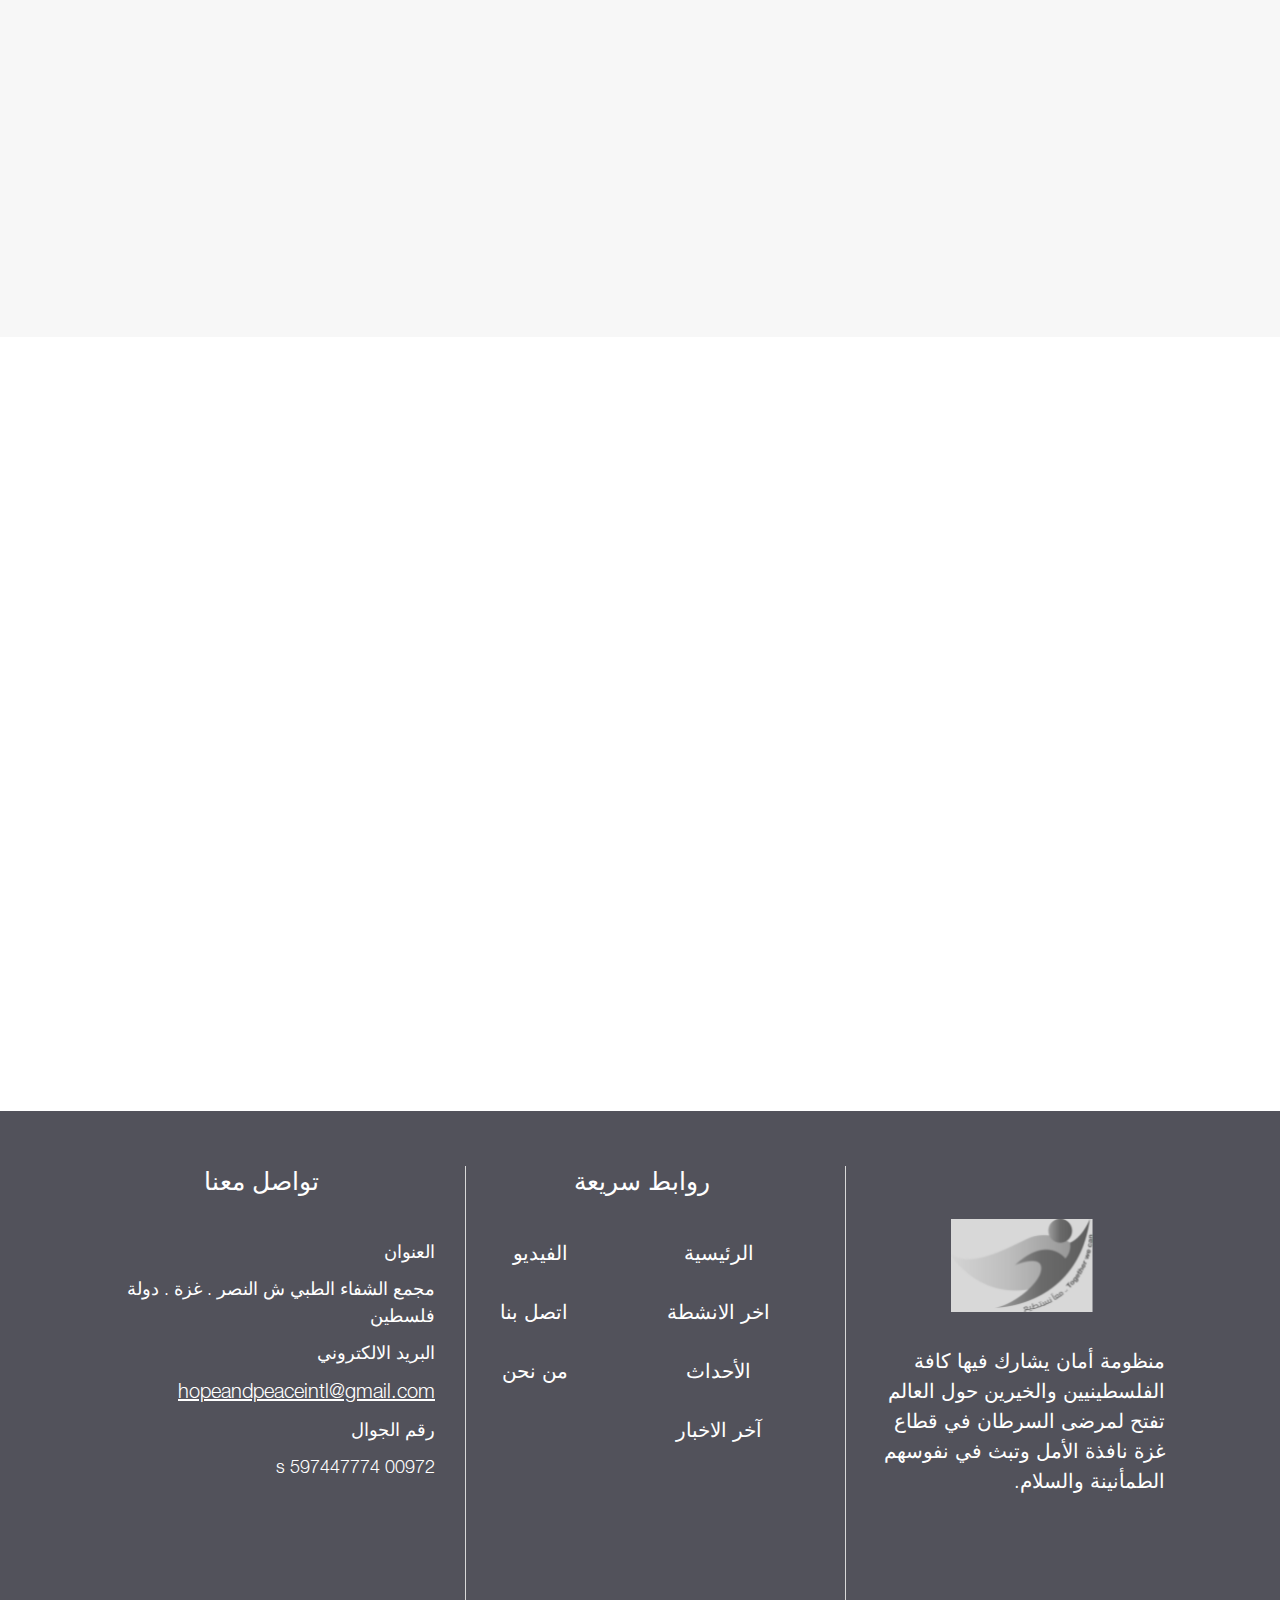
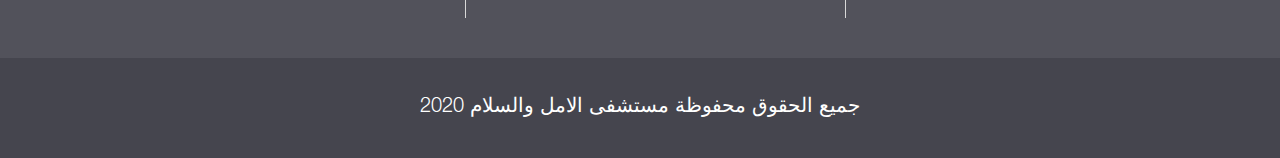
==== commit 53336e78: "ddd" ====
--- a/index.html
+++ b/index.html
@@ -49,15 +49,14 @@
               <a class="nav-link" href="#Activity">آخر الانشطة</a>
             </li>
             <li class="nav-item">
-              <a class="nav-link" href="#Events">الأحداث</a>
+              <a class="nav-link" href="#video">من نحن</a>
             </li>
             <li class="nav-item">
               <a class="nav-link" href="#News">الأخبار</a>
             </li>
             <li class="nav-item">
-              <a class="nav-link" href="#how">من نحن</a>
-            </li>
-
+              <a class="nav-link" href="#Events">الأحداث</a>
+            </li>
             <li class="nav-item">
               <a class="nav-link" href="#contact">اتصل بنا</a>
             </li>
@@ -94,15 +93,14 @@
                   <a class="nav-link" href="#Activity">آخر الانشطة</a>
                 </li>
                 <li class="nav-item">
-                  <a class="nav-link" href="#Events">الأحداث</a>
+                  <a class="nav-link" href="#video">من نحن</a>
                 </li>
                 <li class="nav-item">
                   <a class="nav-link" href="#News">الأخبار</a>
                 </li>
                 <li class="nav-item">
-                  <a class="nav-link" href="#how">من نحن</a>
+                  <a class="nav-link" href="#Events">الأحداث</a>
                 </li>
-
                 <li class="nav-item">
                   <a class="nav-link" href="#contact">اتصل بنا</a>
                 </li>
@@ -490,7 +488,7 @@
                 <a href="#contact"> اتصل بنا</a>
               </li>
               <li>
-                <a href="#"> من نحن</a>
+                <a href="#video"> من نحن</a>
               </li>
               <li> <a href="#"> <br></a></li>
             </ul>
@@ -565,8 +563,7 @@
       }
     });
   </script>
-      <script type="text/javascript" src="assets/js/jquery1.js"></script>
-
+  
     <script type="text/javascript" src="assets/js/jquery.fancybox.js"></script>
     <script>
       $(".image_thumb").fancybox({
@@ -575,7 +572,8 @@
         helpers: {
           overlay: {
             locked: false
-          }
+          },
+          topRatio    : 0,
         }
       });
     </script>
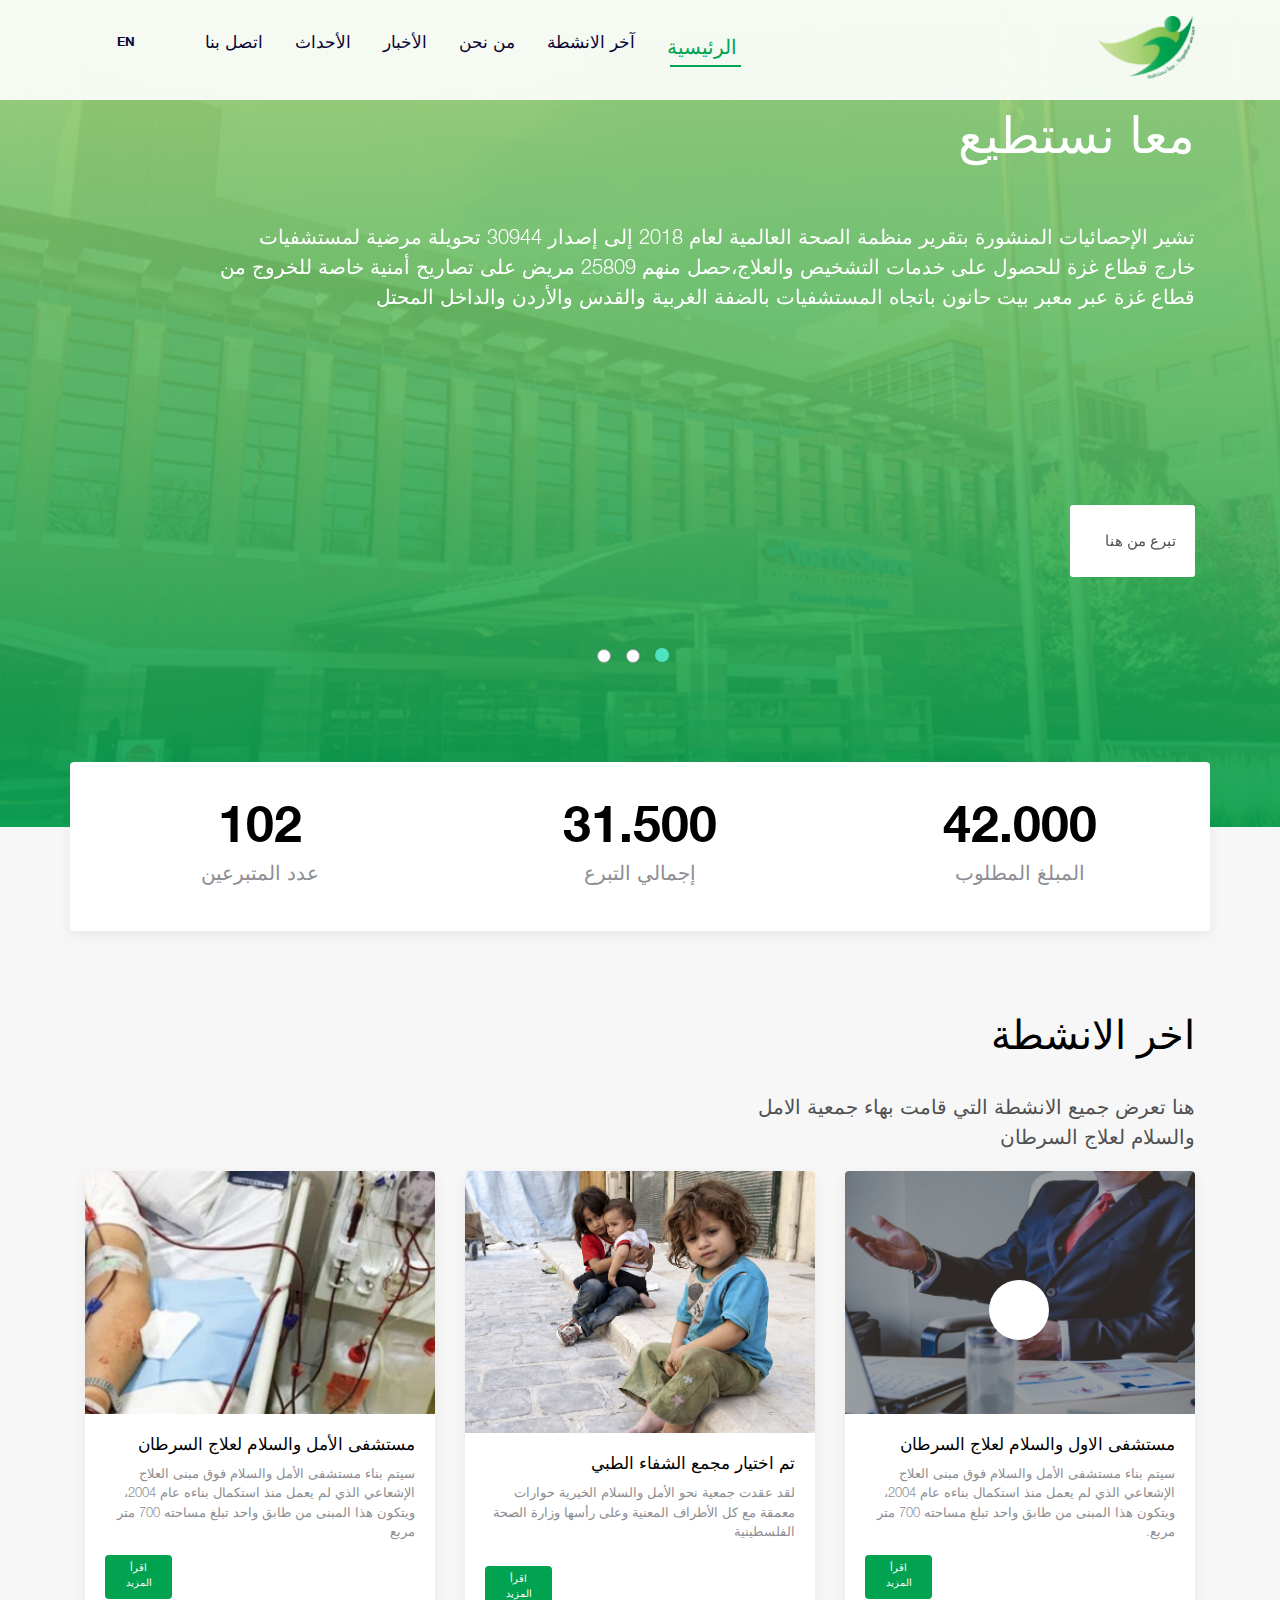
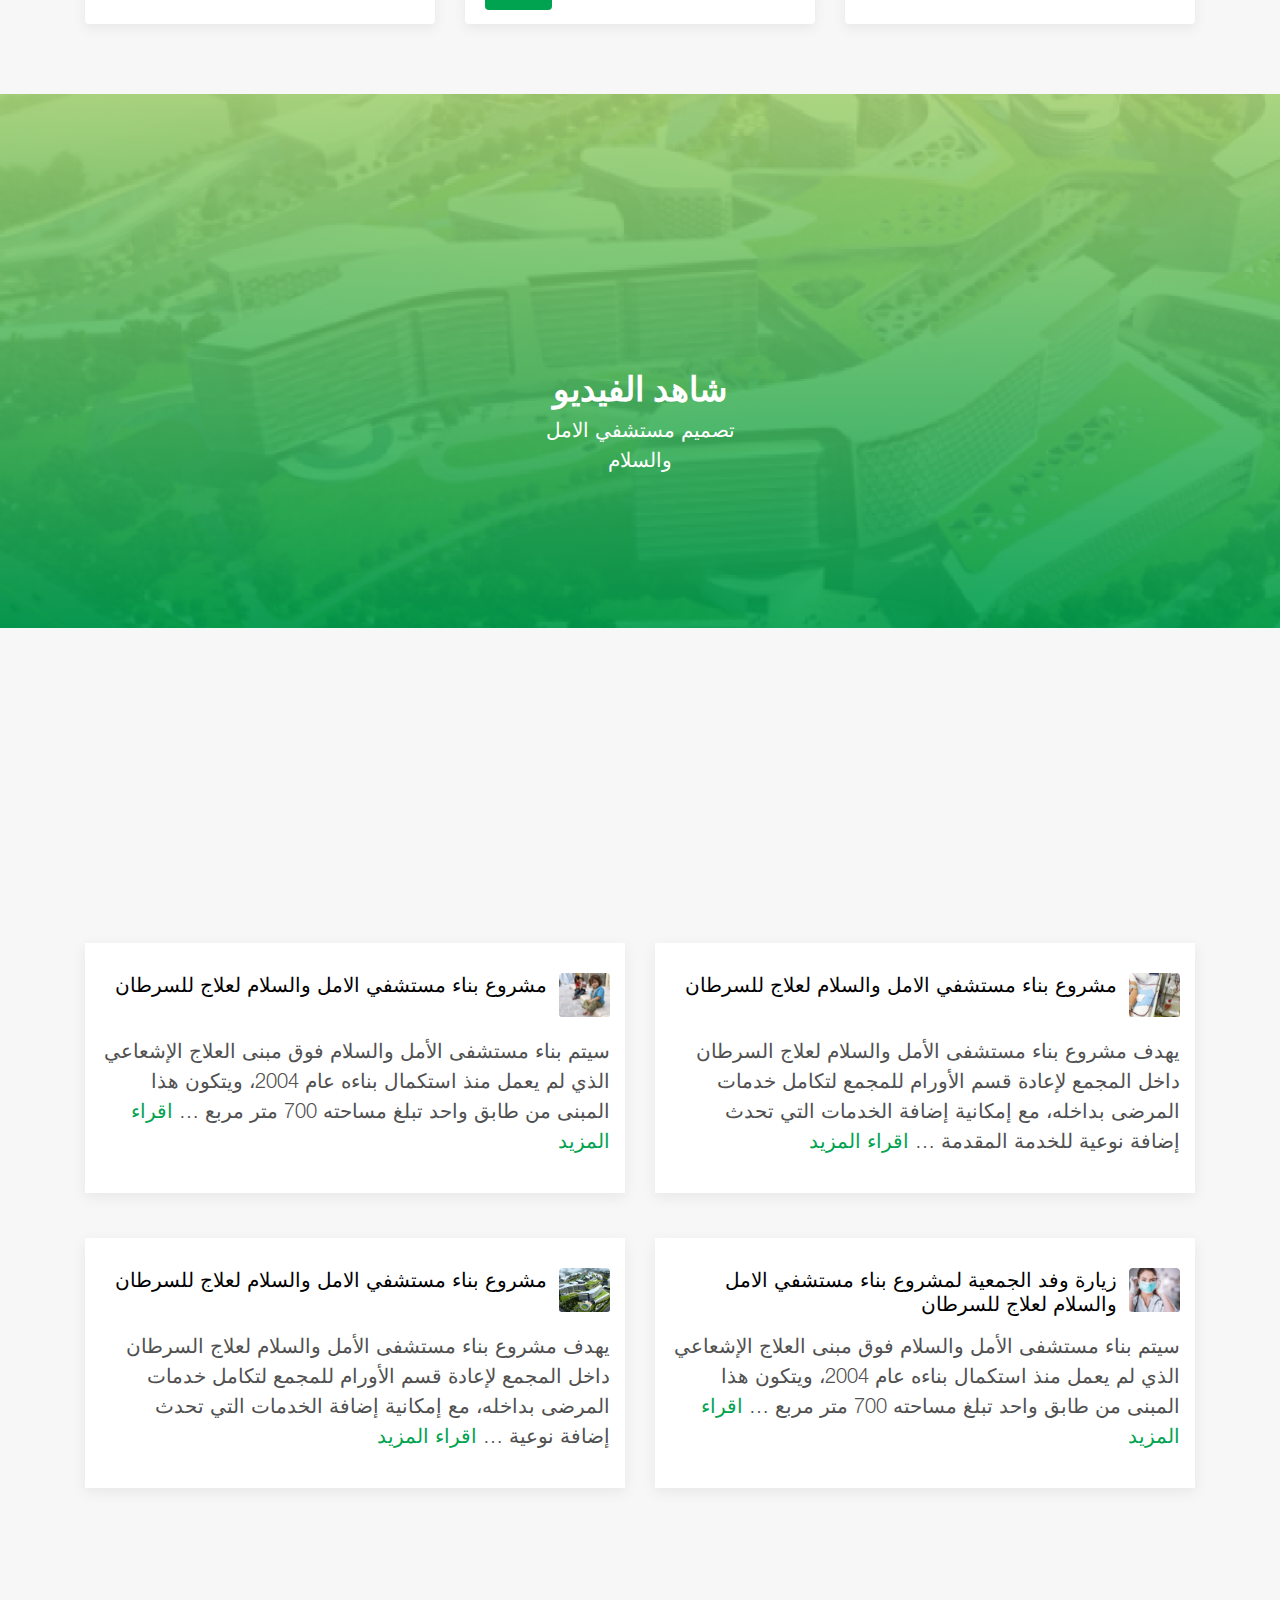
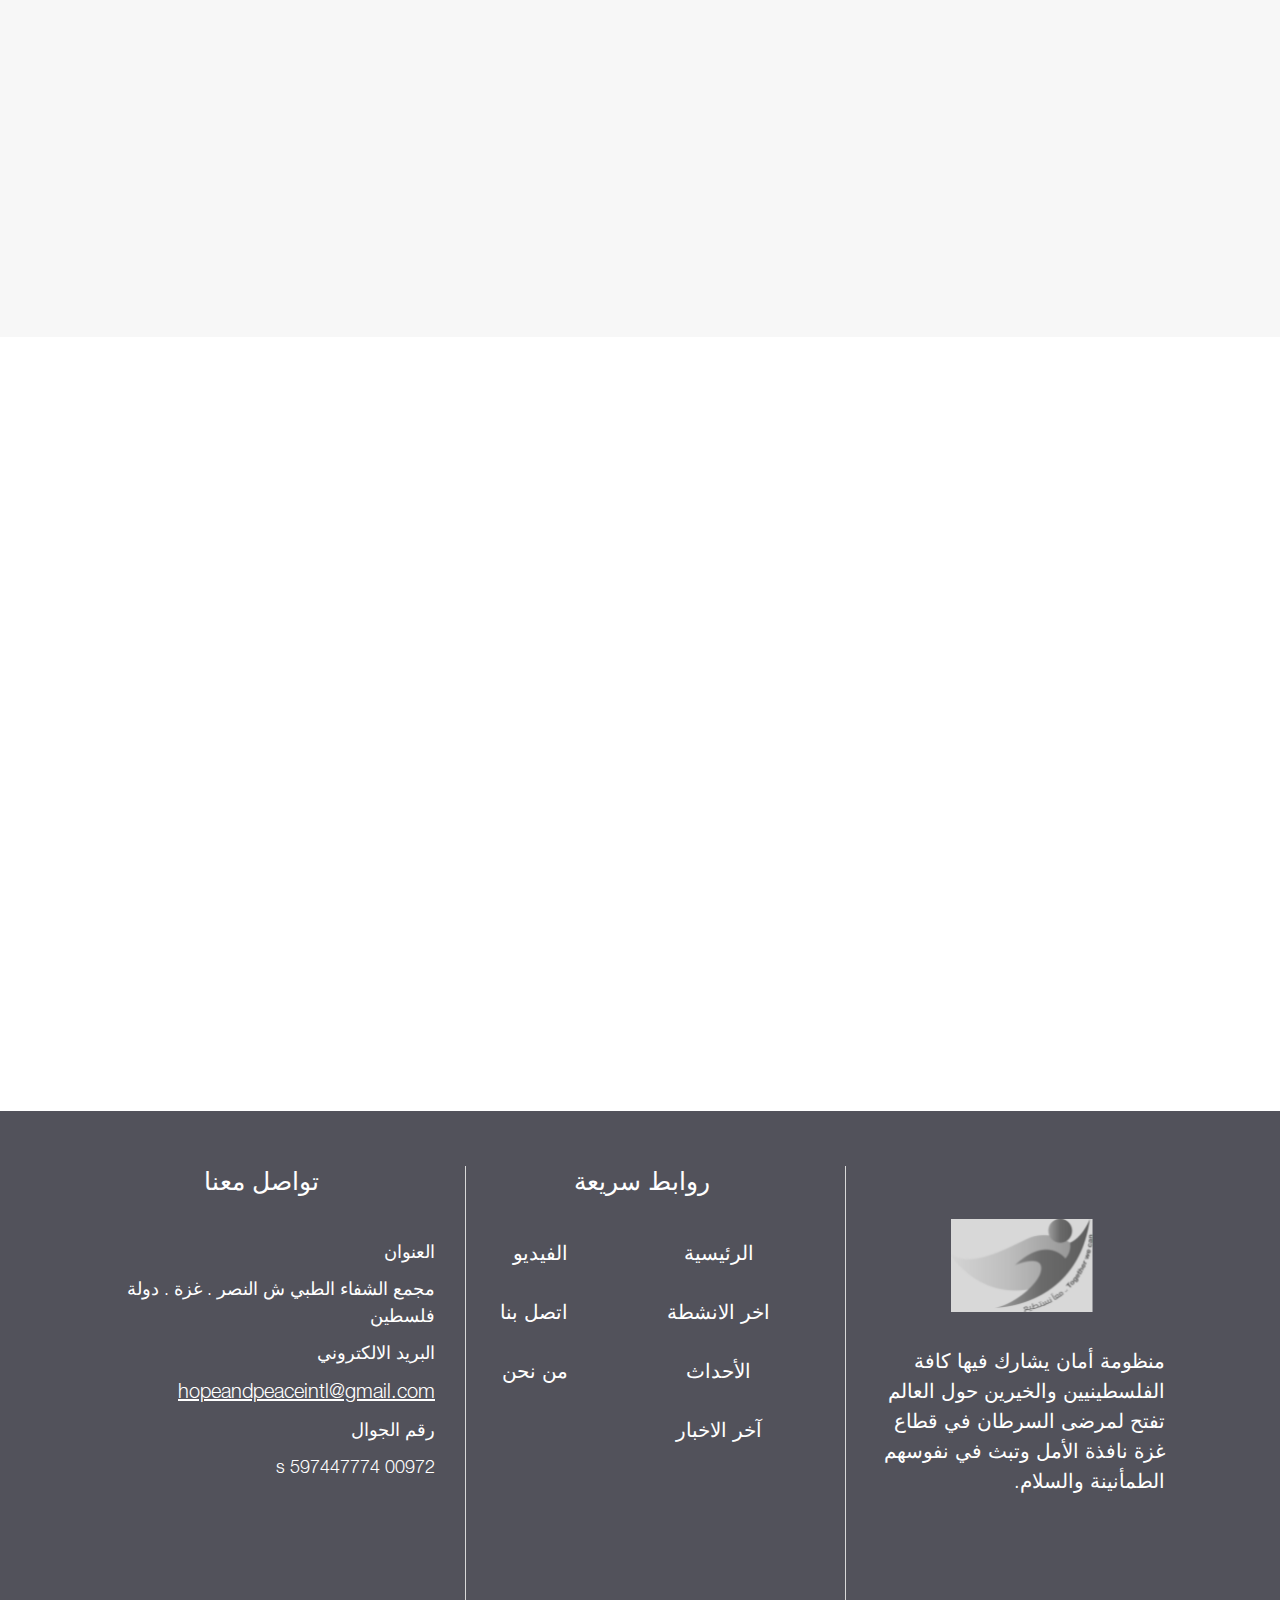
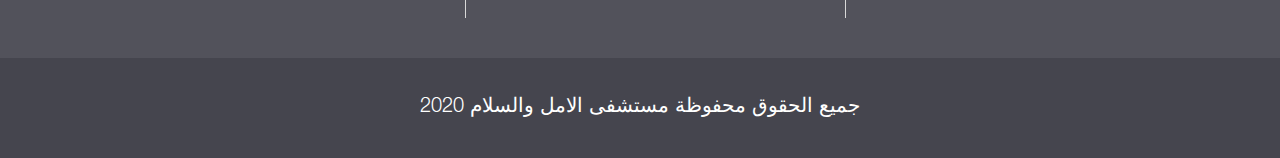
==== commit a4bb8ea3: "ff" ====
--- a/index.html
+++ b/index.html
@@ -76,7 +76,7 @@
     <div class="container">
       <div class="row ">
         <div class="col-md-3">
-          <div class="logo float-right d-none d-md-block d-lg-block">
+          <div class="logo float-right d-none d-md-none d-lg-block">
             <a href="index.html"><img src="assets/images/logo.png" alt=""></a>
           </div>
         </div>
--- a/assets/css/style.css
+++ b/assets/css/style.css
@@ -1049,6 +1049,8 @@
     width:100%;
     display: block;
 }
+.fancybox-wrap.fancybox-desktop.fancybox-type-iframe.fancybox-opened{
+    top:5% !important}
     @-webkit-keyframes nav1 {
         50% {
           -webkit-transform: rotate(0deg); }
@@ -1156,6 +1158,8 @@
     padding-bottom:50px;
 }
 
+
+
     .logo.mobileLogo {
         display: inline-block !important;
     }
@@ -1297,36 +1301,19 @@
 }
 }
 @media(min-width:768px)and (max-width:1200px){
+
     .memberShipForm .form-group ,.memberShipForm .form-group label,
 .memberShipForm .form-group .form-control,.selectric-wrapper,.chzn-container,.custom-file{
     width:100% !important;
 }
 
-.loginInfo span {
-
-    right: 0;
-    top: 34%;
-}
-.loginInfo .form-control.passwordInput{
-    margin-bottom: 30px;
-
-}
-.footerreg  .btn{
-    margin-top:20px;
-}
-.footerreg {
-    float: none;
-}
+
 .saveBtn,.regSendBtn {
     width:90px;
     font-size:12px;
 }
-.g-recaptcha div{
-    width:100% !important;
-}
-.loginInfo span.passwordHint{
-    bottom:2%;
-}
+
+
     .nav-link:before{
         display:none;
     }
@@ -1348,10 +1335,12 @@
 }
 #navbarNav{
     background-color:white;
-    width:50%;
+        width: 50%;
+    top: 89px;
     float:none !important;
     padding:15px;
     position: absolute;
+    padding-bottom: 50px;;
 }
 .lang{
     display: block;
@@ -1383,19 +1372,12 @@
     padding:10px;
 }
 
-.box{
-    margin-bottom: 10px;
-    padding: 20px;
-}
 
 section{
     padding:50px 0 !important
 }
 
-.gallerySlider .owl-nav{
-    bottom:-15px;
-    left:45%;
-}
+
 .newsSection {
     margin-top:10px;
 }
@@ -1404,21 +1386,7 @@
      left: auto; 
     width: 100%;
 }
-.eventList h5{
-    margin-bottom:0;
-    font-size:22px;
-}
-.eventList{
-    padding:10px;
-}
-.eventList ul li a {
-    font-size: 18px;}
-    .eventList ul li{
-        padding:10px 0;
-    }
-    .EventImg{
-        height:auto
-    }
+
     .form-group{
         margin-bottom:0
     }
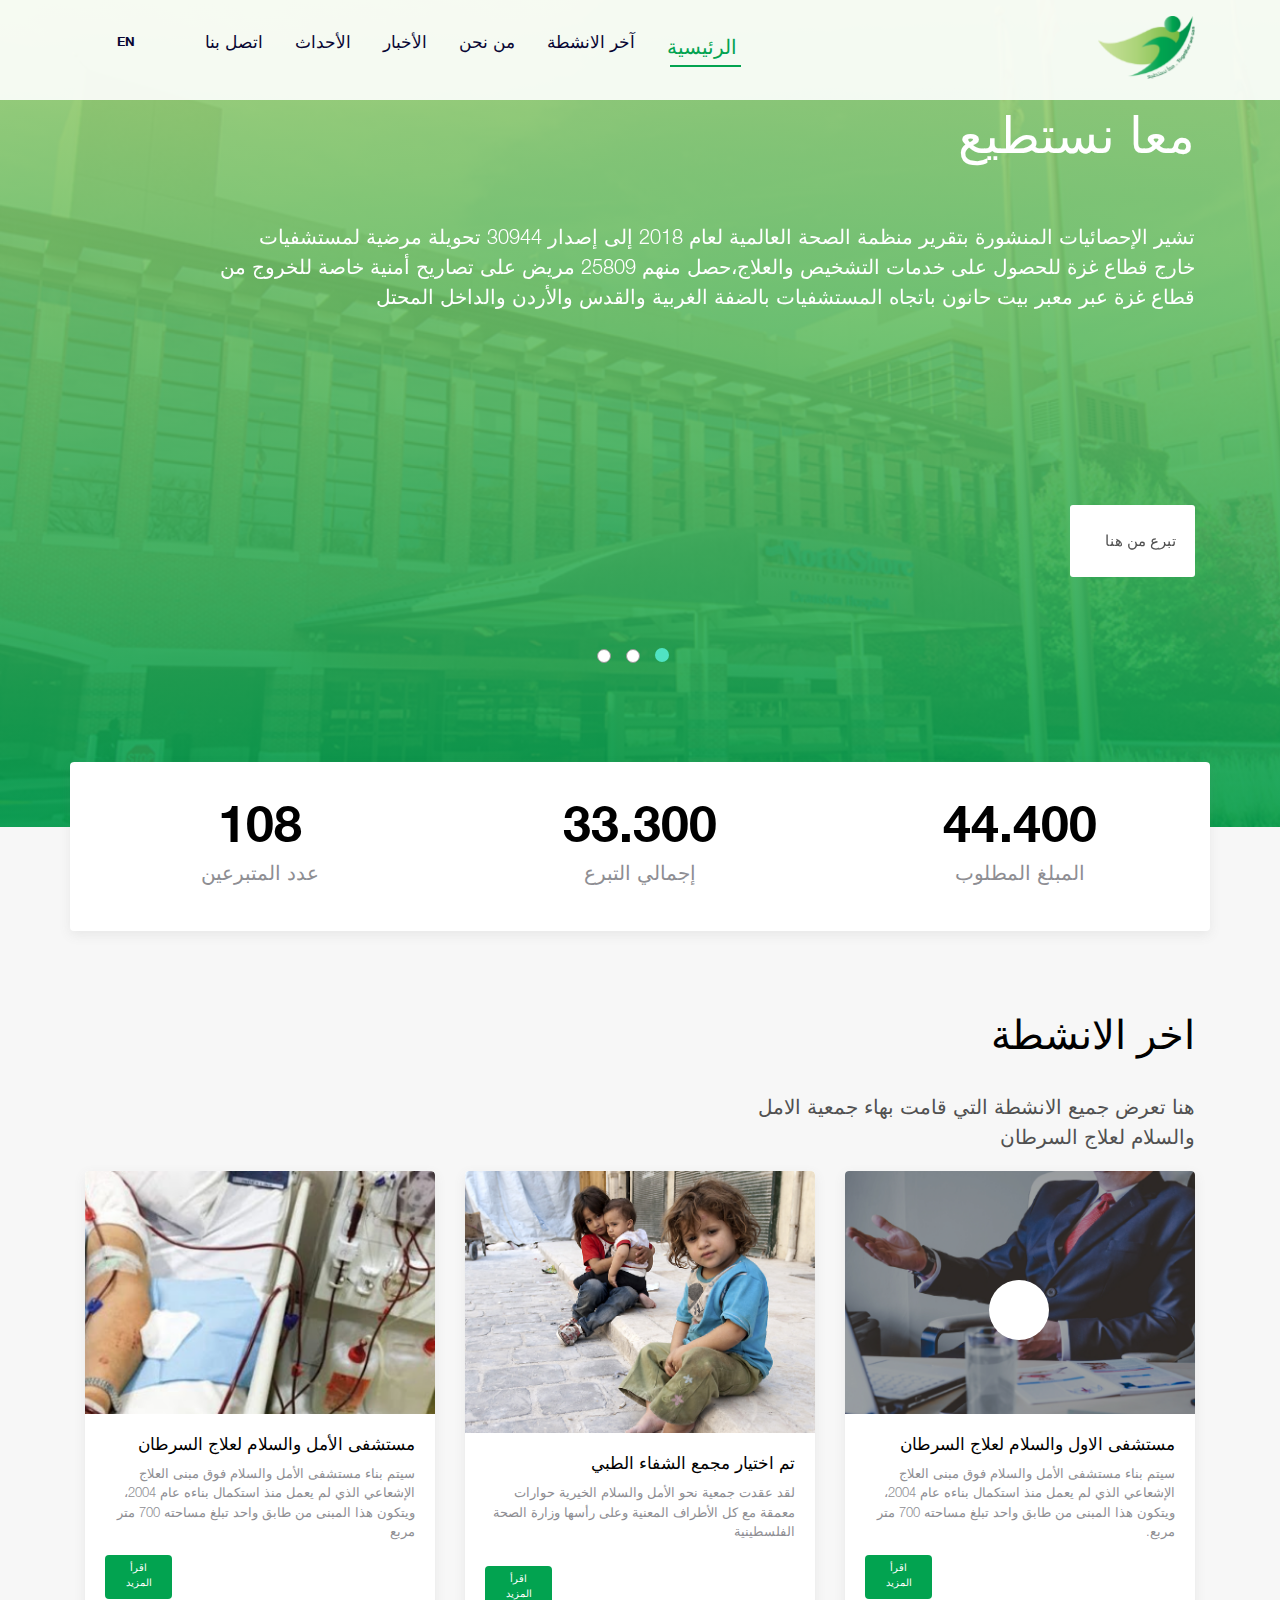
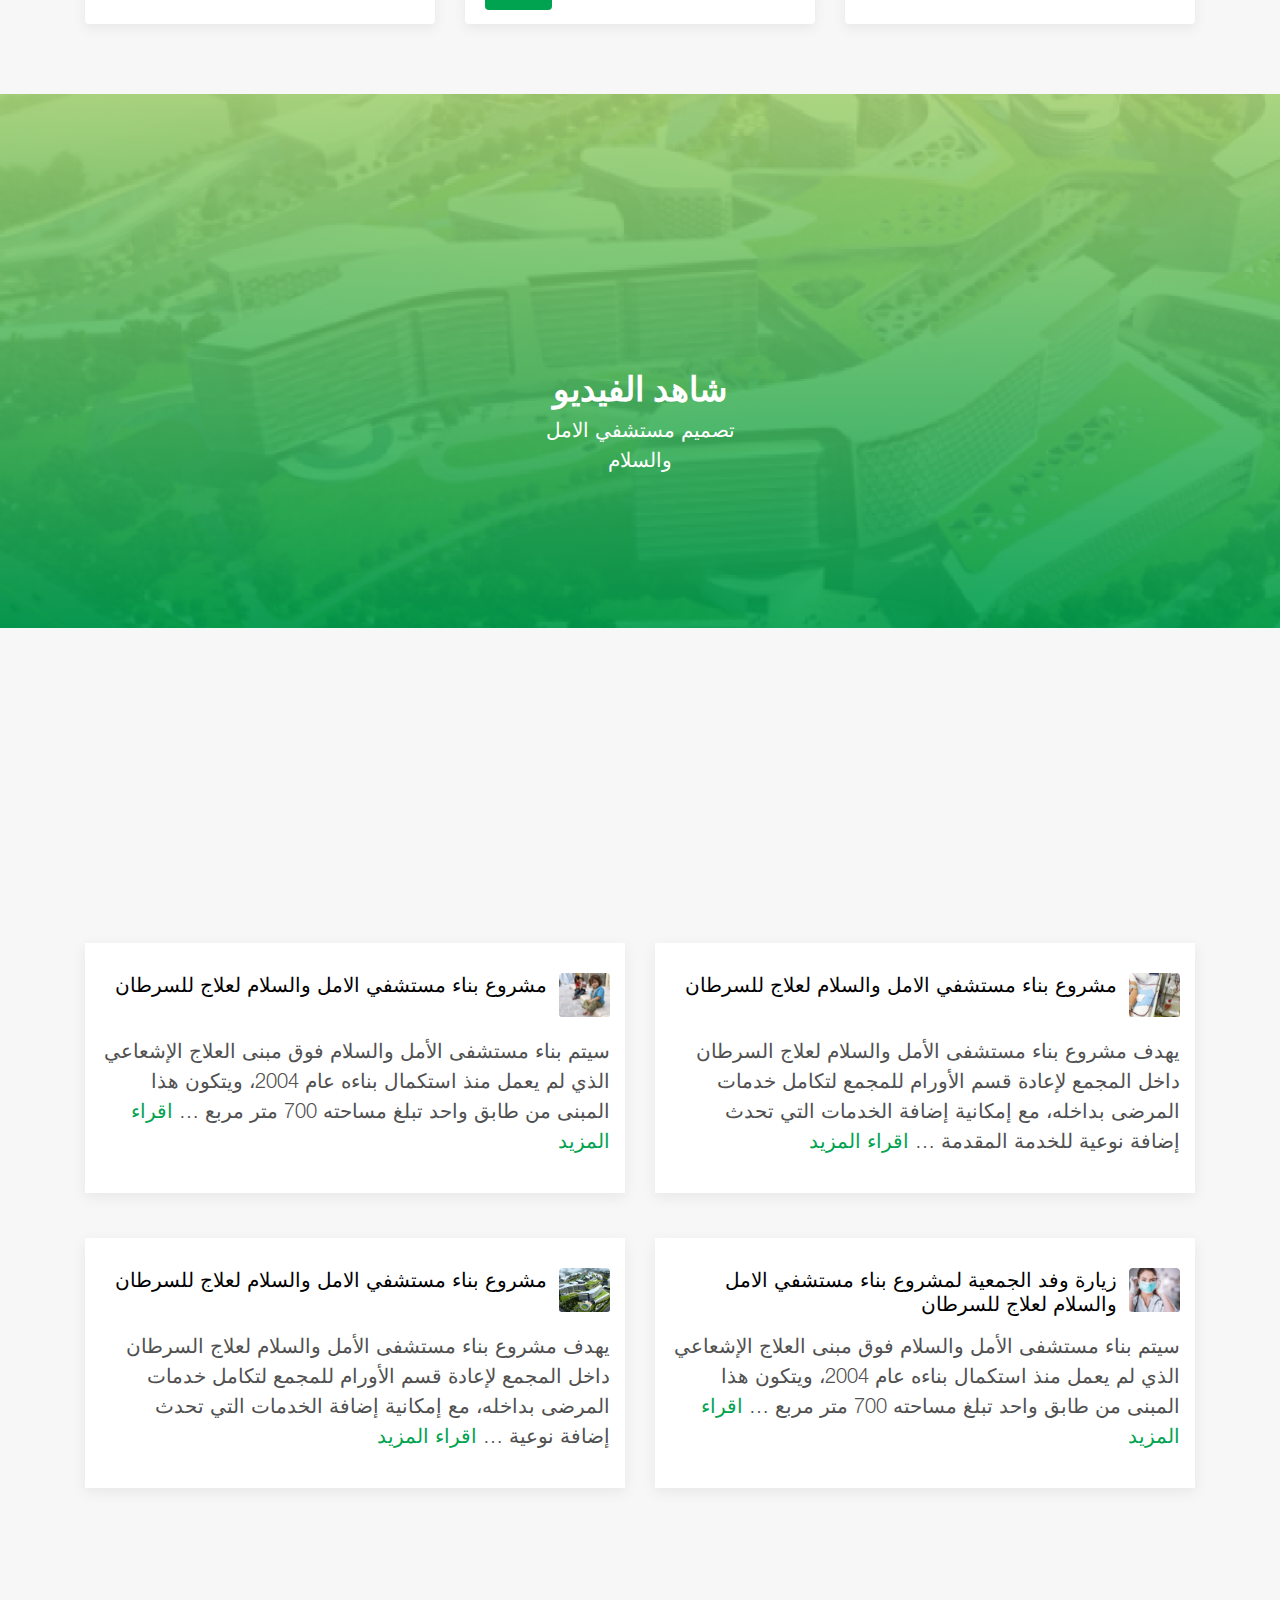
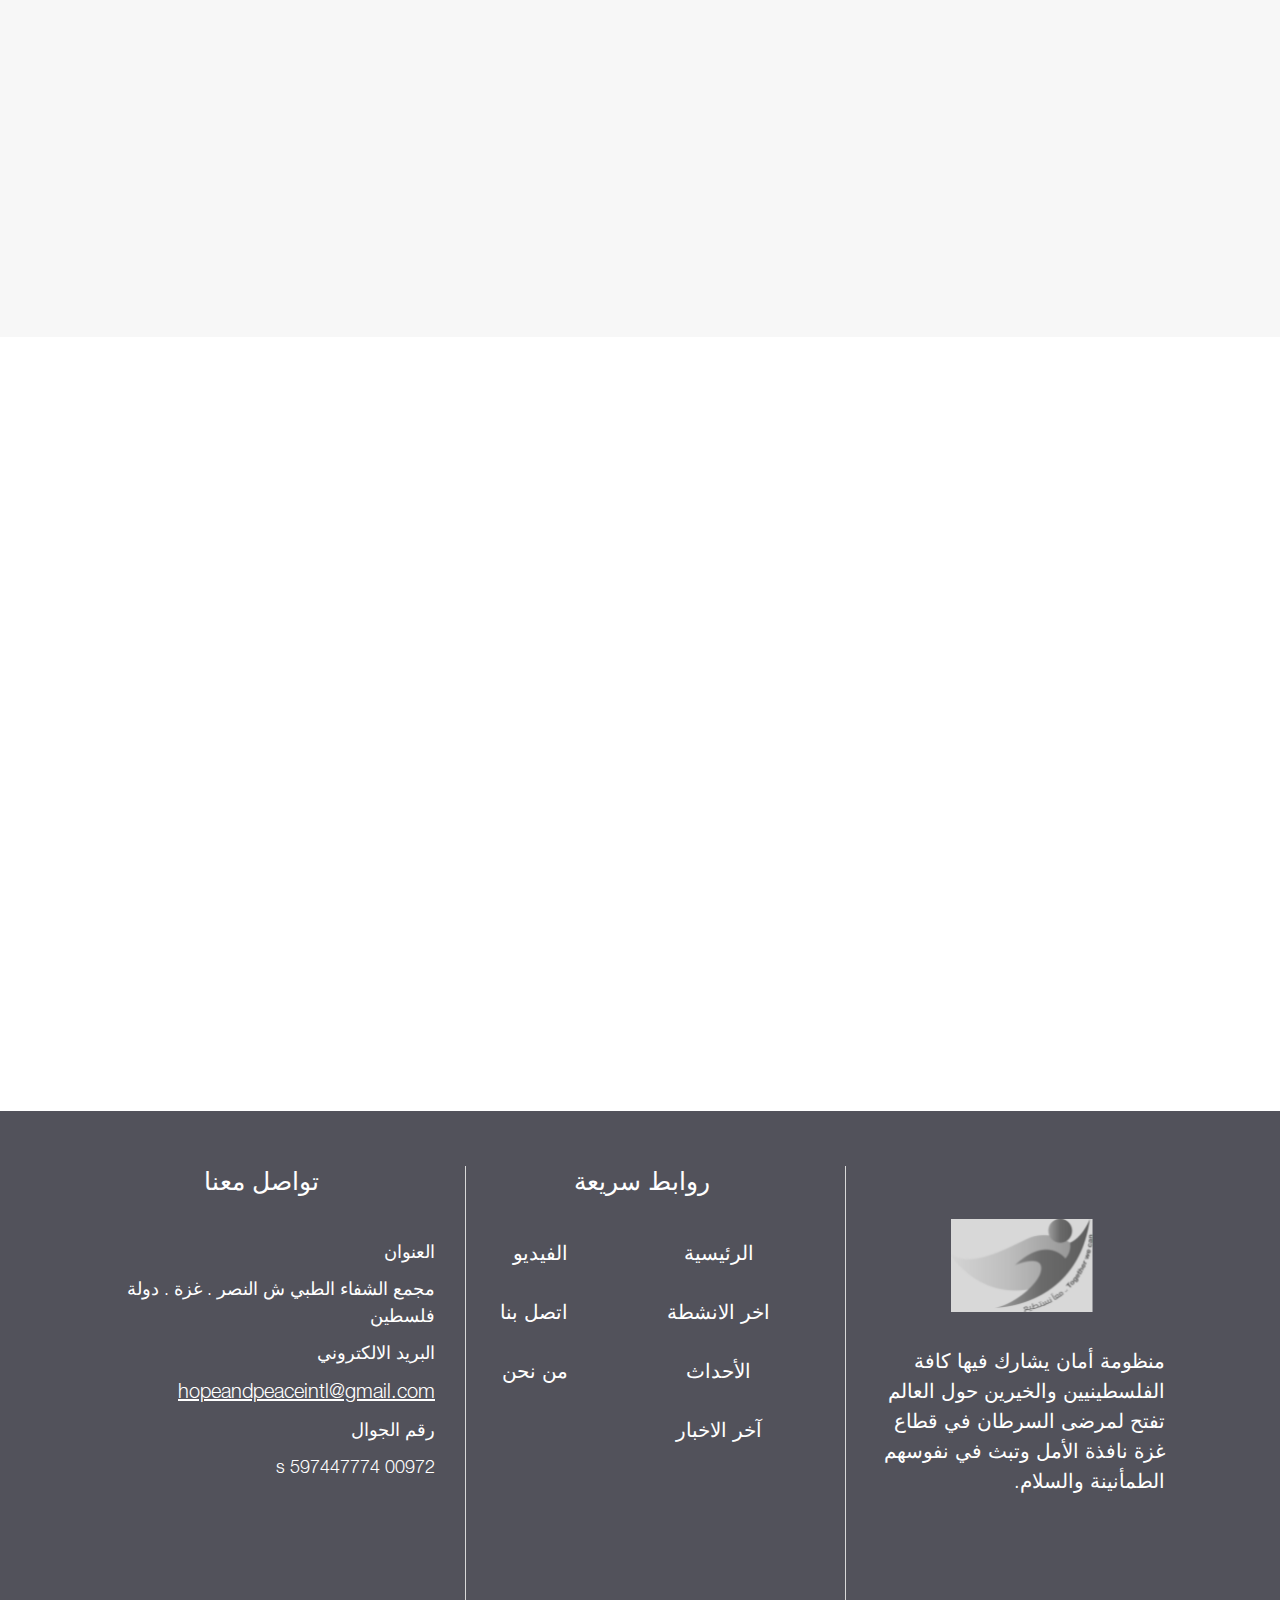
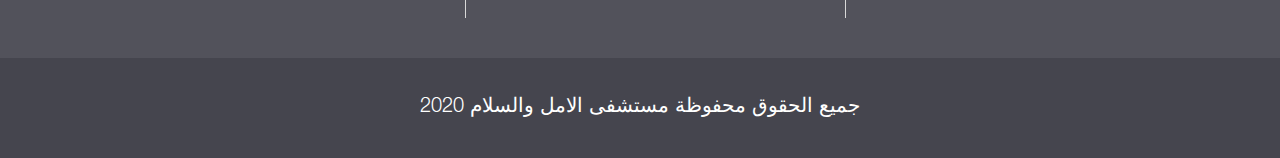
==== commit 53468d64: "Add files via upload" ====
--- a/index.html
+++ b/index.html
@@ -1,649 +1,649 @@
-<html>
-
-<head>
-  <meta charset="utf-8">
-  <meta name="viewport" content="width=device-width, initial-scale=1.0">
-  <meta name="description" content="">
-  <meta name="author" content="">
-  <title>مستشفى أورام السرطان </title>
-  <link href="assets/css/bootstrap.min.css" rel="stylesheet">
-  <link rel="stylesheet" href="https://use.fontawesome.com/releases/v5.5.0/css/all.css"
-    integrity="sha384-B4dIYHKNBt8Bc12p+WXckhzcICo0wtJAoU8YZTY5qE0Id1GSseTk6S+L3BlXeVIU" crossorigin="anonymous">
-  <link href='http://fonts.googleapis.com/css?family=Open+Sans:300,400,600,700' rel='stylesheet' type='text/css'>
-  <link rel="shortcut icon" href="assets/images/logo.png" sizes="150x50">
-  <link rel="stylesheet" href="assets/css/owl.carousel.min.css" type="text/css">
-  <link rel="stylesheet" href="assets/css/owl.carousel.css" type="text/css">
-  <link href="https://cdn.lineicons.com/1.0.1/LineIcons.min.css" rel="stylesheet">
-  <link href="assets/css/animation.css" rel="stylesheet">
-  <link href="assets/css/fancy.min.css" rel="stylesheet">
-
-  <link href="assets/css/style.css" rel="stylesheet">
-
-</head>
-
-<body>
-  <div class="overlay">
-  </div>
-  <header>
-    <div class="mobileNav d-lg-none d-md-block d-block clearfix">
-      <button class="navbar-toggler float-right" type="button" data-toggle="collapse" data-target="#navbarNav"
-        aria-controls="navbarNav" aria-expanded="false" aria-label="Toggle navigation">
-        <div class="mobileMenu"><i></i><i></i><i></i></div>
-      </button>
-      <div class="logo  mobileLogo float-left">
-        <a href="index.html"><img src="assets/images/logo.png" alt=""></a>
-      </div>
-      <nav class="navbar navbar-expand-lg clearfix d-md-block d-lg-none">
-
-        <div class="collapse navbar-collapse flex-row-reverse float-left" id="navbarNav">
-
-          <button type="button" class="close float-left" data-dismiss="collapse" aria-label="Close">
-            <span aria-hidden="true">&times;</span>
-          </button>
-          <ul class="navbar-nav navbar-center ">
-            <li class="nav-item">
-              <a class="nav-link active" href="index.html">الرئيسية </a>
-            </li>
-
-            <li class="nav-item">
-              <a class="nav-link" href="#Activity">آخر الانشطة</a>
-            </li>
-            <li class="nav-item">
-              <a class="nav-link" href="#video">من نحن</a>
-            </li>
-            <li class="nav-item">
-              <a class="nav-link" href="#News">الأخبار</a>
-            </li>
-            <li class="nav-item">
-              <a class="nav-link" href="#Events">الأحداث</a>
-            </li>
-            <li class="nav-item">
-              <a class="nav-link" href="#contact">اتصل بنا</a>
-            </li>
-          </ul>
-          <div class="loginLang">
-            <div class="lang">
-              <a class="langdrop dropdown-toggle" href="#" id="langDropDown" role="button" data-toggle="dropdown"
-                aria-haspopup="true" aria-expanded="false"><i class="fas fa-globe-americas"></i> EN </a>
-              <div class="dropdown-menu" aria-labelledby="langDropDown">
-                <a class="dropdown-item" href="#">عربي</a>
-              </div>
-            </div>
-          </div>
-        </div>
-      </nav>
-    </div>
-    <div class="container">
-      <div class="row ">
-        <div class="col-md-3">
-          <div class="logo float-right d-none d-md-none d-lg-block">
-            <a href="index.html"><img src="assets/images/logo.png" alt=""></a>
-          </div>
-        </div>
-        <div class="col-md-9">
-
-          <nav class="navbar navbar-expand-lg clearfix float-left" id="descktopMenu">
-            <div class="collapse navbar-collapse flex-row-reverse " id="navbarNav">
-              <ul class="navbar-nav navbar-center ">
-                <li class="nav-item">
-                  <a class="nav-link active" href="#hero">الرئيسية </a>
-                </li>
-
-                <li class="nav-item">
-                  <a class="nav-link" href="#Activity">آخر الانشطة</a>
-                </li>
-                <li class="nav-item">
-                  <a class="nav-link" href="#video">من نحن</a>
-                </li>
-                <li class="nav-item">
-                  <a class="nav-link" href="#News">الأخبار</a>
-                </li>
-                <li class="nav-item">
-                  <a class="nav-link" href="#Events">الأحداث</a>
-                </li>
-                <li class="nav-item">
-                  <a class="nav-link" href="#contact">اتصل بنا</a>
-                </li>
-                <li class="nav-item">
-                  <div class="lang">
-                    <a class="langdrop dropdown-toggle" href="#" id="langDropDown" role="button" data-toggle="dropdown"
-                      aria-haspopup="true" aria-expanded="false"><i class="fas fa-globe-americas"></i> EN </a>
-                    <div class="dropdown-menu" aria-labelledby="langDropDown">
-                      <a class="dropdown-item" href="#">عربي</a>
-                    </div>
-                  </div>
-                </li>
-              </ul>
-
-            </div>
-          </nav>
-        </div>
-      </div>
-    </div>
-  </header>
-  <section class="heroSec" id="hero">
-    <div class="container">
-      <div class="verticalSocial">
-        <ul>
-          <li>
-            <a href="#"><i class="fab fa-facebook-f"></i></a>
-          </li>
-          <li>
-            <a href="#"><i class="fab fa-twitter"></i></a>
-          </li>
-
-          <li>
-            <a href="#"><i class="fab fa-youtube"></i></a>
-          </li>
-          <li>
-            <a href="#"><i class="fab fa-instagram"></i></a>
-          </li>
-
-
-        </ul>
-      </div>
-      <div class="row">
-        <div class="col-md-12">
-          <div class="heroSlider owl-carousel ">
-            <div class="heroSlideItem">
-              <div class="heroText">
-                <h1>معا نستطيع</h1>
-                <p>تشير الإحصائيات المنشورة بتقرير منظمة الصحة العالمية لعام 2018 إلى إصدار 30944 تحويلة مرضية
-                  لمستشفيات<br>
-                  خارج قطاع غزة للحصول على خدمات التشخيص والعلاج،حصل منهم 25809 مريض على تصاريح أمنية خاصة للخروج من<br>
-                  قطاع غزة عبر معبر بيت حانون باتجاه المستشفيات بالضفة الغربية والقدس والأردن والداخل المحتل</p>
-                <a href="accounts.html" class="btn regBtn"> تبرع من هنا <i class="lni-arrow-left"></i></a>
-              </div>
-            </div>
-
-            <div class="heroSlideItem">
-              <div class="heroText">
-                <h1>معا نستطيع</h1>
-                <p>تشير الإحصائيات المنشورة بتقرير منظمة الصحة العالمية لعام 2018 إلى إصدار 30944 تحويلة مرضية
-                  لمستشفيات<br>
-                  خارج قطاع غزة للحصول على خدمات التشخيص والعلاج،حصل منهم 25809 مريض على تصاريح أمنية خاصة للخروج من<br>
-                  قطاع غزة عبر معبر بيت حانون باتجاه المستشفيات بالضفة الغربية والقدس والأردن والداخل المحتل</p>
-                <a href="accounts.html" class="btn regBtn"> تبرع من هنا <i class="lni-arrow-left"></i></a>
-              </div>
-            </div>
-            <div class="heroSlideItem">
-              <div class="heroText">
-                <h1>معا نستطيع</h1>
-                <p>تشير الإحصائيات المنشورة بتقرير منظمة الصحة العالمية لعام 2018 إلى إصدار 30944 تحويلة مرضية
-                  لمستشفيات<br>
-                  خارج قطاع غزة للحصول على خدمات التشخيص والعلاج،حصل منهم 25809 مريض على تصاريح أمنية خاصة للخروج من<br>
-                  قطاع غزة عبر معبر بيت حانون باتجاه المستشفيات بالضفة الغربية والقدس والأردن والداخل المحتل</p>
-                <a href="accounts.html" class="btn regBtn"> تبرع من هنا <i class="lni-arrow-left"></i></a>
-              </div>
-            </div>
-          </div>
-        </div>
-
-      </div>
-    </div>
-  </section>
-  <section id="countSec">
-    <div class="container">
-      <div class="row">
-        <div class="col-md-4 text-center"><span class="counterNum">120.000</span>
-          <p>المبلغ المطلوب</p>
-
-        </div>
-        <div class="col-md-4 text-center"><span class="counterNum">90.000</span>
-          <p> إجمالي التبرع</p>
-        </div>
-        <div class="col-md-4 text-center"><span class="counterNum">294</span>
-          <p> عدد المتبرعين</p>
-
-        </div>
-      </div>
-    </div>
-
-  </section>
-  <section id="Activity">
-    <div class="container">
-      <div class="row">
-        <div class="col-md-12">
-          <div class="sectionTitle">
-            <h2 class="title">اخر الانشطة</h2>
-            <p class="titleDetails">
-              هنا تعرض جميع الانشطة التي قامت بهاء جمعية الامل<br>
-              والسلام لعلاج السرطان
-            </p>
-          </div>
-        </div>
-        <div class="col-md-4">
-          <div class="card ActivityCard">
-            <div class="cardImg overlayCard">
-              <span class="videoPlay">
-                <a class="image_thumbs image_thumb" data-fancybox-type="iframe" rel="image_thumba"
-                  href="https://www.youtube.com/embed/b2Vl9RAR5Xg">
-                  <i class="lni-play"></i></a></span>
-              <img class="card-img-top" src="assets/images/activity/1.png" alt="Card image cap">
-            </div>
-            <div class="card-body">
-              <h5 class="card-title">مستشفى الاول والسلام لعلاج السرطان</h5>
-              <p class="card-text">سيتم بناء مستشفى الأمل والسلام فوق مبنى العلاج الإشعاعي الذي لم يعمل منذ استكمال
-                بناءه عام 2004، ويتكون هذا المبنى من طابق واحد تبلغ مساحته 700 متر مربع.</p>
-              <a href="#" class="btn readMoreBtn">اقرأ المزيد</a>
-            </div>
-          </div>
-        </div>
-        <div class="col-md-4">
-          <div class="card ActivityCard">
-            <div class="cardImg"> <img class="card-img-top" src="assets/images/activity/2.png" alt="Card image cap">
-            </div>
-            <div class="card-body">
-              <h5 class="card-title"> تم اختيار مجمع الشفاء الطبي</h5>
-              <p class="card-text">لقد عقدت جمعية نحو الأمل والسلام الخيرية حوارات
-                معمقة مع كل الأطراف المعنية وعلى رأسها وزارة الصحة الفلسطينية</p>
-              <a href="#" class="btn readMoreBtn">اقرأ المزيد</a>
-            </div>
-          </div>
-        </div>
-        <div class="col-md-4">
-          <div class="card ActivityCard">
-            <div class="cardImg"><img class="card-img-top" src="assets/images/activity/3.png" alt="Card image cap">
-            </div>
-            <div class="card-body">
-              <h5 class="card-title"> مستشفى الأمل والسلام لعلاج السرطان </h5>
-              <p class="card-text">سيتم بناء مستشفى الأمل والسلام فوق مبنى العلاج الإشعاعي الذي لم يعمل منذ استكمال
-                بناءه عام 2004، ويتكون هذا المبنى من طابق واحد تبلغ مساحته 700 متر مربع</p>
-              <a href="#" class="btn readMoreBtn">اقرأ المزيد</a>
-            </div>
-          </div>
-        </div>
-      </div>
-    </div>
-  </section>
-  <section id="video">
-    <div class="container">
-      <div class="row justify-content-center">
-
-        <div class=" col-lg-3 col-md-6 text-center">
-
-          <div class="border-1 zoomIn wow" style="animation-delay:.2s; animation-duration: 1s;">
-            <div class="border-2">
-
-              <span class="showVideo">
-                <a class="image_thumbs image_thumb" data-fancybox-type="iframe" rel="image_thumba"
-                  href="https://www.youtube.com/embed/b2Vl9RAR5Xg">
-                  <i class="lni-play"></i></a></span>
-            </div>
-
-          </div>
-          <h5 class="textVideo " style="animation-delay:.4s; animation-duration: 1s;">شاهد الفيديو</h5>
-          <span class="videoDetails " style="animation-delay:.6s; animation-duration: 1s;"> تصميم مستشفي الامل والسلام
-          </span>
-        </div>
-      </div>
-    </div>
-  </section>
-  <section id="News">
-
-    <div class="container">
-      <div class="row ">
-        <div class="col-md-7">
-          <div class="sectionTitle text-right">
-            <h4 class="title wow rotateIn" style="animation-delay:.2s; animation-duration: 1s;"> اخر الاخبار</h4>
-            <p class="titleDetails bounceInLeft wow" style="animation-delay:.4s; animation-duration: 1s;">اخر الاخبار
-              التي تخص بناء مستشفي الامل
-              والسلام لعلاج مرضي السرطان</p>
-          </div>
-        </div>
-        <div class="col-lg-6 col-md-12">
-          <div class="newsSection" style="animation-delay:.6s; animation-duration: 1s;">
-            <div class="newsHeader clearfix">
-              <div class="newsImg float-right">
-                <img src="assets/images/news/1.png" alt="">
-              </div>
-              <h4 class="newsTitle float-right"><a href="#">مشروع بناء مستشفي الامل والسلام لعلاج للسرطان</a></h4>
-            </div>
-            <p class="newsDesc">يهدف مشروع بناء مستشفى الأمل والسلام لعلاج السرطان داخل المجمع لإعادة قسم الأورام للمجمع
-              لتكامل خدمات المرضى بداخله، مع إمكانية إضافة الخدمات التي تحدث إضافة نوعية
-              للخدمة المقدمة … <a href="#" class="newsLink">
-                اقراء المزيد
-              </a>
-            </p>
-
-          </div>
-        </div>
-        <div class="col-lg-6 col-md-12">
-          <div class="newsSection " style="animation-delay:.8s; animation-duration: 1s;">
-            <div class="newsHeader clearfix">
-              <div class="newsImg float-right">
-                <img src="assets/images/news/2.png" alt="">
-              </div>
-              <h4 class="newsTitle float-right"><a href="#">مشروع بناء مستشفي الامل والسلام لعلاج للسرطان</a></h4>
-            </div>
-            <p class="newsDesc">
-              سيتم بناء مستشفى الأمل والسلام فوق مبنى العلاج الإشعاعي الذي لم يعمل منذ استكمال بناءه عام 2004، ويتكون
-              هذا المبنى من طابق واحد تبلغ مساحته 700 متر مربع … <a href="#" class="newsLink">
-                اقراء المزيد
-              </a>
-            </p>
-
-          </div>
-        </div>
-        <div class="col-lg-6 col-md-12">
-          <div class="newsSection " style="animation-delay:1s; animation-duration: 1s;">
-            <div class="newsHeader clearfix">
-              <div class="newsImg float-right">
-                <img src="assets/images/news/3.png" alt="">
-              </div>
-              <h4 class="newsTitle float-right"><a href="#">زيارة وفد الجمعية لمشروع بناء مستشفي الامل والسلام لعلاج
-                  للسرطان</a></h4>
-            </div>
-            <p class="newsDesc">
-              سيتم بناء مستشفى الأمل والسلام فوق مبنى العلاج الإشعاعي الذي لم يعمل منذ استكمال بناءه عام 2004، ويتكون
-              هذا المبنى من طابق واحد تبلغ مساحته 700 متر مربع … <a href="#" class="newsLink">
-                اقراء المزيد
-              </a>
-            </p>
-
-          </div>
-        </div>
-        <div class="col-lg-6 col-md-12">
-          <div class="newsSection" style="animation-delay:1s; animation-duration: 1s;">
-
-            <div class="newsHeader clearfix">
-              <div class="newsImg float-right">
-                <img src="assets/images/news/4.png" alt="">
-              </div>
-              <h4 class="newsTitle float-right"><a href="#">مشروع بناء مستشفي الامل والسلام لعلاج للسرطان</a></h4>
-            </div>
-            <p class="newsDesc">
-              يهدف مشروع بناء مستشفى الأمل والسلام لعلاج السرطان داخل المجمع لإعادة قسم الأورام للمجمع لتكامل خدمات
-              المرضى بداخله، مع إمكانية إضافة الخدمات التي تحدث إضافة نوعية
-              … <a href="#" class="newsLink">
-                اقراء المزيد
-              </a>
-            </p>
-
-          </div>
-        </div>
-      </div>
-    </div>
-  </section>
-
-  <section id="Events">
-    <div class="container">
-      <div class="row ">
-        <div class="col-md-7">
-          <div class="sectionTitle" style="margin-bottom: 50px;">
-            <h4 class="title wow rotateIn" style="animation-delay:.2s; animation-duration: 1s;"> الأحداث</h4>
-            <p class="titleDetails bounceInright wow" style="animation-delay:.4s; animation-duration: 1s;"> هنا يتم عرض
-              الاحداث المختصة في انشاء مستشفي
-              الامل والسلام لعلاج مرضي السرطان</p>
-          </div>
-        </div>
-        <div class="col-md-12">
-          <div class="EventsSlider  owl-carousel ">
-            <div class="eventsSliderItem overlayCard">
-              <span class="videoPlay">
-                <a class="image_thumbs image_thumb" data-fancybox-type="iframe" rel="image_thumba"
-                  href="https://www.youtube.com/embed/b2Vl9RAR5Xg">
-                  <i class="lni-play"></i></a></span>
-              <img src="assets/images/events/1.png" alt="">
-            </div>
-            <div class="eventsSliderItem">
-              <img src="assets/images/events/2.png" alt="">
-            </div>
-            <div class="eventsSliderItem">
-              <span class="videoPlay">
-                <a class="image_thumbs image_thumb" data-fancybox-type="iframe" rel="image_thumba"
-                  href="https://www.youtube.com/embed/b2Vl9RAR5Xg">
-                  <i class="lni-play"></i></a></span>
-              <img src="assets/images/events/3.png" alt="">
-            </div>
-
-          </div>
-        </div>
-      </div>
-    </div>
-  </section>
-
-  <section id="contact">
-    <div class="container">
-      <div class="row">
-        <div class="col-md-6">
-          <div class="contactSec wow flipInY">
-            <h3 class="" style="animation-delay:.2s; animation-duration: 1s;">اتصل بنا </h3>
-            <p class="" style="animation-delay:.4s; animation-duration: 1s;">تسعى الحملة الأهلية لإنقاذ مرضى السرطان في
-              قطاع غزة إلى بناء منظومة قادرة على توفير سبل العلاج اللازم لمرضى السرطان داخل قطاع غزة، عبر بناء شبكة من
-              العلاقات مع الفلسطينيين
-              والخيرين حول العالم.</p>
-
-          </div>
-        </div>
-        <div class="col-md-6">
-          <div class="contactForm">
-            <form>
-              <div class="form-group">
-                <input type="text" class="form-control wow flipInX" style="animation-delay:.2s; animation-duration: 1s;"
-                  placeholder="الاسم">
-                <input type="email" class="form-control wow flipInX"
-                  style="animation-delay:.4s; animation-duration: 1s;" placeholder="البريد الالكتروني">
-              </div>
-
-              <div class="form-group">
-                <input type="text" class="form-control wow flipInX" style="animation-delay:.6s; animation-duration: 1s;"
-                  placeholder="العنوان ">
-                <input type="text" class="form-control wow flipInX" style="animation-delay:.8s; animation-duration: 1s;"
-                  placeholder="رقم الجوال ">
-              </div>
-              <div class="form-group">
-                <textarea type="text" class="form-control textareaForm wow flipInX"
-                  style="animation-delay:1s; animation-duration: 1s;">اكتب رسالتك هنا</textarea>
-              </div>
-              <button type="submit" class="send wow zoomIn" style="animation-delay:1.2s; animation-duration: 1s;">
-                أرسل</button>
-            </form>
-          </div>
-        </div>
-      </div>
-    </div>
-  </section>
-
-  <footer>
-
-    <div class="container">
-      <div class="row">
-        <div class="col-lg-4 col-md-6 clearfix">
-          <div class="footerSec ">
-            <div class="footerLogo">
-              <img src="assets/images/logoFooter.png" alt="">
-            </div>
-            <p>
-              منظومة أمان يشارك فيها كافة الفلسطينيين والخيرين حول العالم تفتح لمرضى السرطان في قطاع غزة نافذة الأمل
-              وتبث في نفوسهم الطمأنينة والسلام.
-            </p>
-          </div>
-          <div class="vl">
-          </div>
-
-        </div>
-        <div class="col-lg-4 col-md-6 ">
-          <div class="footerSec">
-            <h4> روابط سريعة</h4>
-            <ul class="footerList links text-center">
-              <li>
-                <a href="index.html"> الرئيسية</a>
-              </li>
-              <li>
-                <a href="#Activity"> اخر الانشطة</a>
-              </li>
-              <li>
-                <a href="#Events"> الأحداث</a>
-              </li>
-              <li>
-                <a href="#News"> آخر الاخبار</a>
-              </li>
-            </ul>
-            <ul class="footerList">
-              <li>
-                <a href="#video"> الفيديو</a>
-              </li>
-              <li>
-                <a href="#contact"> اتصل بنا</a>
-              </li>
-              <li>
-                <a href="#video"> من نحن</a>
-              </li>
-              <li> <a href="#"> <br></a></li>
-            </ul>
-          </div>
-          <div class="vl">
-          </div>
-        </div>
-        <div class="col-lg-4 col-md-6 clearfix">
-          <div class="footerSec lastlist">
-            <h4> تواصل معنا </h4>
-            <ul class="footerList footerContact">
-              <li>
-                العنوان
-              </li>
-              <li>
-                مجمع الشفاء الطبي ش النصر . غزة . دولة
-                فلسطين
-              </li>
-              <li>
-                البريد الالكتروني
-              </li>
-              <li>
-                <a href="#" class="emailLink"> hopeandpeaceintl@gmail.com
-                </a>
-              </li>
-              <li>رقم الجوال</li>
-              <li>
-                00972 597447774 s
-              </li>
-
-            </ul>
-
-          </div>
-          <ul class="footerSocial">
-            <li>
-              <a href="#"><i class="fab fa-facebook-f"></i></a>
-            </li>
-            <li>
-              <a href="#"><i class="fab fa-twitter"></i></a>
-            </li>
-
-            <li>
-              <a href="#"><i class="fab fa-youtube"></i></a>
-            </li>
-            <li>
-              <a href="#"><i class="fab fa-instagram"></i></a>
-            </li>
-
-          </ul>
-        </div>
-
-      </div>
-
-    </div>
-    <!--    <div class="up">
-      <a href="#heroSection"><i class="fas fa-chevron-up"></i></a>
-    </div>-->
-    <div class="copyRight text-center">
-      جميع الحقوق محفوظة مستشفى الامل والسلام 2020
-    </div>
-  </footer>
-  <script type="text/javascript" src="assets/js/jquery.js"></script>
-  <script type="text/javascript" src="assets/js/jquery.fancybox.js"></script>
-  <script>
-    $(".image_thumb").fancybox({
-      openEffect: 'elastic',
-      closeEffect: 'elastic',
-      helpers: {
-        overlay: {
-          locked: false
-        }
-      }
-    });
-  </script>
-  
-    <script type="text/javascript" src="assets/js/jquery.fancybox.js"></script>
-    <script>
-      $(".image_thumb").fancybox({
-        openEffect: 'elastic',
-        closeEffect: 'elastic',
-        helpers: {
-          overlay: {
-            locked: false
-          },
-          topRatio    : 0,
-        }
-      });
-    </script>
-  
-  <script type="text/javascript" src="assets/js/froogaloop2.min.js"></script>
-  <script type="text/javascript" src="assets/js/html5lightbox.js"></script>
-  <script src="assets/js/waypoints-min.js"></script>
-  <script type="text/javascript" src="assets/js/countUp.js"></script>
-  <script type="text/javascript" src="assets/js/jquery3.3.1.js"></script>
-  <script src="https://cdnjs.cloudflare.com/ajax/libs/popper.js/1.14.7/umd/popper.min.js"
-    integrity="sha384-UO2eT0CpHqdSJQ6hJty5KVphtPhzWj9WO1clHTMGa3JDZwrnQq4sF86dIHNDz0W1"
-    crossorigin="anonymous"></script>
-  <script type="text/javascript" src="assets/js/bootstrap.min.js"></script>
-  <script src="assets/js/owl.carousel.js"></script>
-  <script type="text/javascript" src="assets/js/wow.js"></script>
-
-
-  <script type="text/javascript" src="assets/js/main.js"></script>
-
-
-  <!--
-    <script>
-
-
-    var playButton = $(".playVideo");
-    var player;
-
-
-    // create the global player from the specific iframe (#video)
-
-
-    playButton.click(function () {
-
-
-      if (typeof (YT) == 'undefined' || typeof (YT.Player) == 'undefined') {
-
-        var tag = document.createElement('script');
-        tag.src = "//www.youtube.com/player_api";
-        var firstScriptTag = document.getElementsByTagName('script')[0];
-
-        firstScriptTag.parentNode.insertBefore(player, firstScriptTag);
-        window.onYouTubePlayerAPIReady = function () {
-          onYouTubePlayer();
-        }
-      }
-        function onYouTubePlayer() {
-          player = new YT.Player('video', {
-            events: {
-              // call this function when player is ready to use
-              'onReady': onPlayerReady
-            }
-          });
-        }
-
-
-        var play_pause_status = "pause";
-        if (play_pause_status == "pause") {
-          // Play the video
-          player.playVideo();
-          play_pause_status = "play";
-          // Update the button text to 'Pause'
-          playButton.css("display", "none");
-        }
-      });
-      
-
-  </script>
--->
-
-
-</body>
-
+<html>
+
+<head>
+  <meta charset="utf-8">
+  <meta name="viewport" content="width=device-width, initial-scale=1.0">
+  <meta name="description" content="">
+  <meta name="author" content="">
+  <title>مستشفى أورام السرطان </title>
+  <link href="assets/css/bootstrap.min.css" rel="stylesheet">
+  <link rel="stylesheet" href="https://use.fontawesome.com/releases/v5.5.0/css/all.css"
+    integrity="sha384-B4dIYHKNBt8Bc12p+WXckhzcICo0wtJAoU8YZTY5qE0Id1GSseTk6S+L3BlXeVIU" crossorigin="anonymous">
+  <link href='http://fonts.googleapis.com/css?family=Open+Sans:300,400,600,700' rel='stylesheet' type='text/css'>
+  <link rel="shortcut icon" href="assets/images/logo.png" sizes="150x50">
+  <link rel="stylesheet" href="assets/css/owl.carousel.min.css" type="text/css">
+  <link rel="stylesheet" href="assets/css/owl.carousel.css" type="text/css">
+  <link href="https://cdn.lineicons.com/1.0.1/LineIcons.min.css" rel="stylesheet">
+  <link href="assets/css/animation.css" rel="stylesheet">
+  <link href="assets/css/fancy.min.css" rel="stylesheet">
+
+  <link href="assets/css/style.css" rel="stylesheet">
+
+</head>
+
+<body>
+  <div class="overlay">
+  </div>
+  <header>
+    <div class="mobileNav d-lg-none d-md-block d-block clearfix">
+      <button class="navbar-toggler float-right" type="button" data-toggle="collapse" data-target="#navbarNav"
+        aria-controls="navbarNav" aria-expanded="false" aria-label="Toggle navigation">
+        <div class="mobileMenu"><i></i><i></i><i></i></div>
+      </button>
+      <div class="logo  mobileLogo float-left">
+        <a href="index.html"><img src="assets/images/logo.png" alt=""></a>
+      </div>
+      <nav class="navbar navbar-expand-lg clearfix d-md-block d-lg-none">
+
+        <div class="collapse navbar-collapse flex-row-reverse float-left" id="navbarNav">
+
+          <button type="button" class="close float-left" data-dismiss="collapse" aria-label="Close">
+            <span aria-hidden="true">&times;</span>
+          </button>
+          <ul class="navbar-nav navbar-center ">
+            <li class="nav-item">
+              <a class="nav-link active" href="index.html">الرئيسية </a>
+            </li>
+
+            <li class="nav-item">
+              <a class="nav-link" href="#Activity">آخر الانشطة</a>
+            </li>
+            <li class="nav-item">
+              <a class="nav-link" href="#video">من نحن</a>
+            </li>
+            <li class="nav-item">
+              <a class="nav-link" href="#News">الأخبار</a>
+            </li>
+            <li class="nav-item">
+              <a class="nav-link" href="#Events">الأحداث</a>
+            </li>
+            <li class="nav-item">
+              <a class="nav-link" href="#contact">اتصل بنا</a>
+            </li>
+          </ul>
+          <div class="loginLang">
+            <div class="lang">
+              <a class="langdrop dropdown-toggle" href="#" id="langDropDown" role="button" data-toggle="dropdown"
+                aria-haspopup="true" aria-expanded="false"><i class="fas fa-globe-americas"></i> EN </a>
+              <div class="dropdown-menu" aria-labelledby="langDropDown">
+                <a class="dropdown-item" href="#">عربي</a>
+              </div>
+            </div>
+          </div>
+        </div>
+      </nav>
+    </div>
+    <div class="container">
+      <div class="row ">
+        <div class="col-md-3">
+          <div class="logo float-right d-none d-md-none d-lg-block">
+            <a href="index.html"><img src="assets/images/logo.png" alt=""></a>
+          </div>
+        </div>
+        <div class="col-md-9">
+
+          <nav class="navbar navbar-expand-lg clearfix float-left" id="descktopMenu">
+            <div class="collapse navbar-collapse flex-row-reverse " id="navbarNav">
+              <ul class="navbar-nav navbar-center ">
+                <li class="nav-item">
+                  <a class="nav-link active" href="#hero">الرئيسية </a>
+                </li>
+
+                <li class="nav-item">
+                  <a class="nav-link" href="#Activity">آخر الانشطة</a>
+                </li>
+                <li class="nav-item">
+                  <a class="nav-link" href="#video">من نحن</a>
+                </li>
+                <li class="nav-item">
+                  <a class="nav-link" href="#News">الأخبار</a>
+                </li>
+                <li class="nav-item">
+                  <a class="nav-link" href="#Events">الأحداث</a>
+                </li>
+                <li class="nav-item">
+                  <a class="nav-link" href="#contact">اتصل بنا</a>
+                </li>
+                <li class="nav-item">
+                  <div class="lang">
+                    <a class="langdrop dropdown-toggle" href="#" id="langDropDown" role="button" data-toggle="dropdown"
+                      aria-haspopup="true" aria-expanded="false"><i class="fas fa-globe-americas"></i> EN </a>
+                    <div class="dropdown-menu" aria-labelledby="langDropDown">
+                      <a class="dropdown-item" href="#">عربي</a>
+                    </div>
+                  </div>
+                </li>
+              </ul>
+
+            </div>
+          </nav>
+        </div>
+      </div>
+    </div>
+  </header>
+  <section class="heroSec" id="hero">
+    <div class="container">
+      <div class="verticalSocial">
+        <ul>
+          <li>
+            <a href="#"><i class="fab fa-facebook-f"></i></a>
+          </li>
+          <li>
+            <a href="#"><i class="fab fa-twitter"></i></a>
+          </li>
+
+          <li>
+            <a href="#"><i class="fab fa-youtube"></i></a>
+          </li>
+          <li>
+            <a href="#"><i class="fab fa-instagram"></i></a>
+          </li>
+
+
+        </ul>
+      </div>
+      <div class="row">
+        <div class="col-md-12">
+          <div class="heroSlider owl-carousel ">
+            <div class="heroSlideItem">
+              <div class="heroText">
+                <h1>معا نستطيع</h1>
+                <p>تشير الإحصائيات المنشورة بتقرير منظمة الصحة العالمية لعام 2018 إلى إصدار 30944 تحويلة مرضية
+                  لمستشفيات<br>
+                  خارج قطاع غزة للحصول على خدمات التشخيص والعلاج،حصل منهم 25809 مريض على تصاريح أمنية خاصة للخروج من<br>
+                  قطاع غزة عبر معبر بيت حانون باتجاه المستشفيات بالضفة الغربية والقدس والأردن والداخل المحتل</p>
+                <a href="accounts.html" class="btn regBtn"> تبرع من هنا <i class="lni-arrow-left"></i></a>
+              </div>
+            </div>
+
+            <div class="heroSlideItem">
+              <div class="heroText">
+                <h1>معا نستطيع</h1>
+                <p>تشير الإحصائيات المنشورة بتقرير منظمة الصحة العالمية لعام 2018 إلى إصدار 30944 تحويلة مرضية
+                  لمستشفيات<br>
+                  خارج قطاع غزة للحصول على خدمات التشخيص والعلاج،حصل منهم 25809 مريض على تصاريح أمنية خاصة للخروج من<br>
+                  قطاع غزة عبر معبر بيت حانون باتجاه المستشفيات بالضفة الغربية والقدس والأردن والداخل المحتل</p>
+                <a href="accounts.html" class="btn regBtn"> تبرع من هنا <i class="lni-arrow-left"></i></a>
+              </div>
+            </div>
+            <div class="heroSlideItem">
+              <div class="heroText">
+                <h1>معا نستطيع</h1>
+                <p>تشير الإحصائيات المنشورة بتقرير منظمة الصحة العالمية لعام 2018 إلى إصدار 30944 تحويلة مرضية
+                  لمستشفيات<br>
+                  خارج قطاع غزة للحصول على خدمات التشخيص والعلاج،حصل منهم 25809 مريض على تصاريح أمنية خاصة للخروج من<br>
+                  قطاع غزة عبر معبر بيت حانون باتجاه المستشفيات بالضفة الغربية والقدس والأردن والداخل المحتل</p>
+                <a href="accounts.html" class="btn regBtn"> تبرع من هنا <i class="lni-arrow-left"></i></a>
+              </div>
+            </div>
+          </div>
+        </div>
+
+      </div>
+    </div>
+  </section>
+  <section id="countSec">
+    <div class="container">
+      <div class="row">
+        <div class="col-md-4 text-center"><span class="counterNum">120.000</span>
+          <p>المبلغ المطلوب</p>
+
+        </div>
+        <div class="col-md-4 text-center"><span class="counterNum">90.000</span>
+          <p> إجمالي التبرع</p>
+        </div>
+        <div class="col-md-4 text-center"><span class="counterNum">294</span>
+          <p> عدد المتبرعين</p>
+
+        </div>
+      </div>
+    </div>
+
+  </section>
+  <section id="Activity">
+    <div class="container">
+      <div class="row">
+        <div class="col-md-12">
+          <div class="sectionTitle">
+            <h2 class="title">اخر الانشطة</h2>
+            <p class="titleDetails">
+              هنا تعرض جميع الانشطة التي قامت بهاء جمعية الامل<br>
+              والسلام لعلاج السرطان
+            </p>
+          </div>
+        </div>
+        <div class="col-md-4">
+          <div class="card ActivityCard">
+            <div class="cardImg overlayCard">
+              <span class="videoPlay">
+                <a class="image_thumbs image_thumb" data-fancybox-type="iframe" rel="image_thumba"
+                  href="https://www.youtube.com/embed/b2Vl9RAR5Xg">
+                  <i class="lni-play"></i></a></span>
+              <img class="card-img-top" src="assets/images/activity/1.png" alt="Card image cap">
+            </div>
+            <div class="card-body">
+              <h5 class="card-title">مستشفى الاول والسلام لعلاج السرطان</h5>
+              <p class="card-text">سيتم بناء مستشفى الأمل والسلام فوق مبنى العلاج الإشعاعي الذي لم يعمل منذ استكمال
+                بناءه عام 2004، ويتكون هذا المبنى من طابق واحد تبلغ مساحته 700 متر مربع.</p>
+              <a href="#" class="btn readMoreBtn">اقرأ المزيد</a>
+            </div>
+          </div>
+        </div>
+        <div class="col-md-4">
+          <div class="card ActivityCard">
+            <div class="cardImg"> <img class="card-img-top" src="assets/images/activity/2.png" alt="Card image cap">
+            </div>
+            <div class="card-body">
+              <h5 class="card-title"> تم اختيار مجمع الشفاء الطبي</h5>
+              <p class="card-text">لقد عقدت جمعية نحو الأمل والسلام الخيرية حوارات
+                معمقة مع كل الأطراف المعنية وعلى رأسها وزارة الصحة الفلسطينية</p>
+              <a href="#" class="btn readMoreBtn">اقرأ المزيد</a>
+            </div>
+          </div>
+        </div>
+        <div class="col-md-4">
+          <div class="card ActivityCard">
+            <div class="cardImg"><img class="card-img-top" src="assets/images/activity/3.png" alt="Card image cap">
+            </div>
+            <div class="card-body">
+              <h5 class="card-title"> مستشفى الأمل والسلام لعلاج السرطان </h5>
+              <p class="card-text">سيتم بناء مستشفى الأمل والسلام فوق مبنى العلاج الإشعاعي الذي لم يعمل منذ استكمال
+                بناءه عام 2004، ويتكون هذا المبنى من طابق واحد تبلغ مساحته 700 متر مربع</p>
+              <a href="#" class="btn readMoreBtn">اقرأ المزيد</a>
+            </div>
+          </div>
+        </div>
+      </div>
+    </div>
+  </section>
+  <section id="video">
+    <div class="container">
+      <div class="row justify-content-center">
+
+        <div class=" col-lg-3 col-md-6 text-center">
+
+          <div class="border-1 zoomIn wow" style="animation-delay:.2s; animation-duration: 1s;">
+            <div class="border-2">
+
+              <span class="showVideo">
+                <a class="image_thumbs image_thumb" data-fancybox-type="iframe" rel="image_thumba"
+                  href="https://www.youtube.com/embed/b2Vl9RAR5Xg">
+                  <i class="lni-play"></i></a></span>
+            </div>
+
+          </div>
+          <h5 class="textVideo " style="animation-delay:.4s; animation-duration: 1s;">شاهد الفيديو</h5>
+          <span class="videoDetails " style="animation-delay:.6s; animation-duration: 1s;"> تصميم مستشفي الامل والسلام
+          </span>
+        </div>
+      </div>
+    </div>
+  </section>
+  <section id="News">
+
+    <div class="container">
+      <div class="row ">
+        <div class="col-md-7">
+          <div class="sectionTitle text-right">
+            <h4 class="title wow rotateIn" style="animation-delay:.2s; animation-duration: 1s;"> اخر الاخبار</h4>
+            <p class="titleDetails bounceInLeft wow" style="animation-delay:.4s; animation-duration: 1s;">اخر الاخبار
+              التي تخص بناء مستشفي الامل
+              والسلام لعلاج مرضي السرطان</p>
+          </div>
+        </div>
+        <div class="col-lg-6 col-md-12">
+          <div class="newsSection" style="animation-delay:.6s; animation-duration: 1s;">
+            <div class="newsHeader clearfix">
+              <div class="newsImg float-right">
+                <img src="assets/images/news/1.png" alt="">
+              </div>
+              <h4 class="newsTitle float-right"><a href="#">مشروع بناء مستشفي الامل والسلام لعلاج للسرطان</a></h4>
+            </div>
+            <p class="newsDesc">يهدف مشروع بناء مستشفى الأمل والسلام لعلاج السرطان داخل المجمع لإعادة قسم الأورام للمجمع
+              لتكامل خدمات المرضى بداخله، مع إمكانية إضافة الخدمات التي تحدث إضافة نوعية
+              للخدمة المقدمة … <a href="#" class="newsLink">
+                اقراء المزيد
+              </a>
+            </p>
+
+          </div>
+        </div>
+        <div class="col-lg-6 col-md-12">
+          <div class="newsSection " style="animation-delay:.8s; animation-duration: 1s;">
+            <div class="newsHeader clearfix">
+              <div class="newsImg float-right">
+                <img src="assets/images/news/2.png" alt="">
+              </div>
+              <h4 class="newsTitle float-right"><a href="#">مشروع بناء مستشفي الامل والسلام لعلاج للسرطان</a></h4>
+            </div>
+            <p class="newsDesc">
+              سيتم بناء مستشفى الأمل والسلام فوق مبنى العلاج الإشعاعي الذي لم يعمل منذ استكمال بناءه عام 2004، ويتكون
+              هذا المبنى من طابق واحد تبلغ مساحته 700 متر مربع … <a href="#" class="newsLink">
+                اقراء المزيد
+              </a>
+            </p>
+
+          </div>
+        </div>
+        <div class="col-lg-6 col-md-12">
+          <div class="newsSection " style="animation-delay:1s; animation-duration: 1s;">
+            <div class="newsHeader clearfix">
+              <div class="newsImg float-right">
+                <img src="assets/images/news/3.png" alt="">
+              </div>
+              <h4 class="newsTitle float-right"><a href="#">زيارة وفد الجمعية لمشروع بناء مستشفي الامل والسلام لعلاج
+                  للسرطان</a></h4>
+            </div>
+            <p class="newsDesc">
+              سيتم بناء مستشفى الأمل والسلام فوق مبنى العلاج الإشعاعي الذي لم يعمل منذ استكمال بناءه عام 2004، ويتكون
+              هذا المبنى من طابق واحد تبلغ مساحته 700 متر مربع … <a href="#" class="newsLink">
+                اقراء المزيد
+              </a>
+            </p>
+
+          </div>
+        </div>
+        <div class="col-lg-6 col-md-12">
+          <div class="newsSection" style="animation-delay:1s; animation-duration: 1s;">
+
+            <div class="newsHeader clearfix">
+              <div class="newsImg float-right">
+                <img src="assets/images/news/4.png" alt="">
+              </div>
+              <h4 class="newsTitle float-right"><a href="#">مشروع بناء مستشفي الامل والسلام لعلاج للسرطان</a></h4>
+            </div>
+            <p class="newsDesc">
+              يهدف مشروع بناء مستشفى الأمل والسلام لعلاج السرطان داخل المجمع لإعادة قسم الأورام للمجمع لتكامل خدمات
+              المرضى بداخله، مع إمكانية إضافة الخدمات التي تحدث إضافة نوعية
+              … <a href="#" class="newsLink">
+                اقراء المزيد
+              </a>
+            </p>
+
+          </div>
+        </div>
+      </div>
+    </div>
+  </section>
+
+  <section id="Events">
+    <div class="container">
+      <div class="row ">
+        <div class="col-md-7">
+          <div class="sectionTitle" style="margin-bottom: 50px;">
+            <h4 class="title wow rotateIn" style="animation-delay:.2s; animation-duration: 1s;"> الأحداث</h4>
+            <p class="titleDetails bounceInright wow" style="animation-delay:.4s; animation-duration: 1s;"> هنا يتم عرض
+              الاحداث المختصة في انشاء مستشفي
+              الامل والسلام لعلاج مرضي السرطان</p>
+          </div>
+        </div>
+        <div class="col-md-12">
+          <div class="EventsSlider  owl-carousel ">
+            <div class="eventsSliderItem overlayCard">
+              <span class="videoPlay">
+                <a class="image_thumbs image_thumb" data-fancybox-type="iframe" rel="image_thumba"
+                  href="https://www.youtube.com/embed/b2Vl9RAR5Xg">
+                  <i class="lni-play"></i></a></span>
+              <img src="assets/images/events/1.png" alt="">
+            </div>
+            <div class="eventsSliderItem">
+              <img src="assets/images/events/2.png" alt="">
+            </div>
+            <div class="eventsSliderItem">
+              <span class="videoPlay">
+                <a class="image_thumbs image_thumb" data-fancybox-type="iframe" rel="image_thumba"
+                  href="https://www.youtube.com/embed/b2Vl9RAR5Xg">
+                  <i class="lni-play"></i></a></span>
+              <img src="assets/images/events/3.png" alt="">
+            </div>
+
+          </div>
+        </div>
+      </div>
+    </div>
+  </section>
+
+  <section id="contact">
+    <div class="container">
+      <div class="row">
+        <div class="col-md-6">
+          <div class="contactSec wow flipInY">
+            <h3 class="" style="animation-delay:.2s; animation-duration: 1s;">اتصل بنا </h3>
+            <p class="" style="animation-delay:.4s; animation-duration: 1s;">تسعى الحملة الأهلية لإنقاذ مرضى السرطان في
+              قطاع غزة إلى بناء منظومة قادرة على توفير سبل العلاج اللازم لمرضى السرطان داخل قطاع غزة، عبر بناء شبكة من
+              العلاقات مع الفلسطينيين
+              والخيرين حول العالم.</p>
+
+          </div>
+        </div>
+        <div class="col-md-6">
+          <div class="contactForm">
+            <form>
+              <div class="form-group">
+                <input type="text" class="form-control wow flipInX" style="animation-delay:.2s; animation-duration: 1s;"
+                  placeholder="الاسم">
+                <input type="email" class="form-control wow flipInX"
+                  style="animation-delay:.4s; animation-duration: 1s;" placeholder="البريد الالكتروني">
+              </div>
+
+              <div class="form-group">
+                <input type="text" class="form-control wow flipInX" style="animation-delay:.6s; animation-duration: 1s;"
+                  placeholder="العنوان ">
+                <input type="text" class="form-control wow flipInX" style="animation-delay:.8s; animation-duration: 1s;"
+                  placeholder="رقم الجوال ">
+              </div>
+              <div class="form-group">
+                <textarea type="text" class="form-control textareaForm wow flipInX"
+                  style="animation-delay:1s; animation-duration: 1s;">اكتب رسالتك هنا</textarea>
+              </div>
+              <button type="submit" class="send wow zoomIn" style="animation-delay:1.2s; animation-duration: 1s;">
+                أرسل</button>
+            </form>
+          </div>
+        </div>
+      </div>
+    </div>
+  </section>
+
+  <footer>
+
+    <div class="container">
+      <div class="row">
+        <div class="col-lg-4 col-md-6 clearfix">
+          <div class="footerSec ">
+            <div class="footerLogo">
+              <img src="assets/images/logoFooter.png" alt="">
+            </div>
+            <p>
+              منظومة أمان يشارك فيها كافة الفلسطينيين والخيرين حول العالم تفتح لمرضى السرطان في قطاع غزة نافذة الأمل
+              وتبث في نفوسهم الطمأنينة والسلام.
+            </p>
+          </div>
+          <div class="vl">
+          </div>
+
+        </div>
+        <div class="col-lg-4 col-md-6 ">
+          <div class="footerSec">
+            <h4> روابط سريعة</h4>
+            <ul class="footerList links text-center">
+              <li>
+                <a href="index.html"> الرئيسية</a>
+              </li>
+              <li>
+                <a href="#Activity"> اخر الانشطة</a>
+              </li>
+              <li>
+                <a href="#Events"> الأحداث</a>
+              </li>
+              <li>
+                <a href="#News"> آخر الاخبار</a>
+              </li>
+            </ul>
+            <ul class="footerList">
+              <li>
+                <a href="#video"> الفيديو</a>
+              </li>
+              <li>
+                <a href="#contact"> اتصل بنا</a>
+              </li>
+              <li>
+                <a href="#video"> من نحن</a>
+              </li>
+              <li> <a href="#"> <br></a></li>
+            </ul>
+          </div>
+          <div class="vl">
+          </div>
+        </div>
+        <div class="col-lg-4 col-md-6 clearfix">
+          <div class="footerSec lastlist">
+            <h4> تواصل معنا </h4>
+            <ul class="footerList footerContact">
+              <li>
+                العنوان
+              </li>
+              <li>
+                مجمع الشفاء الطبي ش النصر . غزة . دولة
+                فلسطين
+              </li>
+              <li>
+                البريد الالكتروني
+              </li>
+              <li>
+                <a href="#" class="emailLink"> hopeandpeaceintl@gmail.com
+                </a>
+              </li>
+              <li>رقم الجوال</li>
+              <li>
+                00972 597447774 s
+              </li>
+
+            </ul>
+
+          </div>
+          <ul class="footerSocial">
+            <li>
+              <a href="#"><i class="fab fa-facebook-f"></i></a>
+            </li>
+            <li>
+              <a href="#"><i class="fab fa-twitter"></i></a>
+            </li>
+
+            <li>
+              <a href="#"><i class="fab fa-youtube"></i></a>
+            </li>
+            <li>
+              <a href="#"><i class="fab fa-instagram"></i></a>
+            </li>
+
+          </ul>
+        </div>
+
+      </div>
+
+    </div>
+    <!--    <div class="up">
+      <a href="#heroSection"><i class="fas fa-chevron-up"></i></a>
+    </div>-->
+    <div class="copyRight text-center">
+      جميع الحقوق محفوظة مستشفى الامل والسلام 2020
+    </div>
+  </footer>
+  <script type="text/javascript" src="assets/js/jquery.js"></script>
+  <script type="text/javascript" src="assets/js/jquery.fancybox.js"></script>
+  <script>
+    $(".image_thumb").fancybox({
+      openEffect: 'elastic',
+      closeEffect: 'elastic',
+      helpers: {
+        overlay: {
+          locked: false
+        }
+      }
+    });
+  </script>
+  
+    <script type="text/javascript" src="assets/js/jquery.fancybox.js"></script>
+    <script>
+      $(".image_thumb").fancybox({
+        openEffect: 'elastic',
+        closeEffect: 'elastic',
+        helpers: {
+          overlay: {
+            locked: false
+          },
+          topRatio    : 0,
+        }
+      });
+    </script>
+  
+  <script type="text/javascript" src="assets/js/froogaloop2.min.js"></script>
+  <script type="text/javascript" src="assets/js/html5lightbox.js"></script>
+  <script src="assets/js/waypoints-min.js"></script>
+  <script type="text/javascript" src="assets/js/countUp.js"></script>
+  <script type="text/javascript" src="assets/js/jquery3.3.1.js"></script>
+  <script src="https://cdnjs.cloudflare.com/ajax/libs/popper.js/1.14.7/umd/popper.min.js"
+    integrity="sha384-UO2eT0CpHqdSJQ6hJty5KVphtPhzWj9WO1clHTMGa3JDZwrnQq4sF86dIHNDz0W1"
+    crossorigin="anonymous"></script>
+  <script type="text/javascript" src="assets/js/bootstrap.min.js"></script>
+  <script src="assets/js/owl.carousel.js"></script>
+  <script type="text/javascript" src="assets/js/wow.js"></script>
+
+
+  <script type="text/javascript" src="assets/js/main.js"></script>
+
+
+  <!--
+    <script>
+
+
+    var playButton = $(".playVideo");
+    var player;
+
+
+    // create the global player from the specific iframe (#video)
+
+
+    playButton.click(function () {
+
+
+      if (typeof (YT) == 'undefined' || typeof (YT.Player) == 'undefined') {
+
+        var tag = document.createElement('script');
+        tag.src = "//www.youtube.com/player_api";
+        var firstScriptTag = document.getElementsByTagName('script')[0];
+
+        firstScriptTag.parentNode.insertBefore(player, firstScriptTag);
+        window.onYouTubePlayerAPIReady = function () {
+          onYouTubePlayer();
+        }
+      }
+        function onYouTubePlayer() {
+          player = new YT.Player('video', {
+            events: {
+              // call this function when player is ready to use
+              'onReady': onPlayerReady
+            }
+          });
+        }
+
+
+        var play_pause_status = "pause";
+        if (play_pause_status == "pause") {
+          // Play the video
+          player.playVideo();
+          play_pause_status = "play";
+          // Update the button text to 'Pause'
+          playButton.css("display", "none");
+        }
+      });
+      
+
+  </script>
+-->
+
+
+</body>
+
 </html>